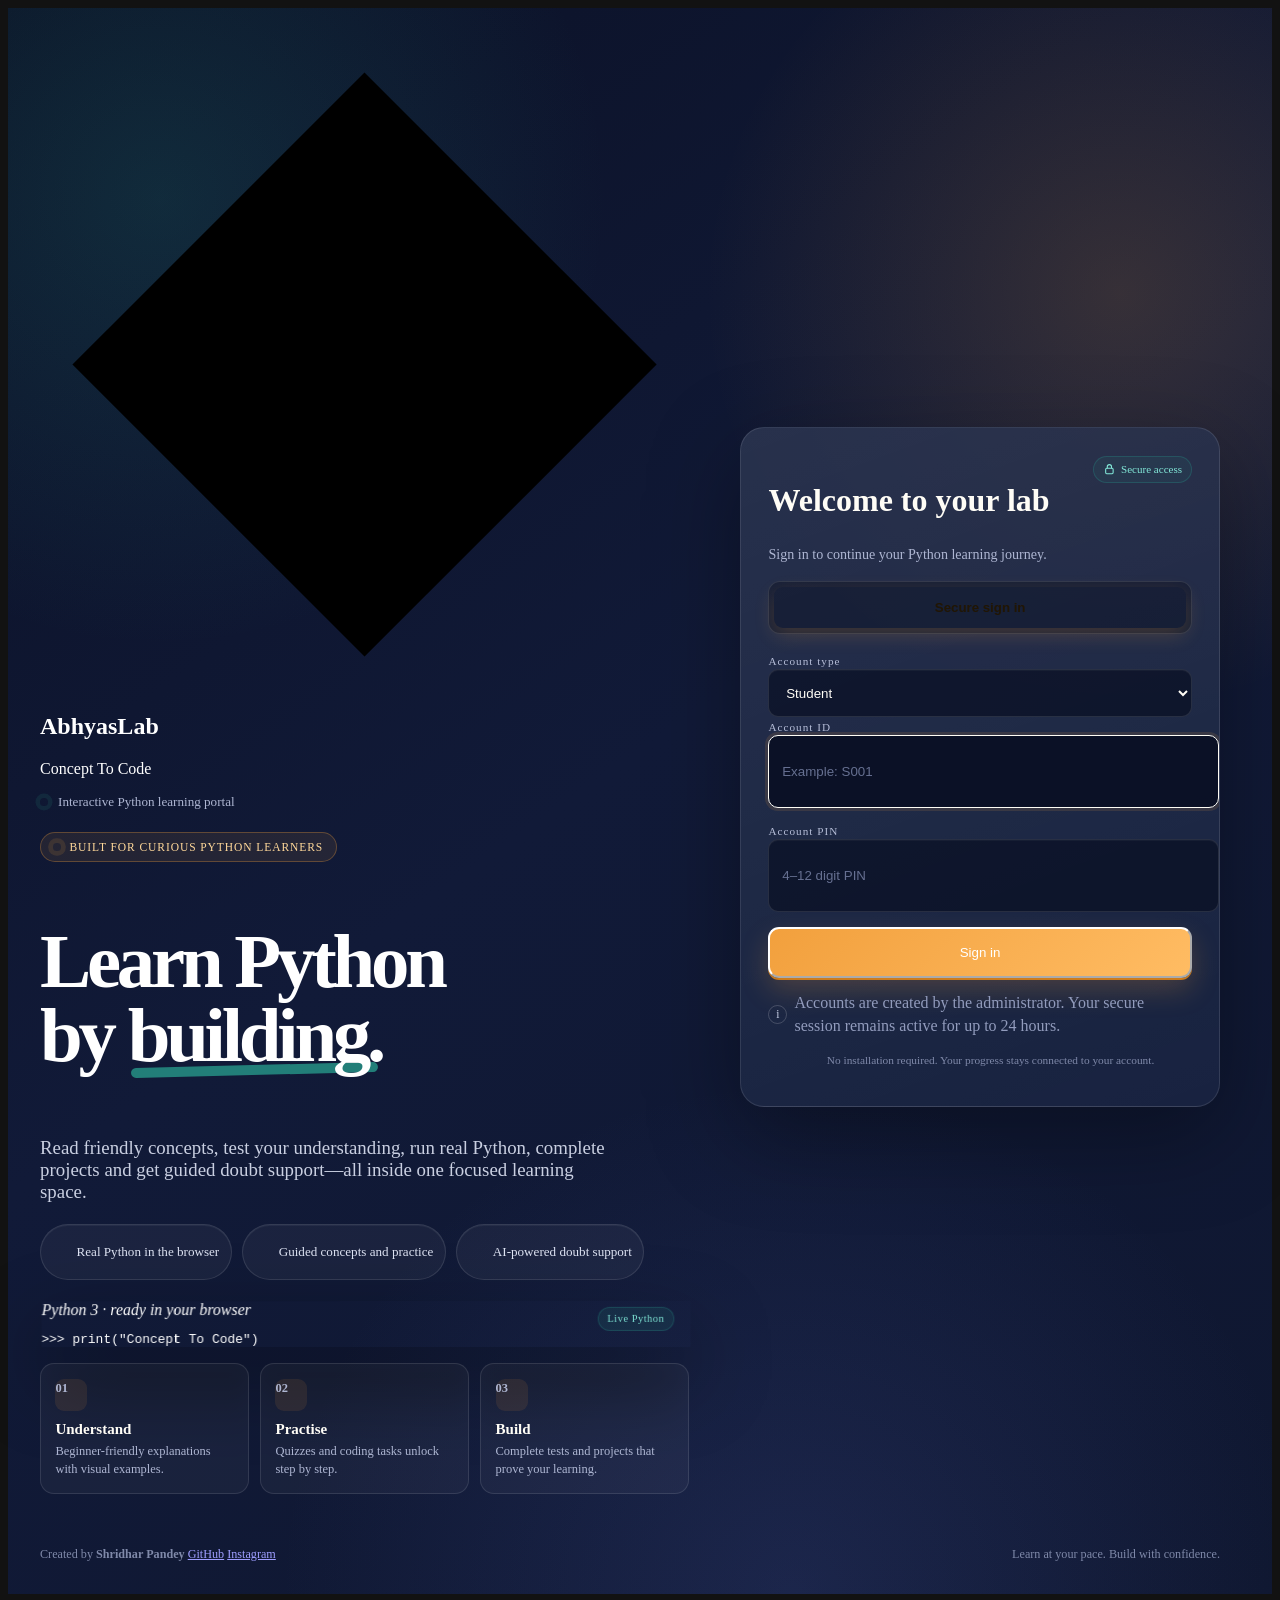
==== index.html @ 333d1cee "Update index.html" ====
<!DOCTYPE html>
<html lang="en">
<head>
  <meta charset="utf-8">
  <meta name="viewport" content="width=device-width, initial-scale=1">
  <meta name="theme-color" content="#0F1730">
  <meta name="color-scheme" content="dark">
  <meta
    name="description"
    content="AbhyasLab is an interactive Python learning portal where students read concepts, solve quizzes, run real Python in the browser, submit projects and ask AI-powered doubts."
  >

  <title>AbhyasLab · Learn Python by Building</title>

  <link rel="icon" href="assets/img/favicon.svg" type="image/svg+xml">
  <link rel="preconnect" href="https://fonts.googleapis.com">
  <link rel="preconnect" href="https://fonts.gstatic.com" crossorigin>
  <link
    href="https://fonts.googleapis.com/css2?family=Bricolage+Grotesque:opsz,wght@12..96,400;12..96,500;12..96,600;12..96,700;12..96,800&family=Source+Serif+4:ital,opsz,wght@0,8..60,400;0,8..60,600;1,8..60,400&family=JetBrains+Mono:wght@400;600;700&display=swap"
    rel="stylesheet"
  >
  <link rel="stylesheet" href="assets/css/style.css?v=10">
  <link rel="stylesheet" href="assets/css/landing.css?v=2">

</head>

<body>
  <section id="gate" class="gate gate--premium" hidden>
    <div class="gate__stamp" aria-hidden="true"></div>

    <div class="gate__inner gate__inner--premium">
      <div class="gate__story">
        <header class="gate__brand gate__brand--premium">
          <svg class="mark" viewBox="0 0 40 40" aria-hidden="true">
            <path d="M20 2 L38 20 L20 38 L2 20 Z" class="mark__d"></path>
            <path d="M20 9 L31 20 L20 31 L9 20 Z" class="mark__i"></path>
            <path d="M20 15.5 L24.5 20 L20 24.5 L15.5 20 Z" class="mark__c"></path>
          </svg>
          <div>
            <h1 class="wordmark">AbhyasLab</h1>
            <p class="tagline">Concept To Code</p>
            <div class="brand-copy">
              <span class="brand-copy__dot" aria-hidden="true"></span>
              <span>Interactive Python learning portal</span>
            </div>
          </div>
        </header>

        <div class="eyebrow-pill">Built for curious Python learners</div>
        <h2 class="gate__headline">Learn Python by <span>building.</span></h2>

        <p class="gate__lede gate__lede--premium">
          Read friendly concepts, test your understanding, run real Python,
          complete projects and get guided doubt support—all inside one focused
          learning space.
        </p>

        <div class="benefit-row" aria-label="Platform benefits">
          <span class="benefit-chip">
            <svg viewBox="0 0 24 24" aria-hidden="true"><path d="M8 5 3 12l5 7M16 5l5 7-5 7M14 3l-4 18"></path></svg>
            Real Python in the browser
          </span>
          <span class="benefit-chip">
            <svg viewBox="0 0 24 24" aria-hidden="true"><path d="M4 5h16v14H4zM8 9h8M8 13h5"></path></svg>
            Guided concepts and practice
          </span>
          <span class="benefit-chip">
            <svg viewBox="0 0 24 24" aria-hidden="true"><path d="M12 3a7 7 0 0 0-4 12.7V20l4-2 4 2v-4.3A7 7 0 0 0 12 3Z"></path></svg>
            AI-powered doubt support
          </span>
        </div>

        <div class="shell shell--premium" role="img" aria-label="A Python shell printing the AbhyasLab learning promise">
          <div class="shell__bar"><span></span><span></span><span></span><em>Python 3 · ready in your browser</em></div>
          <pre class="shell__body"><code id="shellText"></code><span class="caret" id="caret"></span></pre>
        </div>

        <div class="learning-proof" aria-label="How AbhyasLab helps students">
          <article class="proof-card"><span class="proof-card__icon">01</span><strong>Understand</strong><span>Beginner-friendly explanations with visual examples.</span></article>
          <article class="proof-card"><span class="proof-card__icon">02</span><strong>Practise</strong><span>Quizzes and coding tasks unlock step by step.</span></article>
          <article class="proof-card"><span class="proof-card__icon">03</span><strong>Build</strong><span>Complete tests and projects that prove your learning.</span></article>
        </div>
      </div>

      <div class="gate__auth">
        <div class="auth-card">
          <div class="auth-card__head">
            <div>
              <h2>Welcome to your lab</h2>
              <p>Sign in to continue your Python learning journey.</p>
            </div>
            <span class="secure-badge">
              <svg viewBox="0 0 24 24" aria-hidden="true"><rect x="5" y="10" width="14" height="10" rx="2"></rect><path d="M8 10V7a4 4 0 0 1 8 0v3"></path></svg>
              Secure access
            </span>
          </div>

          <form class="reg authbox" id="regForm" autocomplete="on">
            <div class="authmode" role="tablist" aria-label="Account access">
              <button type="button" class="authmode__btn is-active" data-auth-mode="login">Secure sign in</button>
            </div>

            <div class="reg__row">
              <label class="field">
                <span>Account type</span>
                <select id="regRole" name="role" required>
                  <option value="student">Student</option>
                  <option value="faculty">Faculty</option>
                  <option value="ta">Teaching Assistant</option>
                  <option value="admin">Administrator</option>
                </select>
              </label>
              <label class="field">
                <span>Account ID</span>
                <input id="regId" name="accountId" required placeholder="Example: S001" maxlength="30" autocomplete="username" spellcheck="false">
              </label>
            </div>

            <div id="registerFields" hidden>
              <div class="reg__row">
                <label class="field">
                  <span>Full name</span>
                  <input id="regName" name="fullName" placeholder="Name as per records" maxlength="60" autocomplete="name">
                </label>
                <label class="field">
                  <span>Email address</span>
                  <input id="regEmail" name="email" type="email" placeholder="name@example.com" maxlength="120" autocomplete="email">
                </label>
              </div>
              <label class="field">
                <span>Section</span>
                <select id="regSection" name="section"><option value="">Loading sections…</option></select>
              </label>
            </div>

            <div class="reg__row">
              <label class="field">
                <span>Account PIN</span>
                <input id="regPin" name="pin" type="password" inputmode="numeric" pattern="[0-9]{4,12}" maxlength="12" autocomplete="current-password" required placeholder="4–12 digit PIN">
              </label>
              <label class="field" id="confirmPinField" hidden>
                <span>Confirm PIN</span>
                <input id="regPin2" name="pinConfirm" type="password" inputmode="numeric" pattern="[0-9]{4}" maxlength="4" placeholder="••••" autocomplete="new-password">
              </label>
            </div>

            <button class="btn btn--go" type="submit" id="authSubmit">Sign in to AbhyasLab</button>
            <p class="reg__note reg__note--premium" id="regNote">Accounts are created by the administrator. Your secure session remains active for up to 24 hours.</p>
          </form>

          <p class="auth-card__trust">
            <svg viewBox="0 0 24 24" aria-hidden="true"><path d="m5 12 4 4L19 6"></path></svg>
            No installation required. Your progress stays connected to your account.
          </p>
        </div>
      </div>

      <footer class="gate__footer">
        <div class="credit">
          <span>Created by <strong>Shridhar Pandey</strong></span>
          <a href="https://github.com/shridhar-pandey" target="_blank" rel="noopener">GitHub</a>
          <a href="https://www.instagram.com/shridhar_siddheshwar_pandey?igsh=N3pxYzNjYWl3OWlw" target="_blank" rel="noopener">Instagram</a>
        </div>
        <span class="gate__footer-note">Learn at your pace. Build with confidence.</span>
      </footer>
    </div>
  </section>

  <div id="app" class="app" hidden>
    <header class="topbar topbar--premium">
      <button class="topbar__menu" id="menuBtn" aria-label="Show topics" aria-expanded="false"><span></span><span></span><span></span></button>
      <a class="topbar__brand" href="#" id="homeLink" aria-label="AbhyasLab home">
        <svg class="mark mark--sm" viewBox="0 0 40 40" aria-hidden="true">
          <path d="M20 2 L38 20 L20 38 L2 20 Z" class="mark__d"></path>
          <path d="M20 9 L31 20 L20 31 L9 20 Z" class="mark__i"></path>
          <path d="M20 15.5 L24.5 20 L20 24.5 L15.5 20 Z" class="mark__c"></path>
        </svg>
        <span class="topbar__name">AbhyasLab<em>Concept To Code</em></span>
      </a>

      <div class="topbar__right">
        <span class="topbar__status" aria-label="Secure session active"><i aria-hidden="true"></i>Secure session</span>
        <span id="whoTag" class="whotag" hidden>Faculty</span>
        <div class="who"><strong id="whoName">—</strong><span id="whoId">—</span></div>
        <button class="topbar__logout" id="logoutBtn" type="button">Sign out</button>
      </div>
    </header>

    <div class="layout">
      <nav class="rail" id="rail" aria-label="Course topics">
        <div class="rail__unit">
          <p class="rail__eyebrow">Unit 1</p>
          <h2 class="rail__title" id="railUnitTitle">Foundations of Python</h2>
          <div class="rail__meter" aria-hidden="true"><i id="railMeterFill"></i></div>
          <p class="rail__count" id="railCount">0 of 3 complete</p>
        </div>
        <ol class="rail__list" id="railList"></ol>
        <div class="rail__foot"><p>Topics open one after another. Clear the quiz and coding tasks to unlock the next learning step.</p></div>
      </nav>

      <div class="rail__scrim" id="railScrim" hidden></div>
      <main class="main" id="main" tabindex="-1"></main>
    </div>

    <button class="ask" id="askBtn" aria-controls="askPanel" aria-expanded="false">
      <svg viewBox="0 0 24 24" aria-hidden="true"><path d="M4 5h16v11H9l-5 4z"></path></svg>
      <span>Ask a doubt</span>
    </button>

    <aside class="askpanel" id="askPanel" hidden aria-label="Ask a doubt">
      <header class="askpanel__head">
        <div><strong>Ask a doubt</strong><span id="askContext">Unit 1</span></div>
        <button class="askpanel__close" id="askClose" type="button" aria-label="Close doubt panel">&times;</button>
      </header>
      <div class="askpanel__log" id="askLog" aria-live="polite"></div>
      <form class="askpanel__form" id="askForm">
        <textarea id="askInput" rows="1" placeholder="For example: What does NameError mean?" maxlength="1000"></textarea>
        <button class="btn btn--go btn--sm" type="submit" id="askSend">Send</button>
      </form>
      <p class="askpanel__note">Answers explain the idea and guide your thinking without handing over completed task code.</p>
    </aside>
  </div>

  <div class="toast" id="toast" role="status" aria-live="polite" hidden></div>

  <script src="js/supabase-config.js?v=20"></script>
  <script src="assets/js/config.js?v=20"></script>
  <script src="assets/js/unit1.js?v=8"></script>
  <script src="assets/js/unit2.js?v=9"></script>
  <script src="assets/js/content.js?v=8"></script>
  <script src="assets/js/api.js?v=21"></script>
  <script src="assets/js/role-router.js?v=1"></script>
  <script src="assets/js/app.js?v=10"></script>
  <script src="assets/js/supabase-ui.js?v=1"></script>
</body>
</html>
---- assets/css/landing.css ----
:root{
      --premium-card:rgba(20,31,62,.82);
      --premium-border:rgba(255,255,255,.11);
      --premium-muted:#AEB6D2;
      --premium-white:#FFFDF6;
      --premium-shadow:0 28px 90px rgba(0,0,0,.34);
    }

    body{overflow-x:hidden}

    .gate--premium{
      padding:clamp(1rem,3vw,2rem);
      align-items:center;
      background:
        radial-gradient(circle at 12% 12%,rgba(40,160,143,.17),transparent 28rem),
        radial-gradient(circle at 88% 18%,rgba(242,160,61,.17),transparent 26rem),
        radial-gradient(circle at 62% 100%,rgba(83,102,190,.18),transparent 32rem),
        linear-gradient(145deg,#0b1126 0%,#111a38 48%,#0f1730 100%);
    }

    .gate--premium::before,.gate--premium::after{
      content:"";
      position:absolute;
      width:24rem;
      height:24rem;
      border-radius:50%;
      filter:blur(80px);
      opacity:.16;
      pointer-events:none;
    }

    .gate--premium::before{background:var(--marigold);right:-8rem;top:-8rem}
    .gate--premium::after{background:var(--peacock);left:-9rem;bottom:-10rem}
    .gate--premium .gate__stamp{opacity:.3;background-size:46px 46px}

    .gate__inner--premium{
      width:min(1180px,100%);
      max-width:none;
      display:grid;
      grid-template-columns:minmax(0,1.15fr) minmax(340px,.85fr);
      gap:clamp(1.4rem,4vw,4rem);
      align-items:center;
      z-index:1;
    }

    .gate__story{min-width:0;animation:premium-rise .65s ease both}
    .gate__auth{animation:premium-rise .65s .08s ease both}

    @keyframes premium-rise{
      from{opacity:0;transform:translateY(18px)}
      to{opacity:1;transform:translateY(0)}
    }

    .gate__brand--premium{margin-bottom:1.4rem}

    .brand-copy{
      display:flex;
      align-items:center;
      gap:.65rem;
      margin-top:.3rem;
      color:var(--premium-muted);
      font-size:.82rem;
    }

    .brand-copy__dot{
      width:.48rem;
      height:.48rem;
      border-radius:50%;
      background:var(--peacock);
      box-shadow:0 0 0 .28rem rgba(40,160,143,.12);
    }

    .eyebrow-pill{
      width:max-content;
      max-width:100%;
      display:flex;
      align-items:center;
      gap:.55rem;
      padding:.48rem .78rem;
      margin-bottom:1rem;
      border:1px solid rgba(242,160,61,.3);
      border-radius:999px;
      background:rgba(242,160,61,.09);
      color:#FFD89A;
      font-family:var(--mono);
      font-size:.72rem;
      letter-spacing:.08em;
      text-transform:uppercase;
    }

    .eyebrow-pill::before{
      content:"";
      width:.45rem;
      height:.45rem;
      border-radius:50%;
      background:var(--marigold);
      box-shadow:0 0 0 .3rem rgba(242,160,61,.12);
    }

    .gate__headline{
      max-width:13ch;
      font-size:clamp(2.7rem,6vw,5.4rem);
      line-height:.96;
      letter-spacing:-.055em;
      text-wrap:balance;
    }

    .gate__headline span{color:var(--marigold);position:relative;white-space:nowrap}

    .gate__headline span::after{
      content:"";
      position:absolute;
      left:.05em;
      right:.05em;
      bottom:.04em;
      height:.13em;
      border-radius:999px;
      background:rgba(40,160,143,.75);
      transform:rotate(-1.4deg);
      z-index:-1;
    }

    .gate__lede--premium{
      max-width:60ch;
      margin:1.3rem 0 1.35rem;
      font-size:clamp(1rem,2vw,1.18rem);
      color:#C9CFE1;
    }

    .benefit-row{display:flex;flex-wrap:wrap;gap:.65rem;margin-bottom:1.35rem}

    .benefit-chip{
      display:inline-flex;
      align-items:center;
      gap:.5rem;
      min-height:2.35rem;
      padding:.5rem .72rem;
      border:1px solid var(--premium-border);
      border-radius:999px;
      background:rgba(255,255,255,.045);
      color:#DFE4F4;
      font-size:.82rem;
      box-shadow:inset 0 1px rgba(255,255,255,.05);
    }

    .benefit-chip svg{width:1rem;height:1rem;fill:none;stroke:var(--peacock);stroke-width:2;flex:none}

    .shell--premium{
      position:relative;
      border-color:rgba(255,255,255,.13);
      box-shadow:0 30px 80px rgba(0,0,0,.38);
      transform:perspective(1200px) rotateX(1deg) rotateY(-1deg);
    }

    .shell--premium::after{
      content:"Live Python";
      position:absolute;
      right:1rem;
      bottom:1rem;
      padding:.35rem .55rem;
      border-radius:999px;
      background:rgba(40,160,143,.12);
      color:#7EE3D4;
      border:1px solid rgba(40,160,143,.25);
      font-family:var(--mono);
      font-size:.65rem;
      letter-spacing:.05em;
    }

    .learning-proof{display:grid;grid-template-columns:repeat(3,minmax(0,1fr));gap:.7rem;margin-top:1rem}

    .proof-card{
      min-height:6.25rem;
      padding:.9rem;
      border:1px solid var(--premium-border);
      border-radius:14px;
      background:rgba(255,255,255,.04);
      backdrop-filter:blur(10px);
    }

    .proof-card strong{display:block;margin-bottom:.25rem;font-size:.94rem;color:var(--premium-white)}
    .proof-card span{display:block;color:var(--premium-muted);font-size:.78rem;line-height:1.45}

    .proof-card__icon{
      width:2rem;
      height:2rem;
      display:grid;
      place-items:center;
      margin-bottom:.65rem;
      border-radius:9px;
      background:rgba(242,160,61,.1);
      color:var(--marigold);
      font-family:var(--mono);
      font-size:.78rem;
      font-weight:700;
    }

    .auth-card{
      position:relative;
      overflow:hidden;
      padding:clamp(1.15rem,3vw,1.7rem);
      border:1px solid var(--premium-border);
      border-radius:24px;
      background:linear-gradient(160deg,rgba(255,255,255,.085),rgba(255,255,255,.025)),var(--premium-card);
      box-shadow:var(--premium-shadow);
      backdrop-filter:blur(22px);
    }

    .auth-card::before{
      content:"";
      position:absolute;
      inset:0 0 auto;
      height:4px;
      background:linear-gradient(90deg,var(--marigold),var(--peacock));
    }

    .auth-card__head{display:flex;justify-content:space-between;align-items:flex-start;gap:1rem;margin-bottom:1.15rem}
    .auth-card__head h2{font-size:clamp(1.55rem,3vw,2rem);color:var(--premium-white)}
    .auth-card__head p{margin:.3rem 0 0;color:var(--premium-muted);font-size:.88rem}

    .secure-badge{
      display:inline-flex;
      align-items:center;
      gap:.35rem;
      flex:none;
      padding:.38rem .55rem;
      border:1px solid rgba(40,160,143,.27);
      border-radius:999px;
      background:rgba(40,160,143,.08);
      color:#83E9D9;
      font-size:.69rem;
    }

    .secure-badge svg{width:.8rem;height:.8rem;fill:none;stroke:currentColor;stroke-width:2}
    .authbox{padding:0;border:0;background:transparent}

    .authmode{
      display:grid;
      grid-template-columns:1fr;
      gap:.35rem;
      padding:.3rem;
      margin-bottom:1.1rem;
      border:1px solid var(--premium-border);
      border-radius:12px;
      background:rgba(4,9,23,.35);
    }

    .authmode__btn{
      min-height:2.55rem;
      border:0;
      border-radius:9px;
      background:transparent;
      color:#929CBD;
      font-size:.83rem;
      font-weight:700;
      cursor:pointer;
      transition:.18s ease;
    }

    .authmode__btn:hover{color:var(--premium-white)}

    .authmode__btn.is-active{
      background:linear-gradient(135deg,var(--marigold),#FFBE68);
      color:#211604;
      box-shadow:0 7px 20px rgba(242,160,61,.2);
    }

    .auth-card .reg__row{grid-template-columns:1fr 1.3fr;gap:.75rem;margin-bottom:.8rem}
    .auth-card .field{gap:.38rem}
    .auth-card .field span{color:#B5BDD7;font-size:.7rem;letter-spacing:.09em}

    .auth-card .field input,.auth-card .field select,.auth-card .field textarea{
      width:100%;
      min-height:3rem;
      padding:.72rem .8rem;
      border:1px solid rgba(255,255,255,.11);
      border-radius:10px;
      outline:none;
      background:rgba(9,15,35,.7);
      color:var(--premium-white);
      box-shadow:inset 0 1px rgba(255,255,255,.035);
      transition:border-color .16s ease,box-shadow .16s ease,background .16s ease;
    }

    .auth-card .field select{appearance:auto}
    .auth-card .field input:hover,.auth-card .field select:hover{border-color:rgba(255,255,255,.2)}

    .auth-card .field input:focus,.auth-card .field select:focus,.auth-card .field textarea:focus{
      border-color:var(--marigold);
      background:rgba(9,15,35,.9);
      box-shadow:0 0 0 3px rgba(242,160,61,.12);
    }

    .auth-card .field input::placeholder{color:#667091}
    .auth-card option{color:#10172E}

    .auth-card .btn--go{
      width:100%;
      min-height:3.2rem;
      margin-top:.15rem;
      border-radius:11px;
      background:linear-gradient(135deg,#F2A03D,#FFBC63);
      box-shadow:0 12px 28px rgba(242,160,61,.22),0 2px 0 #C67517;
    }

    .auth-card .btn--go:hover:not([disabled]){
      transform:translateY(-1px);
      box-shadow:0 16px 32px rgba(242,160,61,.28),0 2px 0 #C67517;
    }

    .reg__note--premium{
      min-height:1.3rem;
      display:flex;
      align-items:center;
      gap:.45rem;
      margin-top:.8rem;
      color:#929CBD;
      line-height:1.45;
    }

    .reg__note--premium::before{
      content:"i";
      width:1.05rem;
      height:1.05rem;
      display:grid;
      place-items:center;
      flex:none;
      border:1px solid rgba(255,255,255,.18);
      border-radius:50%;
      font-family:var(--prose);
      font-size:.72rem;
      color:#C8D0E7;
    }

    .reg__note--premium.is-bad::before{content:"!";border-color:rgba(207,74,60,.45);color:#FF8D80}

    .auth-card__trust{
      display:flex;
      align-items:center;
      justify-content:center;
      gap:.45rem;
      margin-top:1rem;
      color:#7F89A9;
      font-size:.71rem;
      text-align:center;
    }

    .auth-card__trust svg{width:.85rem;height:.85rem;fill:none;stroke:var(--peacock);stroke-width:2;flex:none}

    .gate__footer{
      grid-column:1/-1;
      display:flex;
      justify-content:space-between;
      align-items:center;
      gap:1rem;
      padding-top:.1rem;
      color:#7F89A9;
      font-size:.76rem;
    }

    .gate__footer .credit{margin:0}
    .gate__footer-note{display:flex;align-items:center;gap:.45rem}
    .gate__footer-note::before{content:"";width:.4rem;height:.4rem;border-radius:50%;background:var(--peacock)}

    .topbar--premium{
      border-bottom-color:rgba(255,255,255,.1);
      background:rgba(15,23,48,.9);
      backdrop-filter:blur(16px);
      box-shadow:0 10px 30px rgba(0,0,0,.16);
    }

    .topbar__status{
      display:flex;
      align-items:center;
      gap:.45rem;
      padding:.38rem .62rem;
      border:1px solid rgba(40,160,143,.2);
      border-radius:999px;
      background:rgba(40,160,143,.07);
      color:#8CE8DA;
      font-size:.68rem;
    }

    .topbar__status i{
      width:.42rem;
      height:.42rem;
      border-radius:50%;
      background:var(--peacock);
      box-shadow:0 0 0 .22rem rgba(40,160,143,.12);
    }

    .topbar__logout{
      min-height:2.25rem;
      padding:.45rem .72rem;
      border:1px solid rgba(255,255,255,.11);
      border-radius:8px;
      background:rgba(255,255,255,.05);
      color:#E6E9F3;
      cursor:pointer;
    }

    .topbar__logout:hover{border-color:rgba(242,160,61,.42);background:rgba(242,160,61,.08);color:#FFD89A}
    .ask{box-shadow:0 16px 35px rgba(242,160,61,.3)}
    .ask:hover{transform:translateY(-2px)}

    @media(max-width:940px){
      .gate__inner--premium{grid-template-columns:1fr;width:min(720px,100%)}
      .gate__headline{max-width:12ch;font-size:clamp(2.6rem,10vw,4.8rem)}
      .gate__auth{width:100%}
      .gate__footer{padding-bottom:.6rem}
    }

    @media(max-width:640px){
      .gate--premium{padding:.85rem;align-items:start}
      .gate__inner--premium{gap:1.25rem}
      .gate__brand--premium{margin-top:.5rem}
      .gate__headline{font-size:clamp(2.4rem,14vw,3.7rem)}
      .learning-proof{grid-template-columns:1fr}
      .proof-card{min-height:auto;display:grid;grid-template-columns:auto 1fr;column-gap:.7rem;align-items:center}
      .proof-card__icon{grid-row:1/3;margin:0}
      .proof-card strong{margin:0}
      .auth-card{border-radius:18px}
      .auth-card__head{flex-direction:column}
      .auth-card .reg__row{grid-template-columns:1fr}
      .gate__footer{flex-direction:column;align-items:flex-start}
      .topbar__status,.who{display:none}
    }

    @media(prefers-reduced-motion:reduce){
      *,*::before,*::after{
        scroll-behavior:auto!important;
        animation-duration:.01ms!important;
        animation-iteration-count:1!important;
        transition-duration:.01ms!important;
      }
    }
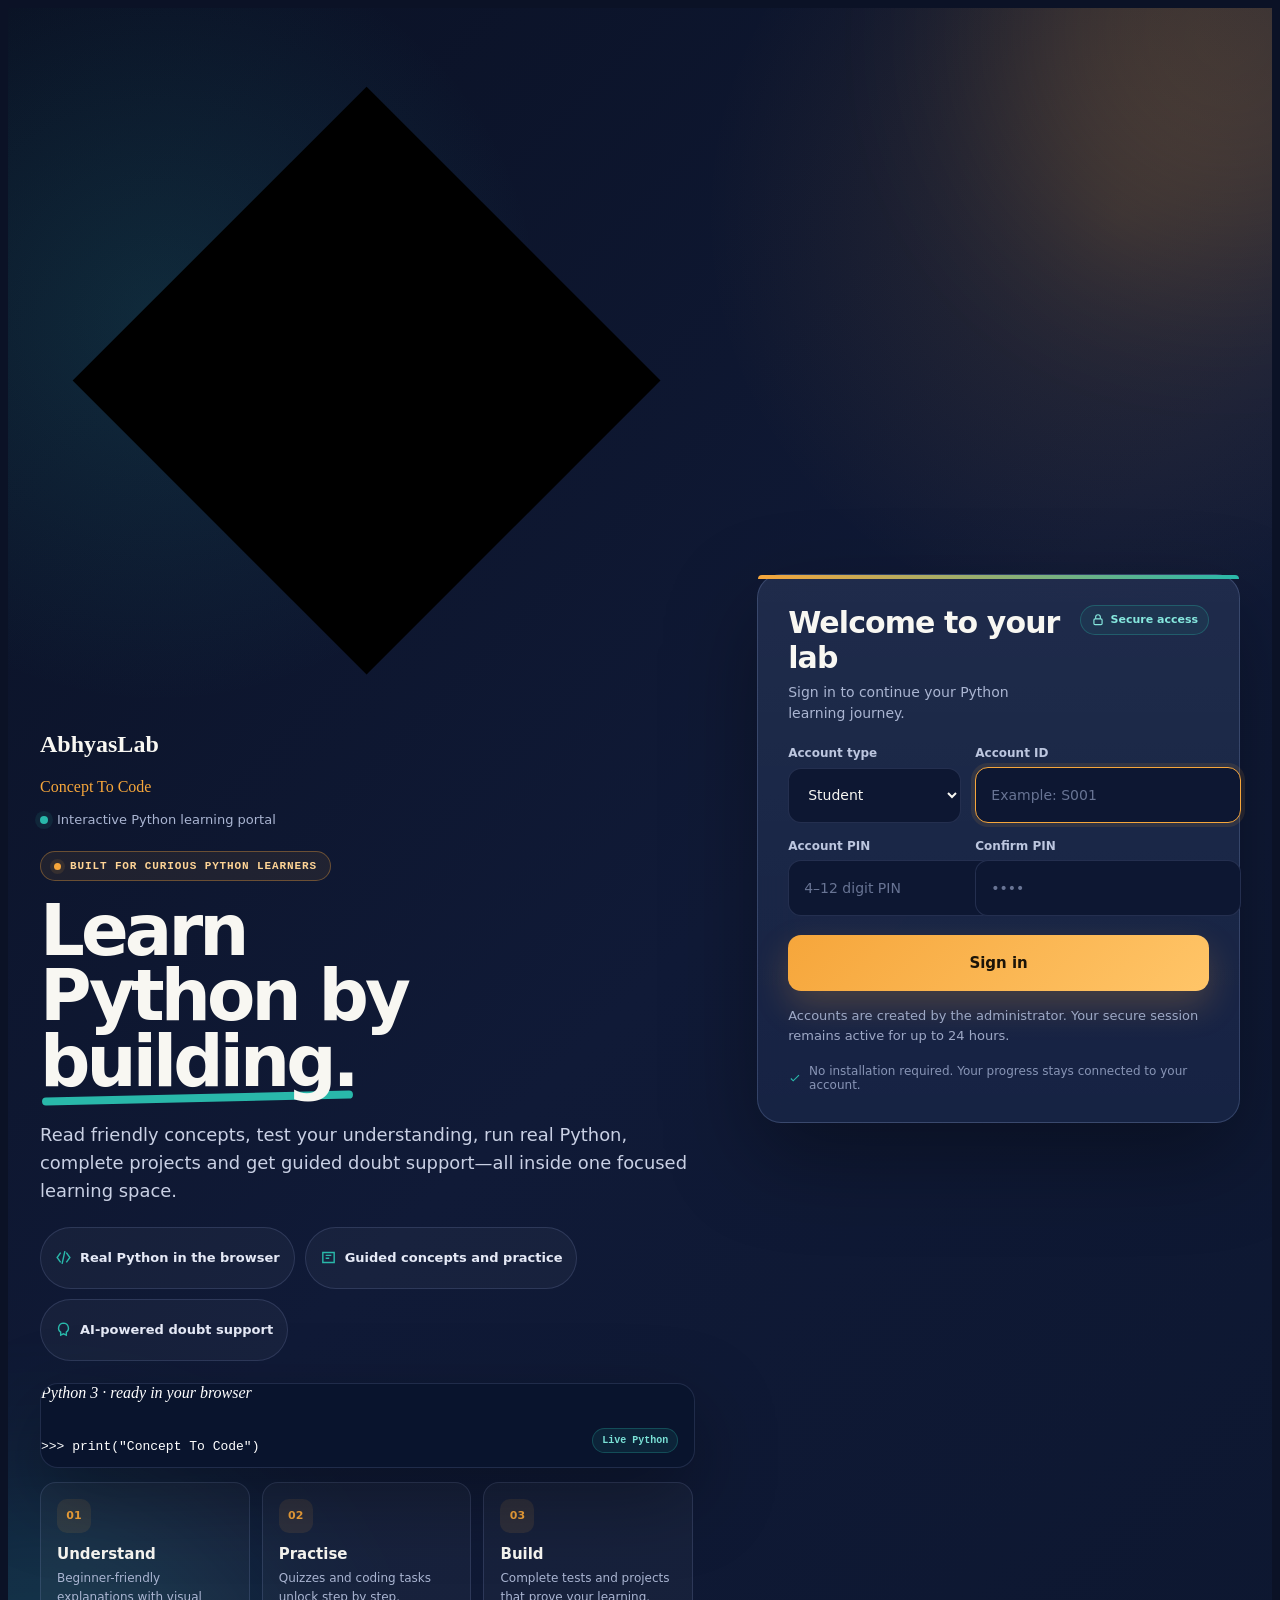
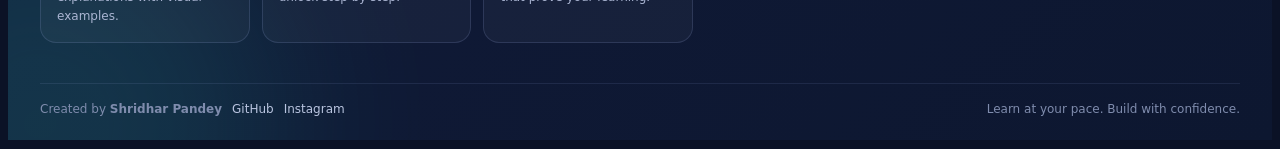
==== commit 81ea0eb2: "Update index.html" ====
--- a/index.html
+++ b/index.html
@@ -20,7 +20,7 @@
     rel="stylesheet"
   >
   <link rel="stylesheet" href="assets/css/style.css?v=10">
-  <link rel="stylesheet" href="assets/css/landing.css?v=2">
+  <link rel="stylesheet" href="assets/css/landing.css?v=3">
 
 </head>
 
@@ -229,7 +229,7 @@
   <script src="assets/js/unit2.js?v=9"></script>
   <script src="assets/js/content.js?v=8"></script>
   <script src="assets/js/api.js?v=21"></script>
-  <script src="assets/js/role-router.js?v=1"></script>
+  <script src="assets/js/role-router.js?v=2"></script>
   <script src="assets/js/app.js?v=10"></script>
   <script src="assets/js/supabase-ui.js?v=1"></script>
 </body>
--- a/assets/css/landing.css
+++ b/assets/css/landing.css
@@ -1,436 +1,624 @@
-:root{
-      --premium-card:rgba(20,31,62,.82);
-      --premium-border:rgba(255,255,255,.11);
-      --premium-muted:#AEB6D2;
-      --premium-white:#FFFDF6;
-      --premium-shadow:0 28px 90px rgba(0,0,0,.34);
-    }
-
-    body{overflow-x:hidden}
-
-    .gate--premium{
-      padding:clamp(1rem,3vw,2rem);
-      align-items:center;
-      background:
-        radial-gradient(circle at 12% 12%,rgba(40,160,143,.17),transparent 28rem),
-        radial-gradient(circle at 88% 18%,rgba(242,160,61,.17),transparent 26rem),
-        radial-gradient(circle at 62% 100%,rgba(83,102,190,.18),transparent 32rem),
-        linear-gradient(145deg,#0b1126 0%,#111a38 48%,#0f1730 100%);
-    }
-
-    .gate--premium::before,.gate--premium::after{
-      content:"";
-      position:absolute;
-      width:24rem;
-      height:24rem;
-      border-radius:50%;
-      filter:blur(80px);
-      opacity:.16;
-      pointer-events:none;
-    }
-
-    .gate--premium::before{background:var(--marigold);right:-8rem;top:-8rem}
-    .gate--premium::after{background:var(--peacock);left:-9rem;bottom:-10rem}
-    .gate--premium .gate__stamp{opacity:.3;background-size:46px 46px}
-
-    .gate__inner--premium{
-      width:min(1180px,100%);
-      max-width:none;
-      display:grid;
-      grid-template-columns:minmax(0,1.15fr) minmax(340px,.85fr);
-      gap:clamp(1.4rem,4vw,4rem);
-      align-items:center;
-      z-index:1;
-    }
-
-    .gate__story{min-width:0;animation:premium-rise .65s ease both}
-    .gate__auth{animation:premium-rise .65s .08s ease both}
-
-    @keyframes premium-rise{
-      from{opacity:0;transform:translateY(18px)}
-      to{opacity:1;transform:translateY(0)}
-    }
-
-    .gate__brand--premium{margin-bottom:1.4rem}
-
-    .brand-copy{
-      display:flex;
-      align-items:center;
-      gap:.65rem;
-      margin-top:.3rem;
-      color:var(--premium-muted);
-      font-size:.82rem;
-    }
-
-    .brand-copy__dot{
-      width:.48rem;
-      height:.48rem;
-      border-radius:50%;
-      background:var(--peacock);
-      box-shadow:0 0 0 .28rem rgba(40,160,143,.12);
-    }
-
-    .eyebrow-pill{
-      width:max-content;
-      max-width:100%;
-      display:flex;
-      align-items:center;
-      gap:.55rem;
-      padding:.48rem .78rem;
-      margin-bottom:1rem;
-      border:1px solid rgba(242,160,61,.3);
-      border-radius:999px;
-      background:rgba(242,160,61,.09);
-      color:#FFD89A;
-      font-family:var(--mono);
-      font-size:.72rem;
-      letter-spacing:.08em;
-      text-transform:uppercase;
-    }
-
-    .eyebrow-pill::before{
-      content:"";
-      width:.45rem;
-      height:.45rem;
-      border-radius:50%;
-      background:var(--marigold);
-      box-shadow:0 0 0 .3rem rgba(242,160,61,.12);
-    }
-
-    .gate__headline{
-      max-width:13ch;
-      font-size:clamp(2.7rem,6vw,5.4rem);
-      line-height:.96;
-      letter-spacing:-.055em;
-      text-wrap:balance;
-    }
-
-    .gate__headline span{color:var(--marigold);position:relative;white-space:nowrap}
-
-    .gate__headline span::after{
-      content:"";
-      position:absolute;
-      left:.05em;
-      right:.05em;
-      bottom:.04em;
-      height:.13em;
-      border-radius:999px;
-      background:rgba(40,160,143,.75);
-      transform:rotate(-1.4deg);
-      z-index:-1;
-    }
-
-    .gate__lede--premium{
-      max-width:60ch;
-      margin:1.3rem 0 1.35rem;
-      font-size:clamp(1rem,2vw,1.18rem);
-      color:#C9CFE1;
-    }
-
-    .benefit-row{display:flex;flex-wrap:wrap;gap:.65rem;margin-bottom:1.35rem}
-
-    .benefit-chip{
-      display:inline-flex;
-      align-items:center;
-      gap:.5rem;
-      min-height:2.35rem;
-      padding:.5rem .72rem;
-      border:1px solid var(--premium-border);
-      border-radius:999px;
-      background:rgba(255,255,255,.045);
-      color:#DFE4F4;
-      font-size:.82rem;
-      box-shadow:inset 0 1px rgba(255,255,255,.05);
-    }
-
-    .benefit-chip svg{width:1rem;height:1rem;fill:none;stroke:var(--peacock);stroke-width:2;flex:none}
-
-    .shell--premium{
-      position:relative;
-      border-color:rgba(255,255,255,.13);
-      box-shadow:0 30px 80px rgba(0,0,0,.38);
-      transform:perspective(1200px) rotateX(1deg) rotateY(-1deg);
-    }
-
-    .shell--premium::after{
-      content:"Live Python";
-      position:absolute;
-      right:1rem;
-      bottom:1rem;
-      padding:.35rem .55rem;
-      border-radius:999px;
-      background:rgba(40,160,143,.12);
-      color:#7EE3D4;
-      border:1px solid rgba(40,160,143,.25);
-      font-family:var(--mono);
-      font-size:.65rem;
-      letter-spacing:.05em;
-    }
-
-    .learning-proof{display:grid;grid-template-columns:repeat(3,minmax(0,1fr));gap:.7rem;margin-top:1rem}
-
-    .proof-card{
-      min-height:6.25rem;
-      padding:.9rem;
-      border:1px solid var(--premium-border);
-      border-radius:14px;
-      background:rgba(255,255,255,.04);
-      backdrop-filter:blur(10px);
-    }
-
-    .proof-card strong{display:block;margin-bottom:.25rem;font-size:.94rem;color:var(--premium-white)}
-    .proof-card span{display:block;color:var(--premium-muted);font-size:.78rem;line-height:1.45}
-
-    .proof-card__icon{
-      width:2rem;
-      height:2rem;
-      display:grid;
-      place-items:center;
-      margin-bottom:.65rem;
-      border-radius:9px;
-      background:rgba(242,160,61,.1);
-      color:var(--marigold);
-      font-family:var(--mono);
-      font-size:.78rem;
-      font-weight:700;
-    }
-
-    .auth-card{
-      position:relative;
-      overflow:hidden;
-      padding:clamp(1.15rem,3vw,1.7rem);
-      border:1px solid var(--premium-border);
-      border-radius:24px;
-      background:linear-gradient(160deg,rgba(255,255,255,.085),rgba(255,255,255,.025)),var(--premium-card);
-      box-shadow:var(--premium-shadow);
-      backdrop-filter:blur(22px);
-    }
-
-    .auth-card::before{
-      content:"";
-      position:absolute;
-      inset:0 0 auto;
-      height:4px;
-      background:linear-gradient(90deg,var(--marigold),var(--peacock));
-    }
-
-    .auth-card__head{display:flex;justify-content:space-between;align-items:flex-start;gap:1rem;margin-bottom:1.15rem}
-    .auth-card__head h2{font-size:clamp(1.55rem,3vw,2rem);color:var(--premium-white)}
-    .auth-card__head p{margin:.3rem 0 0;color:var(--premium-muted);font-size:.88rem}
-
-    .secure-badge{
-      display:inline-flex;
-      align-items:center;
-      gap:.35rem;
-      flex:none;
-      padding:.38rem .55rem;
-      border:1px solid rgba(40,160,143,.27);
-      border-radius:999px;
-      background:rgba(40,160,143,.08);
-      color:#83E9D9;
-      font-size:.69rem;
-    }
-
-    .secure-badge svg{width:.8rem;height:.8rem;fill:none;stroke:currentColor;stroke-width:2}
-    .authbox{padding:0;border:0;background:transparent}
-
-    .authmode{
-      display:grid;
-      grid-template-columns:1fr;
-      gap:.35rem;
-      padding:.3rem;
-      margin-bottom:1.1rem;
-      border:1px solid var(--premium-border);
-      border-radius:12px;
-      background:rgba(4,9,23,.35);
-    }
-
-    .authmode__btn{
-      min-height:2.55rem;
-      border:0;
-      border-radius:9px;
-      background:transparent;
-      color:#929CBD;
-      font-size:.83rem;
-      font-weight:700;
-      cursor:pointer;
-      transition:.18s ease;
-    }
-
-    .authmode__btn:hover{color:var(--premium-white)}
-
-    .authmode__btn.is-active{
-      background:linear-gradient(135deg,var(--marigold),#FFBE68);
-      color:#211604;
-      box-shadow:0 7px 20px rgba(242,160,61,.2);
-    }
-
-    .auth-card .reg__row{grid-template-columns:1fr 1.3fr;gap:.75rem;margin-bottom:.8rem}
-    .auth-card .field{gap:.38rem}
-    .auth-card .field span{color:#B5BDD7;font-size:.7rem;letter-spacing:.09em}
-
-    .auth-card .field input,.auth-card .field select,.auth-card .field textarea{
-      width:100%;
-      min-height:3rem;
-      padding:.72rem .8rem;
-      border:1px solid rgba(255,255,255,.11);
-      border-radius:10px;
-      outline:none;
-      background:rgba(9,15,35,.7);
-      color:var(--premium-white);
-      box-shadow:inset 0 1px rgba(255,255,255,.035);
-      transition:border-color .16s ease,box-shadow .16s ease,background .16s ease;
-    }
-
-    .auth-card .field select{appearance:auto}
-    .auth-card .field input:hover,.auth-card .field select:hover{border-color:rgba(255,255,255,.2)}
-
-    .auth-card .field input:focus,.auth-card .field select:focus,.auth-card .field textarea:focus{
-      border-color:var(--marigold);
-      background:rgba(9,15,35,.9);
-      box-shadow:0 0 0 3px rgba(242,160,61,.12);
-    }
-
-    .auth-card .field input::placeholder{color:#667091}
-    .auth-card option{color:#10172E}
-
-    .auth-card .btn--go{
-      width:100%;
-      min-height:3.2rem;
-      margin-top:.15rem;
-      border-radius:11px;
-      background:linear-gradient(135deg,#F2A03D,#FFBC63);
-      box-shadow:0 12px 28px rgba(242,160,61,.22),0 2px 0 #C67517;
-    }
-
-    .auth-card .btn--go:hover:not([disabled]){
-      transform:translateY(-1px);
-      box-shadow:0 16px 32px rgba(242,160,61,.28),0 2px 0 #C67517;
-    }
-
-    .reg__note--premium{
-      min-height:1.3rem;
-      display:flex;
-      align-items:center;
-      gap:.45rem;
-      margin-top:.8rem;
-      color:#929CBD;
-      line-height:1.45;
-    }
-
-    .reg__note--premium::before{
-      content:"i";
-      width:1.05rem;
-      height:1.05rem;
-      display:grid;
-      place-items:center;
-      flex:none;
-      border:1px solid rgba(255,255,255,.18);
-      border-radius:50%;
-      font-family:var(--prose);
-      font-size:.72rem;
-      color:#C8D0E7;
-    }
-
-    .reg__note--premium.is-bad::before{content:"!";border-color:rgba(207,74,60,.45);color:#FF8D80}
-
-    .auth-card__trust{
-      display:flex;
-      align-items:center;
-      justify-content:center;
-      gap:.45rem;
-      margin-top:1rem;
-      color:#7F89A9;
-      font-size:.71rem;
-      text-align:center;
-    }
-
-    .auth-card__trust svg{width:.85rem;height:.85rem;fill:none;stroke:var(--peacock);stroke-width:2;flex:none}
-
-    .gate__footer{
-      grid-column:1/-1;
-      display:flex;
-      justify-content:space-between;
-      align-items:center;
-      gap:1rem;
-      padding-top:.1rem;
-      color:#7F89A9;
-      font-size:.76rem;
-    }
-
-    .gate__footer .credit{margin:0}
-    .gate__footer-note{display:flex;align-items:center;gap:.45rem}
-    .gate__footer-note::before{content:"";width:.4rem;height:.4rem;border-radius:50%;background:var(--peacock)}
-
-    .topbar--premium{
-      border-bottom-color:rgba(255,255,255,.1);
-      background:rgba(15,23,48,.9);
-      backdrop-filter:blur(16px);
-      box-shadow:0 10px 30px rgba(0,0,0,.16);
-    }
-
-    .topbar__status{
-      display:flex;
-      align-items:center;
-      gap:.45rem;
-      padding:.38rem .62rem;
-      border:1px solid rgba(40,160,143,.2);
-      border-radius:999px;
-      background:rgba(40,160,143,.07);
-      color:#8CE8DA;
-      font-size:.68rem;
-    }
-
-    .topbar__status i{
-      width:.42rem;
-      height:.42rem;
-      border-radius:50%;
-      background:var(--peacock);
-      box-shadow:0 0 0 .22rem rgba(40,160,143,.12);
-    }
-
-    .topbar__logout{
-      min-height:2.25rem;
-      padding:.45rem .72rem;
-      border:1px solid rgba(255,255,255,.11);
-      border-radius:8px;
-      background:rgba(255,255,255,.05);
-      color:#E6E9F3;
-      cursor:pointer;
-    }
-
-    .topbar__logout:hover{border-color:rgba(242,160,61,.42);background:rgba(242,160,61,.08);color:#FFD89A}
-    .ask{box-shadow:0 16px 35px rgba(242,160,61,.3)}
-    .ask:hover{transform:translateY(-2px)}
-
-    @media(max-width:940px){
-      .gate__inner--premium{grid-template-columns:1fr;width:min(720px,100%)}
-      .gate__headline{max-width:12ch;font-size:clamp(2.6rem,10vw,4.8rem)}
-      .gate__auth{width:100%}
-      .gate__footer{padding-bottom:.6rem}
-    }
-
-    @media(max-width:640px){
-      .gate--premium{padding:.85rem;align-items:start}
-      .gate__inner--premium{gap:1.25rem}
-      .gate__brand--premium{margin-top:.5rem}
-      .gate__headline{font-size:clamp(2.4rem,14vw,3.7rem)}
-      .learning-proof{grid-template-columns:1fr}
-      .proof-card{min-height:auto;display:grid;grid-template-columns:auto 1fr;column-gap:.7rem;align-items:center}
-      .proof-card__icon{grid-row:1/3;margin:0}
-      .proof-card strong{margin:0}
-      .auth-card{border-radius:18px}
-      .auth-card__head{flex-direction:column}
-      .auth-card .reg__row{grid-template-columns:1fr}
-      .gate__footer{flex-direction:column;align-items:flex-start}
-      .topbar__status,.who{display:none}
-    }
-
-    @media(prefers-reduced-motion:reduce){
-      *,*::before,*::after{
-        scroll-behavior:auto!important;
-        animation-duration:.01ms!important;
-        animation-iteration-count:1!important;
-        transition-duration:.01ms!important;
-      }
-    }
+/* ==========================================================================
+   AbhyasLab — premium landing page v2
+   Full-width, balanced, responsive and student-focused.
+   ========================================================================== */
+
+:root {
+  --landing-bg: #0b1226;
+  --landing-bg-2: #111b38;
+  --landing-card: rgba(22, 34, 68, 0.88);
+  --landing-card-strong: #162447;
+  --landing-line: rgba(148, 167, 220, 0.18);
+  --landing-text: #f8f7f2;
+  --landing-muted: #aab5d2;
+  --landing-orange: #f6a63b;
+  --landing-orange-2: #ffc568;
+  --landing-teal: #29b8aa;
+  --landing-shadow: 0 28px 80px rgba(0, 0, 0, 0.34);
+}
+
+html,
+body {
+  min-height: 100%;
+  background: var(--landing-bg);
+}
+
+body {
+  overflow-x: hidden;
+}
+
+.gate--premium {
+  position: relative;
+  display: block;
+  min-height: 100vh;
+  padding: 0;
+  overflow: hidden;
+  background:
+    radial-gradient(circle at 12% 18%, rgba(41, 184, 170, 0.14), transparent 24rem),
+    radial-gradient(circle at 88% 12%, rgba(246, 166, 59, 0.13), transparent 26rem),
+    linear-gradient(135deg, #0a1124 0%, #101a37 54%, #0d1730 100%);
+}
+
+.gate--premium[hidden] {
+  display: none !important;
+}
+
+.gate--premium::before,
+.gate--premium::after {
+  content: "";
+  position: absolute;
+  border-radius: 50%;
+  pointer-events: none;
+  filter: blur(90px);
+  opacity: 0.17;
+}
+
+.gate--premium::before {
+  width: 28rem;
+  height: 28rem;
+  right: -11rem;
+  top: -12rem;
+  background: var(--landing-orange);
+}
+
+.gate--premium::after {
+  width: 30rem;
+  height: 30rem;
+  left: -13rem;
+  bottom: -14rem;
+  background: var(--landing-teal);
+}
+
+.gate--premium .gate__stamp {
+  opacity: 0.1;
+}
+
+.gate__inner--premium {
+  position: relative;
+  z-index: 1;
+  width: min(1480px, calc(100% - 64px));
+  min-height: 100vh;
+  margin: 0 auto;
+  padding: 34px 0 24px;
+  display: grid;
+  grid-template-columns: minmax(0, 1.15fr) minmax(390px, 0.85fr);
+  grid-template-rows: 1fr auto;
+  gap: 28px 64px;
+  align-items: center;
+}
+
+.gate__story,
+.gate__auth {
+  min-width: 0;
+}
+
+.gate__story {
+  padding: 12px 0;
+}
+
+.gate__auth {
+  display: flex;
+  justify-content: flex-end;
+  align-items: center;
+}
+
+.gate__brand--premium {
+  margin: 0 0 24px;
+}
+
+.gate__brand--premium .wordmark {
+  color: var(--landing-text);
+}
+
+.gate__brand--premium .tagline {
+  color: var(--landing-orange);
+}
+
+.brand-copy {
+  display: flex;
+  align-items: center;
+  gap: 9px;
+  margin-top: 5px;
+  color: var(--landing-muted);
+  font-family: "Bricolage Grotesque", system-ui, sans-serif;
+  font-size: 13px;
+}
+
+.brand-copy__dot {
+  width: 8px;
+  height: 8px;
+  border-radius: 50%;
+  background: var(--landing-teal);
+  box-shadow: 0 0 0 5px rgba(41, 184, 170, 0.1);
+}
+
+.eyebrow-pill {
+  width: fit-content;
+  max-width: 100%;
+  display: inline-flex;
+  align-items: center;
+  gap: 9px;
+  padding: 8px 13px;
+  margin-bottom: 18px;
+  border: 1px solid rgba(246, 166, 59, 0.35);
+  border-radius: 999px;
+  background: rgba(246, 166, 59, 0.08);
+  color: #ffd495;
+  font-family: "JetBrains Mono", monospace;
+  font-size: 11px;
+  font-weight: 700;
+  letter-spacing: 0.08em;
+  text-transform: uppercase;
+}
+
+.eyebrow-pill::before {
+  content: "";
+  width: 7px;
+  height: 7px;
+  border-radius: 50%;
+  background: var(--landing-orange);
+  box-shadow: 0 0 0 4px rgba(246, 166, 59, 0.1);
+}
+
+.gate__headline {
+  max-width: 9.5ch;
+  margin: 0;
+  color: var(--landing-text);
+  font-family: "Bricolage Grotesque", system-ui, sans-serif;
+  font-size: clamp(56px, 5.5vw, 96px);
+  font-weight: 800;
+  line-height: 0.93;
+  letter-spacing: -0.055em;
+  text-wrap: balance;
+}
+
+.gate__headline span {
+  position: relative;
+  color: var(--landing-text);
+  white-space: nowrap;
+}
+
+.gate__headline span::after {
+  content: "";
+  position: absolute;
+  left: 0.03em;
+  right: 0.03em;
+  bottom: 0.02em;
+  height: 0.11em;
+  border-radius: 999px;
+  background: var(--landing-teal);
+  transform: rotate(-1.3deg);
+  z-index: -1;
+}
+
+.gate__lede--premium {
+  max-width: 650px;
+  margin: 26px 0 22px;
+  color: #c9d0e4;
+  font-family: "Bricolage Grotesque", system-ui, sans-serif;
+  font-size: clamp(17px, 1.4vw, 20px);
+  line-height: 1.55;
+}
+
+.benefit-row {
+  display: flex;
+  flex-wrap: wrap;
+  gap: 10px;
+  margin-bottom: 22px;
+}
+
+.benefit-chip {
+  min-height: 42px;
+  display: inline-flex;
+  align-items: center;
+  gap: 8px;
+  padding: 9px 14px;
+  border: 1px solid var(--landing-line);
+  border-radius: 999px;
+  background: rgba(255, 255, 255, 0.035);
+  color: #e5e9f6;
+  font-family: "Bricolage Grotesque", system-ui, sans-serif;
+  font-size: 13px;
+  font-weight: 600;
+}
+
+.benefit-chip svg {
+  width: 17px;
+  height: 17px;
+  fill: none;
+  stroke: var(--landing-teal);
+  stroke-width: 2;
+}
+
+.shell--premium {
+  position: relative;
+  width: min(100%, 720px);
+  margin: 0;
+  border: 1px solid rgba(150, 170, 225, 0.16);
+  border-radius: 18px;
+  background: #09142d;
+  box-shadow: var(--landing-shadow);
+  overflow: hidden;
+  transform: none;
+}
+
+.shell--premium .shell__bar {
+  min-height: 42px;
+}
+
+.shell--premium::after {
+  content: "Live Python";
+  position: absolute;
+  right: 16px;
+  bottom: 14px;
+  padding: 6px 9px;
+  border: 1px solid rgba(41, 184, 170, 0.28);
+  border-radius: 999px;
+  background: rgba(41, 184, 170, 0.1);
+  color: #7be2d7;
+  font-family: "JetBrains Mono", monospace;
+  font-size: 10px;
+  font-weight: 700;
+}
+
+.learning-proof {
+  width: min(100%, 720px);
+  display: grid;
+  grid-template-columns: repeat(3, minmax(0, 1fr));
+  gap: 12px;
+  margin-top: 14px;
+}
+
+.proof-card {
+  min-height: 124px;
+  padding: 16px;
+  border: 1px solid var(--landing-line);
+  border-radius: 16px;
+  background: rgba(255, 255, 255, 0.035);
+}
+
+.proof-card__icon {
+  width: 34px;
+  height: 34px;
+  display: grid !important;
+  place-items: center;
+  margin-bottom: 12px;
+  border-radius: 10px;
+  background: rgba(246, 166, 59, 0.1);
+  color: var(--landing-orange) !important;
+  font-family: "JetBrains Mono", monospace;
+  font-size: 11px !important;
+  font-weight: 800;
+}
+
+.proof-card strong {
+  display: block;
+  margin-bottom: 5px;
+  color: var(--landing-text);
+  font-family: "Bricolage Grotesque", system-ui, sans-serif;
+  font-size: 15px;
+}
+
+.proof-card span {
+  color: var(--landing-muted);
+  font-family: "Bricolage Grotesque", system-ui, sans-serif;
+  font-size: 12px;
+  line-height: 1.45;
+}
+
+.auth-card {
+  width: min(100%, 520px);
+  padding: 30px;
+  border: 1px solid rgba(154, 176, 230, 0.22);
+  border-radius: 24px;
+  background:
+    linear-gradient(180deg, rgba(255, 255, 255, 0.055), rgba(255, 255, 255, 0.015)),
+    rgba(20, 32, 65, 0.94);
+  box-shadow: 0 34px 90px rgba(0, 0, 0, 0.34);
+  backdrop-filter: blur(20px);
+}
+
+.auth-card::before {
+  content: "";
+  display: block;
+  height: 4px;
+  margin: -30px -30px 26px;
+  border-radius: 24px 24px 0 0;
+  background: linear-gradient(90deg, var(--landing-orange), var(--landing-teal));
+}
+
+.auth-card__head {
+  display: flex;
+  align-items: flex-start;
+  justify-content: space-between;
+  gap: 16px;
+  margin-bottom: 22px;
+}
+
+.auth-card__head h2 {
+  margin: 0;
+  color: var(--landing-text);
+  font-family: "Bricolage Grotesque", system-ui, sans-serif;
+  font-size: 30px;
+  font-weight: 800;
+  letter-spacing: -0.03em;
+}
+
+.auth-card__head p {
+  margin: 7px 0 0;
+  color: var(--landing-muted);
+  font-family: "Bricolage Grotesque", system-ui, sans-serif;
+  font-size: 14px;
+  line-height: 1.5;
+}
+
+.secure-badge {
+  flex: none;
+  display: inline-flex;
+  align-items: center;
+  gap: 6px;
+  padding: 7px 10px;
+  border: 1px solid rgba(41, 184, 170, 0.3);
+  border-radius: 999px;
+  background: rgba(41, 184, 170, 0.08);
+  color: #86e8de;
+  font-family: "Bricolage Grotesque", system-ui, sans-serif;
+  font-size: 11px;
+  font-weight: 700;
+}
+
+.secure-badge svg {
+  width: 14px;
+  height: 14px;
+  fill: none;
+  stroke: currentColor;
+  stroke-width: 2;
+}
+
+.auth-card .authbox {
+  padding: 0;
+  border: 0;
+  background: transparent;
+}
+
+.auth-card .authmode {
+  display: none;
+}
+
+.auth-card .reg__row {
+  display: grid;
+  grid-template-columns: 1fr 1.35fr;
+  gap: 14px;
+  margin: 0 0 16px;
+}
+
+.auth-card .field {
+  display: grid;
+  gap: 7px;
+}
+
+.auth-card .field > span {
+  color: #bcc6df;
+  font-family: "Bricolage Grotesque", system-ui, sans-serif;
+  font-size: 12px;
+  font-weight: 700;
+  letter-spacing: 0;
+  text-transform: none;
+}
+
+.auth-card .field input,
+.auth-card .field select {
+  width: 100%;
+  min-height: 54px;
+  padding: 0 15px;
+  border: 1px solid rgba(154, 176, 230, 0.16);
+  border-radius: 13px;
+  outline: none;
+  background: #0d1732;
+  color: var(--landing-text);
+  font-family: "Bricolage Grotesque", system-ui, sans-serif;
+  font-size: 14px;
+  box-shadow: none;
+}
+
+.auth-card .field input::placeholder {
+  color: #687494;
+}
+
+.auth-card .field input:focus,
+.auth-card .field select:focus {
+  border-color: var(--landing-orange);
+  box-shadow: 0 0 0 4px rgba(246, 166, 59, 0.1);
+}
+
+.auth-card .field option {
+  color: #121a31;
+}
+
+.auth-card .btn--go {
+  width: 100%;
+  min-height: 56px;
+  margin-top: 3px;
+  border: 0;
+  border-radius: 13px;
+  background: linear-gradient(135deg, var(--landing-orange), var(--landing-orange-2));
+  color: #1b1408;
+  font-family: "Bricolage Grotesque", system-ui, sans-serif;
+  font-size: 15px;
+  font-weight: 800;
+  box-shadow: 0 15px 34px rgba(246, 166, 59, 0.22);
+}
+
+.auth-card .btn--go:hover:not([disabled]) {
+  transform: translateY(-1px);
+  box-shadow: 0 18px 38px rgba(246, 166, 59, 0.28);
+}
+
+.reg__note--premium {
+  margin: 15px 0 0;
+  color: #9da8c5;
+  font-family: "Bricolage Grotesque", system-ui, sans-serif;
+  font-size: 13px;
+  line-height: 1.55;
+  text-align: left;
+}
+
+.auth-card__trust {
+  display: flex;
+  justify-content: center;
+  align-items: center;
+  gap: 7px;
+  margin: 18px 0 0;
+  color: #8895b6;
+  font-family: "Bricolage Grotesque", system-ui, sans-serif;
+  font-size: 12px;
+}
+
+.auth-card__trust svg {
+  width: 15px;
+  height: 15px;
+  fill: none;
+  stroke: var(--landing-teal);
+  stroke-width: 2;
+}
+
+.gate__footer {
+  grid-column: 1 / -1;
+  display: flex;
+  align-items: center;
+  justify-content: space-between;
+  gap: 24px;
+  padding-top: 18px;
+  border-top: 1px solid rgba(148, 167, 220, 0.12);
+  color: #7f8cad;
+  font-family: "Bricolage Grotesque", system-ui, sans-serif;
+  font-size: 12px;
+}
+
+.gate__footer .credit {
+  display: flex;
+  align-items: center;
+  gap: 10px;
+}
+
+.gate__footer a {
+  color: #b9c4df;
+  text-decoration: none;
+}
+
+.gate__footer a:hover {
+  color: var(--landing-orange);
+}
+
+@media (max-width: 1180px) {
+  .gate__inner--premium {
+    width: min(1180px, calc(100% - 40px));
+    grid-template-columns: minmax(0, 1fr) 430px;
+    gap: 30px;
+  }
+
+  .gate__headline {
+    font-size: clamp(52px, 6vw, 78px);
+  }
+}
+
+@media (max-width: 920px) {
+  .gate__inner--premium {
+    width: min(760px, calc(100% - 32px));
+    min-height: auto;
+    padding: 28px 0 24px;
+    grid-template-columns: 1fr;
+    grid-template-rows: auto;
+    gap: 28px;
+  }
+
+  .gate__story {
+    text-align: center;
+  }
+
+  .gate__brand--premium,
+  .brand-copy,
+  .benefit-row {
+    justify-content: center;
+  }
+
+  .eyebrow-pill {
+    margin-left: auto;
+    margin-right: auto;
+  }
+
+  .gate__headline,
+  .gate__lede--premium,
+  .shell--premium,
+  .learning-proof {
+    margin-left: auto;
+    margin-right: auto;
+  }
+
+  .gate__headline {
+    max-width: 12ch;
+  }
+
+  .gate__auth {
+    justify-content: center;
+  }
+
+  .auth-card {
+    width: min(100%, 560px);
+  }
+}
+
+@media (max-width: 620px) {
+  .gate__inner--premium {
+    width: min(100% - 24px, 560px);
+    padding-top: 18px;
+  }
+
+  .gate__headline {
+    font-size: clamp(44px, 14vw, 64px);
+  }
+
+  .benefit-row {
+    display: grid;
+  }
+
+  .benefit-chip {
+    justify-content: center;
+  }
+
+  .learning-proof {
+    grid-template-columns: 1fr;
+  }
+
+  .auth-card {
+    padding: 22px;
+    border-radius: 20px;
+  }
+
+  .auth-card::before {
+    margin: -22px -22px 22px;
+  }
+
+  .auth-card__head {
+    display: block;
+  }
+
+  .secure-badge {
+    margin-top: 12px;
+  }
+
+  .auth-card .reg__row {
+    grid-template-columns: 1fr;
+  }
+
+  .gate__footer {
+    display: grid;
+    justify-items: center;
+    text-align: center;
+  }
+
+  .gate__footer .credit {
+    flex-wrap: wrap;
+    justify-content: center;
+  }
+}
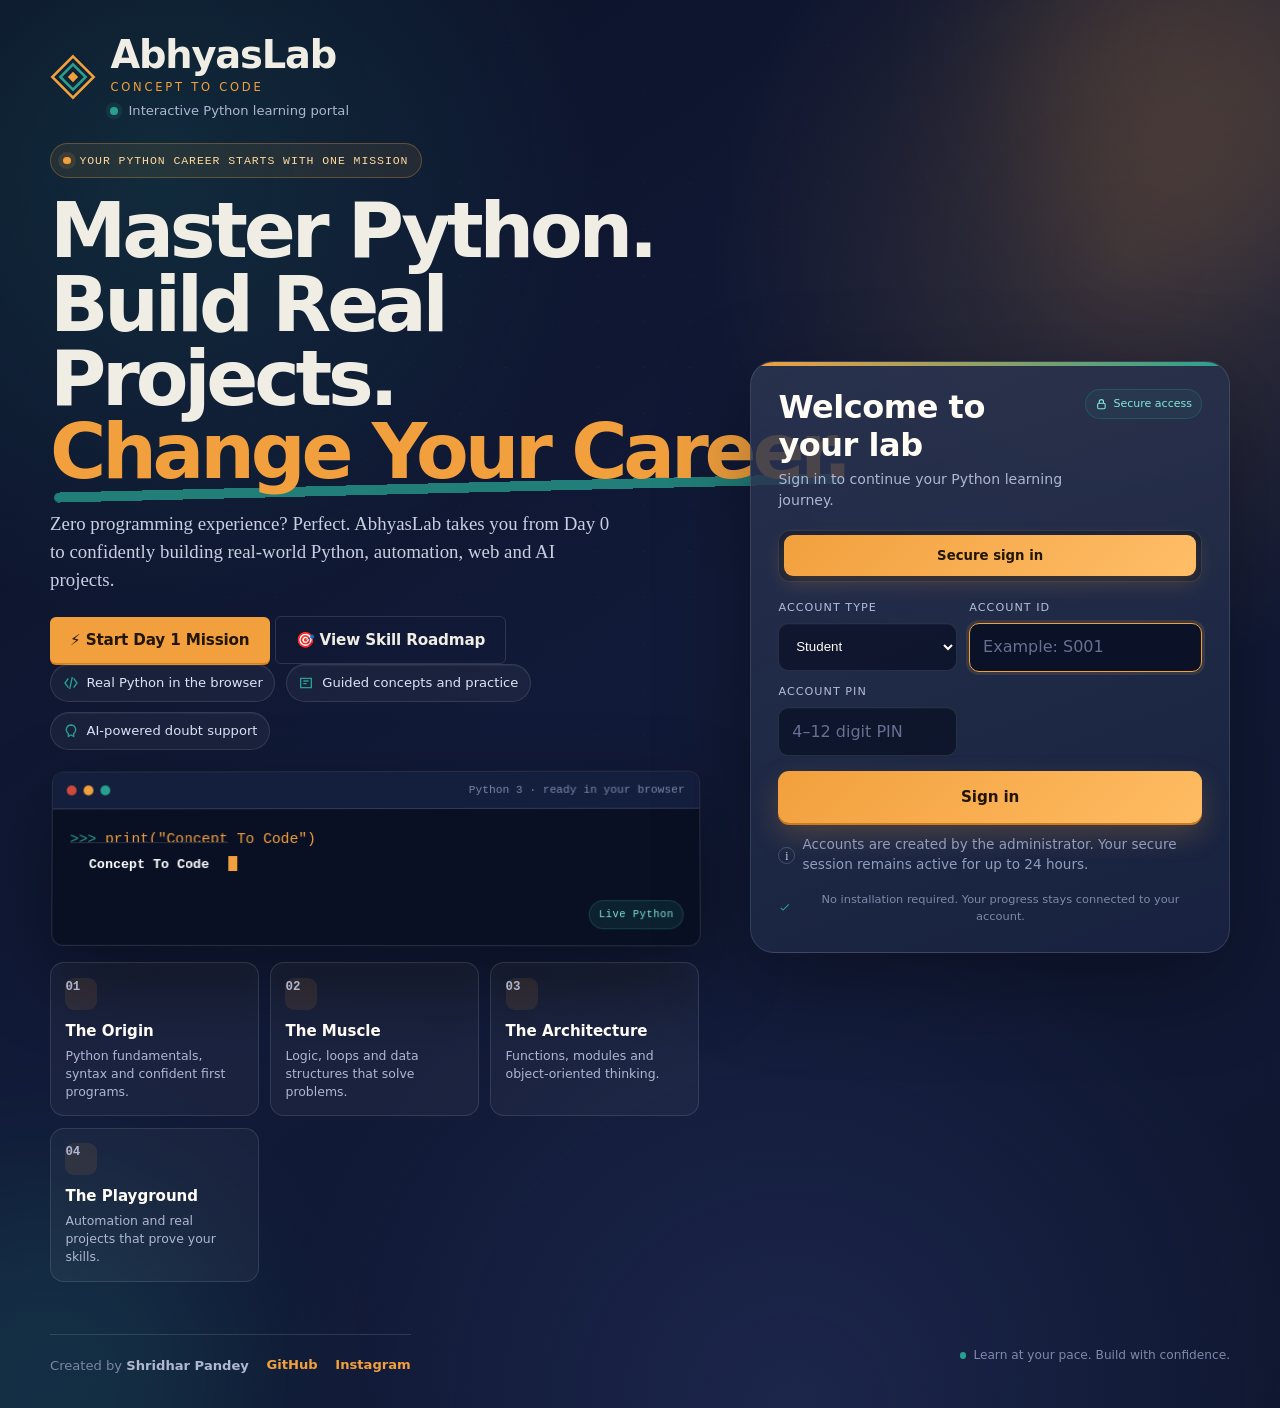
==== commit fb659eae: "Update index.html" ====
--- a/index.html
+++ b/index.html
@@ -21,6 +21,7 @@
   >
   <link rel="stylesheet" href="assets/css/style.css?v=10">
   <link rel="stylesheet" href="assets/css/landing.css?v=3">
+  <link rel="stylesheet" href="assets/css/frontend-upgrade.css?v=1">
 
 </head>
 
@@ -46,14 +47,18 @@
           </div>
         </header>
 
-        <div class="eyebrow-pill">Built for curious Python learners</div>
-        <h2 class="gate__headline">Learn Python by <span>building.</span></h2>
+        <div class="eyebrow-pill">Your Python career starts with one mission</div>
+        <h2 class="gate__headline">Master Python. Build Real Projects. <span>Change Your Career.</span></h2>
 
         <p class="gate__lede gate__lede--premium">
-          Read friendly concepts, test your understanding, run real Python,
-          complete projects and get guided doubt support—all inside one focused
-          learning space.
+          Zero programming experience? Perfect. AbhyasLab takes you from Day 0
+          to confidently building real-world Python, automation, web and AI projects.
         </p>
+
+        <div class="gate__actions" aria-label="Get started">
+          <button class="btn btn--go btn--mission" type="button" id="startMissionBtn">⚡ Start Day 1 Mission</button>
+          <button class="btn btn--ghost btn--roadmap" type="button" id="viewRoadmapBtn">🎯 View Skill Roadmap</button>
+        </div>
 
         <div class="benefit-row" aria-label="Platform benefits">
           <span class="benefit-chip">
@@ -75,15 +80,16 @@
           <pre class="shell__body"><code id="shellText"></code><span class="caret" id="caret"></span></pre>
         </div>
 
-        <div class="learning-proof" aria-label="How AbhyasLab helps students">
-          <article class="proof-card"><span class="proof-card__icon">01</span><strong>Understand</strong><span>Beginner-friendly explanations with visual examples.</span></article>
-          <article class="proof-card"><span class="proof-card__icon">02</span><strong>Practise</strong><span>Quizzes and coding tasks unlock step by step.</span></article>
-          <article class="proof-card"><span class="proof-card__icon">03</span><strong>Build</strong><span>Complete tests and projects that prove your learning.</span></article>
+        <div class="learning-proof" id="roadmapPreview" aria-label="Python skill roadmap">
+          <article class="proof-card"><span class="proof-card__icon">01</span><strong>The Origin</strong><span>Python fundamentals, syntax and confident first programs.</span></article>
+          <article class="proof-card"><span class="proof-card__icon">02</span><strong>The Muscle</strong><span>Logic, loops and data structures that solve problems.</span></article>
+          <article class="proof-card"><span class="proof-card__icon">03</span><strong>The Architecture</strong><span>Functions, modules and object-oriented thinking.</span></article>
+          <article class="proof-card"><span class="proof-card__icon">04</span><strong>The Playground</strong><span>Automation and real projects that prove your skills.</span></article>
         </div>
       </div>
 
       <div class="gate__auth">
-        <div class="auth-card">
+        <div class="auth-card" id="authCard">
           <div class="auth-card__head">
             <div>
               <h2>Welcome to your lab</h2>
@@ -179,6 +185,14 @@
       </a>
 
       <div class="topbar__right">
+        <div class="topbar__game" id="topbarGame" aria-label="Learning progress">
+          <span class="gamechip gamechip--streak" title="Local learning streak">🔥 <b id="streakCount">1</b><em>day</em></span>
+          <span class="gamechip gamechip--xp" title="XP calculated from your completed work">⭐ <b id="xpCount">0</b><em>XP</em></span>
+          <span class="gamechip gamechip--tier" id="tierChip" title="Current learning tier">🏆 <b id="tierName">Python Explorer</b></span>
+        </div>
+        <button class="topbar__focus" id="focusModeBtn" type="button" aria-pressed="false" title="Hide distractions and focus on the lesson">
+          <span aria-hidden="true">◉</span><em>Focus</em>
+        </button>
         <span class="topbar__status" aria-label="Secure session active"><i aria-hidden="true"></i>Secure session</span>
         <span id="whoTag" class="whotag" hidden>Faculty</span>
         <div class="who"><strong id="whoName">—</strong><span id="whoId">—</span></div>
@@ -230,7 +244,8 @@
   <script src="assets/js/content.js?v=8"></script>
   <script src="assets/js/api.js?v=21"></script>
   <script src="assets/js/role-router.js?v=2"></script>
-  <script src="assets/js/app.js?v=10"></script>
+  <script src="assets/js/app.js?v=11"></script>
+  <script src="assets/js/frontend-enhancements.js?v=1"></script>
   <script src="assets/js/supabase-ui.js?v=1"></script>
 </body>
 </html>
--- a/assets/css/style.css
+++ b/assets/css/style.css
@@ -0,0 +1,1024 @@
+/* ==========================================================================
+   AbhyasLab — Concept To Code
+   Identity: indigo ground (the screen) + chalk paper (the notes) + marigold
+   for anything that opens up. Block-printed diamond = the recurring stamp.
+   ========================================================================== */
+
+:root{
+  --indigo-900:#0F1730;
+  --indigo-800:#141F3E;
+  --indigo-700:#1C2A52;
+  --indigo-600:#27386B;
+  --indigo-line:rgba(233,229,215,.14);
+
+  --chalk:#EFEDE4;
+  --chalk-dim:#DFDBCD;
+  --ink:#161A28;
+  --ink-soft:#4A5069;
+
+  --marigold:#F2A03D;
+  --marigold-deep:#D67F19;
+  --peacock:#28A08F;
+  --madder:#CF4A3C;
+
+  --r-sm:6px;
+  --r-md:12px;
+  --r-lg:20px;
+
+  --display:"Bricolage Grotesque","Trebuchet MS",system-ui,sans-serif;
+  --prose:"Source Serif 4",Georgia,"Times New Roman",serif;
+  --mono:"JetBrains Mono",ui-monospace,"Cascadia Mono","Consolas",monospace;
+
+  --rail-w:288px;
+  --bar-h:62px;
+}
+
+*,*::before,*::after{box-sizing:border-box}
+
+/* Any element with the hidden attribute stays hidden, whatever display value
+   its own rule sets. Without this, .app{display:flex} and .gate{display:grid}
+   quietly beat the browser's default [hidden] rule. */
+[hidden]{display:none !important}
+
+html,body{height:100%}
+body{
+  margin:0;
+  background:var(--indigo-900);
+  color:var(--chalk);
+  font-family:var(--display);
+  font-size:16px;
+  line-height:1.5;
+  -webkit-font-smoothing:antialiased;
+  text-rendering:optimizeLegibility;
+}
+
+h1,h2,h3,h4{margin:0;font-weight:700;letter-spacing:-.015em;line-height:1.18}
+p{margin:0 0 1em}
+p:last-child{margin-bottom:0}
+a{color:inherit}
+button,input,textarea{font:inherit;color:inherit}
+
+:focus-visible{outline:3px solid var(--marigold);outline-offset:2px;border-radius:3px}
+
+/* ---------- brand mark ---------- */
+.mark{width:46px;height:46px;flex:0 0 auto}
+.mark--sm{width:30px;height:30px}
+.mark__d{fill:none;stroke:var(--marigold);stroke-width:2.2}
+.mark__i{fill:none;stroke:var(--peacock);stroke-width:2.2}
+.mark__c{fill:var(--marigold)}
+
+.wordmark{
+  font-family:var(--display);
+  font-weight:800;
+  font-size:clamp(1.8rem,5vw,2.4rem);
+  letter-spacing:-.03em;
+}
+.tagline{
+  margin:2px 0 0;
+  font-size:.72rem;
+  letter-spacing:.24em;
+  text-transform:uppercase;
+  color:var(--marigold);
+  font-weight:500;
+}
+
+/* ---------- buttons ---------- */
+.btn{
+  border:0;border-radius:var(--r-sm);
+  padding:.72rem 1.25rem;
+  font-weight:700;font-size:.95rem;
+  letter-spacing:-.01em;
+  cursor:pointer;
+  transition:transform .12s ease,background .16s ease,box-shadow .16s ease,color .16s ease;
+}
+.btn:active{transform:translateY(1px)}
+.btn[disabled]{opacity:.45;cursor:not-allowed;transform:none}
+.btn--go{background:var(--marigold);color:#221503;box-shadow:0 2px 0 var(--marigold-deep)}
+.btn--go:hover:not([disabled]){background:#FFB253}
+.btn--ghost{background:transparent;color:var(--chalk);border:1px solid var(--indigo-line)}
+.btn--ghost:hover{background:rgba(239,237,228,.08)}
+.btn--sm{padding:.48rem .85rem;font-size:.85rem}
+.btn--quiet{background:rgba(239,237,228,.1);color:var(--chalk)}
+.btn--quiet:hover:not([disabled]){background:rgba(239,237,228,.18)}
+
+/* ==========================================================================
+   GATE — welcome + registration
+   ========================================================================== */
+.gate[hidden]{display:none}
+.gate{
+  min-height:100dvh;
+  display:grid;place-items:center;
+  padding:clamp(1.2rem,4vw,3rem);
+  position:relative;overflow:hidden;
+  background:
+    radial-gradient(120% 90% at 12% 0%,#1E2C55 0%,transparent 62%),
+    radial-gradient(100% 80% at 100% 100%,#1B2140 0%,transparent 60%),
+    var(--indigo-900);
+}
+/* hand-blocked diamond field, very quiet */
+.gate__stamp{
+  position:absolute;inset:0;
+  background-image:
+    linear-gradient(45deg,var(--indigo-line) 1px,transparent 1px),
+    linear-gradient(-45deg,var(--indigo-line) 1px,transparent 1px);
+  background-size:34px 34px;
+  opacity:.5;
+  -webkit-mask-image:radial-gradient(80% 70% at 50% 30%,#000 0%,transparent 78%);
+  mask-image:radial-gradient(80% 70% at 50% 30%,#000 0%,transparent 78%);
+  pointer-events:none;
+}
+.gate__inner{position:relative;width:100%;max-width:680px}
+.gate__brand{display:flex;align-items:center;gap:.9rem;margin-bottom:1.6rem}
+
+.gate__lede{
+  font-family:var(--prose);
+  font-size:1.12rem;
+  color:#C9C6BA;
+  margin:1.4rem 0 1.8rem;
+  max-width:52ch;
+}
+
+/* the shell — signature element */
+.shell{
+  border:1px solid var(--indigo-line);
+  border-radius:var(--r-md);
+  background:#0A1024;
+  box-shadow:0 22px 50px rgba(0,0,0,.45);
+  overflow:hidden;
+}
+.shell__bar{
+  display:flex;align-items:center;gap:7px;
+  padding:.6rem .9rem;
+  background:var(--indigo-800);
+  border-bottom:1px solid var(--indigo-line);
+}
+.shell__bar span{width:10px;height:10px;border-radius:50%;background:var(--indigo-600)}
+.shell__bar span:first-child{background:var(--madder)}
+.shell__bar span:nth-child(2){background:var(--marigold)}
+.shell__bar span:nth-child(3){background:var(--peacock)}
+.shell__bar em{
+  margin-left:auto;font-style:normal;
+  font-family:var(--mono);font-size:.7rem;color:#7C86A8;
+}
+.shell__body{
+  margin:0;padding:1.1rem 1.1rem 1.3rem;
+  font-family:var(--mono);font-size:.92rem;line-height:1.75;
+  white-space:pre-wrap;word-break:break-word;
+  min-height:8.5rem;color:#D8D5C9;
+}
+.shell__body .prompt{color:var(--peacock)}
+.shell__body .str{color:var(--marigold)}
+.shell__body .out{color:#FFFFFF;font-weight:700}
+.caret{
+  display:inline-block;width:9px;height:1.05em;
+  background:var(--marigold);vertical-align:-.18em;
+  animation:blink 1s steps(1) infinite;
+}
+@keyframes blink{50%{opacity:0}}
+
+/* registration */
+.reg__row{display:grid;grid-template-columns:1fr 1.35fr;gap:.9rem;margin-bottom:1rem}
+.field{display:flex;flex-direction:column;gap:.35rem}
+.field span{font-size:.78rem;letter-spacing:.06em;text-transform:uppercase;color:#9AA2C0;font-weight:500}
+.field input,.field textarea{
+  background:var(--indigo-800);
+  border:1px solid var(--indigo-line);
+  border-radius:var(--r-sm);
+  padding:.72rem .8rem;
+  color:var(--chalk);
+}
+.field input::placeholder{color:#606B92}
+.field input:focus{border-color:var(--marigold);outline:none}
+.reg__note{margin:.85rem 0 0;font-size:.85rem;color:#9AA2C0}
+.reg__note.is-bad{color:var(--madder)}
+
+/* ==========================================================================
+   APP SHELL
+   ========================================================================== */
+.app{min-height:100dvh;display:flex;flex-direction:column}
+
+.topbar{
+  height:var(--bar-h);flex:0 0 auto;
+  display:flex;align-items:center;gap:.8rem;
+  padding:0 clamp(.8rem,2vw,1.4rem);
+  background:var(--indigo-800);
+  border-bottom:1px solid var(--indigo-line);
+  position:sticky;top:0;z-index:40;
+}
+.topbar__brand{display:flex;align-items:center;gap:.6rem;text-decoration:none}
+.topbar__name{display:flex;flex-direction:column;font-weight:800;letter-spacing:-.02em;line-height:1.05}
+.topbar__name em{font-style:normal;font-size:.6rem;letter-spacing:.2em;text-transform:uppercase;color:var(--marigold);font-weight:500}
+.topbar__right{margin-left:auto;display:flex;align-items:center;gap:.8rem}
+.who{display:flex;flex-direction:column;text-align:right;line-height:1.2}
+.who strong{font-size:.9rem}
+.who span{font-family:var(--mono);font-size:.72rem;color:#8B93B4}
+.topbar__menu{display:none;flex-direction:column;gap:4px;background:none;border:0;padding:.4rem;cursor:pointer}
+.topbar__menu span{display:block;width:20px;height:2px;background:var(--chalk);border-radius:2px}
+
+.layout{flex:1 1 auto;display:flex;align-items:stretch;min-height:0}
+
+/* ---------- rail ---------- */
+.rail{
+  width:var(--rail-w);flex:0 0 var(--rail-w);
+  background:var(--indigo-800);
+  border-right:1px solid var(--indigo-line);
+  padding:1.5rem 1.15rem 2rem;
+  overflow-y:auto;
+}
+.rail__eyebrow{
+  margin:0 0 .3rem;font-size:.7rem;letter-spacing:.22em;
+  text-transform:uppercase;color:var(--marigold);font-weight:600;
+}
+.rail__title{font-size:1.22rem;margin-bottom:.9rem}
+.rail__meter{height:5px;border-radius:99px;background:var(--indigo-600);overflow:hidden}
+.rail__meter i{display:block;height:100%;width:0;background:var(--marigold);transition:width .5s cubic-bezier(.2,.7,.3,1)}
+.rail__count{margin:.5rem 0 1.4rem;font-size:.8rem;color:#8B93B4;font-family:var(--mono)}
+
+.rail__list{list-style:none;margin:0;padding:0;display:flex;flex-direction:column}
+
+.tnode{position:relative;padding-left:2.6rem}
+/* the thread joining the stamps */
+.tnode::before{
+  content:"";position:absolute;left:.87rem;top:0;bottom:0;
+  width:2px;background:var(--indigo-600);
+}
+.tnode:first-child::before{top:1.55rem}
+.tnode:last-child::before{bottom:calc(100% - 1.55rem)}
+.tnode.is-done::before{background:var(--marigold)}
+
+/* block-print diamond stamp = state */
+.tnode__stamp{
+  position:absolute;left:0;top:.62rem;
+  width:1.85rem;height:1.85rem;
+  display:grid;place-items:center;
+  transform:rotate(45deg);
+  border:2px solid var(--indigo-600);
+  border-radius:4px;
+  background:var(--indigo-800);
+  font-size:.78rem;font-weight:800;
+  z-index:1;
+}
+.tnode__stamp > *{transform:rotate(-45deg)}
+.tnode.is-open .tnode__stamp{border-color:var(--marigold);color:var(--marigold)}
+.tnode.is-done .tnode__stamp{border-color:var(--marigold);background:var(--marigold);color:#221503}
+.tnode.is-locked .tnode__stamp{color:#5D6890}
+
+.tnode__btn{
+  display:block;width:100%;text-align:left;
+  background:none;border:0;cursor:pointer;
+  padding:.7rem .6rem .8rem;border-radius:var(--r-sm);
+  transition:background .15s ease;
+}
+.tnode__btn:hover:not([disabled]){background:rgba(239,237,228,.06)}
+.tnode__btn[disabled]{cursor:not-allowed;opacity:.55}
+.tnode__k{
+  display:block;font-family:var(--mono);font-size:.68rem;
+  letter-spacing:.1em;text-transform:uppercase;color:#8B93B4;margin-bottom:.15rem;
+}
+.tnode__t{display:block;font-weight:700;font-size:.97rem;letter-spacing:-.01em}
+.tnode.is-current .tnode__btn{background:rgba(242,160,61,.12);box-shadow:inset 2px 0 0 var(--marigold)}
+
+.rail__div{
+  list-style:none;margin:1.1rem 0 .5rem;padding:.4rem 0 .4rem .3rem;
+  font-size:.68rem;letter-spacing:.2em;text-transform:uppercase;
+  color:var(--marigold);font-weight:700;
+  border-top:1px solid var(--indigo-line);
+}
+.rail__unit-break{
+  list-style:none;margin:1.55rem 0 1.05rem;padding:1.25rem 0 0;
+  border-top:1px solid var(--indigo-line);
+}
+.rail__unit-break .rail__title{font-size:1.12rem;line-height:1.25;margin-bottom:.8rem}
+.rail__unit-break .rail__count{margin-bottom:.2rem}
+.rail__unit-break + .tnode::before{top:1.55rem}
+.tnode.is-unit-last::before{bottom:calc(100% - 1.55rem)}
+.rail__foot{
+  margin-top:1.6rem;padding-top:1.1rem;
+  border-top:1px solid var(--indigo-line);
+  font-size:.8rem;color:#8B93B4;line-height:1.55;
+}
+.rail__scrim{display:none}
+
+/* ---------- main ---------- */
+.main{
+  flex:1 1 auto;min-width:0;
+  padding:clamp(1.2rem,3vw,2.6rem) clamp(1rem,4vw,3rem) 6rem;
+  overflow-y:auto;
+}
+.wrap{max-width:820px;margin:0 auto}
+
+.thead{margin-bottom:1.8rem}
+.thead__k{
+  font-family:var(--mono);font-size:.72rem;letter-spacing:.16em;
+  text-transform:uppercase;color:var(--marigold);margin-bottom:.5rem;
+}
+.thead__t{font-size:clamp(1.7rem,4.4vw,2.5rem);letter-spacing:-.03em}
+.thead__s{font-family:var(--prose);color:#B7B4A8;font-size:1.05rem;margin-top:.6rem;max-width:60ch}
+
+/* step heading shared by notes/quiz/code blocks */
+.step{margin:2.4rem 0 1rem;display:flex;align-items:baseline;gap:.7rem}
+.step__n{
+  font-family:var(--mono);font-size:.72rem;font-weight:700;
+  color:#221503;background:var(--marigold);
+  padding:.14rem .45rem;border-radius:3px;
+}
+.step__t{font-size:1.15rem}
+.step__hint{margin-left:auto;font-size:.8rem;color:#8B93B4;font-family:var(--mono)}
+
+/* ---------- notes: chalk paper ---------- */
+.paper{
+  background:var(--chalk);color:var(--ink);
+  border-radius:var(--r-md);
+  padding:clamp(1.2rem,3.4vw,2.2rem);
+  font-family:var(--prose);font-size:1.06rem;line-height:1.68;
+  box-shadow:0 14px 34px rgba(0,0,0,.3);
+}
+.paper h4{
+  font-family:var(--display);font-size:1.05rem;
+  margin:1.6rem 0 .5rem;letter-spacing:-.01em;
+}
+.paper h4:first-child{margin-top:0}
+.paper ul,.paper ol{margin:.6rem 0 1em;padding-left:1.2rem}
+.paper li{margin-bottom:.35rem}
+.paper code{
+  font-family:var(--mono);font-size:.87em;
+  background:rgba(22,26,40,.08);
+  padding:.1em .35em;border-radius:4px;
+}
+.paper pre{
+  background:var(--indigo-900);color:#D8D5C9;
+  font-family:var(--mono);font-size:.86rem;line-height:1.65;
+  padding:1rem 1.1rem;border-radius:var(--r-sm);
+  overflow-x:auto;margin:1rem 0;
+}
+.paper pre code{background:none;padding:0;font-size:1em;color:inherit}
+.paper .callout{
+  border-left:3px solid var(--marigold);
+  background:rgba(242,160,61,.13);
+  padding:.85rem 1rem;border-radius:0 var(--r-sm) var(--r-sm) 0;
+  margin:1.2rem 0;font-size:.98rem;
+}
+.paper .callout strong{font-family:var(--display)}
+.paper table{width:100%;border-collapse:collapse;margin:1rem 0;font-size:.95rem}
+.paper th,.paper td{border:1px solid var(--chalk-dim);padding:.5rem .7rem;text-align:left}
+.paper th{background:rgba(22,26,40,.06);font-family:var(--display);font-size:.85rem}
+
+/* notebook link */
+.nblink{
+  display:inline-flex;align-items:center;gap:.5rem;
+  margin-top:1.4rem;padding:.6rem .95rem;
+  background:var(--indigo-700);border:1px solid var(--indigo-line);
+  border-radius:var(--r-sm);text-decoration:none;
+  font-size:.9rem;font-weight:700;color:var(--chalk);
+}
+.nblink:hover{border-color:var(--marigold)}
+.nblink svg{width:16px;height:16px;fill:var(--marigold)}
+
+/* ---------- quiz ---------- */
+.quiz{display:flex;flex-direction:column;gap:1rem}
+.q{
+  background:var(--indigo-800);border:1px solid var(--indigo-line);
+  border-radius:var(--r-md);padding:1.1rem 1.2rem;
+}
+.q__t{font-size:1.02rem;margin-bottom:.85rem;font-weight:700}
+.q__t .n{font-family:var(--mono);color:var(--marigold);margin-right:.5rem;font-size:.9rem}
+.q__opts{display:flex;flex-direction:column;gap:.5rem}
+.opt{
+  display:flex;align-items:flex-start;gap:.65rem;
+  padding:.62rem .8rem;border-radius:var(--r-sm);
+  border:1px solid var(--indigo-line);background:var(--indigo-700);
+  cursor:pointer;text-align:left;width:100%;
+  transition:border-color .15s ease,background .15s ease;
+}
+.opt:hover:not([disabled]){border-color:#4C5C90}
+.opt[disabled]{cursor:default}
+.opt__key{
+  font-family:var(--mono);font-size:.78rem;font-weight:700;
+  color:#8B93B4;flex:0 0 auto;padding-top:.1rem;
+}
+.opt.is-right{border-color:var(--peacock);background:rgba(40,160,143,.18)}
+.opt.is-right .opt__key{color:var(--peacock)}
+.opt.is-wrong{border-color:var(--madder);background:rgba(207,74,60,.16)}
+.opt.is-wrong .opt__key{color:var(--madder)}
+.q__why{
+  margin-top:.8rem;padding:.7rem .85rem;border-radius:var(--r-sm);
+  background:rgba(239,237,228,.07);font-family:var(--prose);font-size:.97rem;
+  border-left:3px solid var(--marigold);
+}
+.q__why[hidden]{display:none}
+
+.quizbar{
+  display:flex;align-items:center;gap:1rem;flex-wrap:wrap;
+  margin-top:1.1rem;padding:.9rem 1.1rem;
+  background:var(--indigo-800);border:1px solid var(--indigo-line);
+  border-radius:var(--r-md);
+}
+.quizbar__score{font-family:var(--mono);font-size:.9rem;color:#B0B7D0}
+.quizbar__score b{color:var(--chalk);font-size:1.05rem}
+.quizbar .btn{margin-left:auto}
+
+/* ---------- code task ---------- */
+.task{
+  background:var(--indigo-800);border:1px solid var(--indigo-line);
+  border-radius:var(--r-md);overflow:hidden;margin-bottom:1.2rem;
+}
+.task__head{padding:1rem 1.2rem;border-bottom:1px solid var(--indigo-line)}
+.task__t{font-size:1rem;display:flex;align-items:center;gap:.6rem}
+.task__pill{
+  font-family:var(--mono);font-size:.66rem;letter-spacing:.08em;
+  text-transform:uppercase;padding:.16rem .45rem;border-radius:99px;
+  border:1px solid var(--indigo-line);color:#8B93B4;
+}
+.task.is-passed .task__pill{border-color:var(--peacock);color:var(--peacock)}
+.task__b{font-family:var(--prose);color:#B7B4A8;margin-top:.5rem;font-size:1rem}
+.task__b code,.task__hint code,.confirm code{
+  font-family:var(--mono);font-size:.88em;color:#F3C98B;
+  background:rgba(242,160,61,.11);border:1px solid rgba(242,160,61,.2);
+  padding:.08em .34em;border-radius:4px;
+}
+.task__level{
+  display:inline-flex;align-items:center;margin:0 0 .55rem;
+  padding:.22rem .58rem;border-radius:99px;
+  border:1px solid rgba(242,160,61,.55);background:rgba(242,160,61,.1);
+  color:#F3C98B;font-family:var(--mono);font-size:.68rem;font-weight:700;
+  letter-spacing:.05em;text-transform:uppercase;
+}
+.task__hints{display:grid;gap:.48rem;margin-top:.85rem}
+.task__hint{
+  border:1px dashed var(--indigo-line);border-radius:var(--r-sm);
+  background:rgba(239,237,228,.035);padding:.48rem .65rem;
+}
+.task__hint[open]{border-color:rgba(242,160,61,.5);background:rgba(242,160,61,.055)}
+.task__hint summary{cursor:pointer;font-size:.82rem;font-weight:700;color:#D6D9E8}
+.task__hint summary::marker{color:var(--marigold)}
+.task__hint p{font-family:var(--prose);font-size:.94rem;color:#B7B4A8;margin:.5rem 0 .1rem}
+
+.editor{position:relative;background:#0A1024}
+.editor__gutter{
+  position:absolute;left:0;top:0;bottom:0;width:2.9rem;
+  padding:1rem 0;text-align:right;
+  font-family:var(--mono);font-size:.85rem;line-height:1.65;
+  color:#4E5A85;background:#0A1024;
+  border-right:1px solid var(--indigo-line);
+  overflow:hidden;pointer-events:none;user-select:none;
+}
+.editor__gutter i{display:block;font-style:normal;padding-right:.6rem}
+.editor__ta{
+  display:block;width:100%;
+  padding:1rem 1rem 1rem 3.6rem;
+  background:transparent;border:0;resize:vertical;
+  font-family:var(--mono);font-size:.85rem;line-height:1.65;
+  color:#D8D5C9;min-height:11rem;
+  tab-size:4;white-space:pre;overflow-x:auto;
+}
+.editor__ta:focus{outline:none;box-shadow:inset 0 0 0 2px var(--marigold)}
+
+.taskbar{
+  display:flex;align-items:center;gap:.6rem;flex-wrap:wrap;
+  padding:.8rem 1.2rem;border-top:1px solid var(--indigo-line);
+  background:var(--indigo-700);
+}
+.taskbar__status{font-family:var(--mono);font-size:.8rem;color:#8B93B4;margin-left:auto}
+
+.out{
+  border-top:1px solid var(--indigo-line);
+  background:#0A1024;padding:.9rem 1.2rem;
+  font-family:var(--mono);font-size:.84rem;line-height:1.6;
+  white-space:pre-wrap;word-break:break-word;
+  max-height:20rem;overflow-y:auto;
+}
+.out[hidden]{display:none}
+.out__k{
+  display:block;font-size:.66rem;letter-spacing:.14em;text-transform:uppercase;
+  color:#6E79A3;margin-bottom:.45rem;
+}
+.out__err{color:#FF9A8E}
+.checks{list-style:none;margin:.8rem 0 0;padding:.8rem 0 0;border-top:1px dashed var(--indigo-line)}
+.checks li{display:flex;gap:.55rem;align-items:flex-start;margin-bottom:.35rem;font-size:.83rem}
+.checks li b{flex:0 0 auto;font-weight:700}
+.checks .ok{color:var(--peacock)}
+.checks .no{color:#FF9A8E}
+
+/* manual confirm task */
+.confirm{
+  display:flex;gap:.85rem;align-items:flex-start;
+  background:var(--indigo-800);border:1px solid var(--indigo-line);
+  border-radius:var(--r-md);padding:1.1rem 1.2rem;
+}
+.confirm input{
+  width:1.15rem;height:1.15rem;margin-top:.18rem;
+  accent-color:var(--marigold);flex:0 0 auto;cursor:pointer;
+}
+.confirm label{font-family:var(--prose);font-size:1.02rem;cursor:pointer}
+.task--confirm .confirm{border:0;border-radius:0;background:transparent}
+
+/* ---------- topic footer / unlock banner ---------- */
+.finish{
+  margin-top:2.6rem;padding:1.4rem clamp(1.1rem,3vw,1.8rem);
+  border-radius:var(--r-md);
+  border:1px dashed var(--indigo-line);
+  display:flex;gap:1rem;align-items:center;flex-wrap:wrap;
+}
+.finish.is-done{
+  border-style:solid;border-color:var(--marigold);
+  background:linear-gradient(100deg,rgba(242,160,61,.16),rgba(242,160,61,.04));
+}
+.finish__t{font-size:1.08rem;margin-bottom:.25rem}
+.finish__s{font-size:.92rem;color:#9AA2C0;font-family:var(--prose)}
+.finish .btn{margin-left:auto}
+
+/* ---------- dashboard ---------- */
+.hero{
+  border-radius:var(--r-lg);padding:clamp(1.4rem,4vw,2.4rem);
+  background:linear-gradient(120deg,var(--indigo-700),var(--indigo-800));
+  border:1px solid var(--indigo-line);margin-bottom:1.8rem;
+  position:relative;overflow:hidden;
+}
+.hero::after{
+  content:"";position:absolute;right:-40px;top:-40px;
+  width:220px;height:220px;transform:rotate(45deg);
+  border:2px solid rgba(242,160,61,.16);border-radius:24px;
+}
+.hero__k{font-family:var(--mono);font-size:.72rem;letter-spacing:.18em;text-transform:uppercase;color:var(--marigold)}
+.hero__t{font-size:clamp(1.6rem,4.4vw,2.3rem);margin:.5rem 0 .6rem;letter-spacing:-.03em}
+.hero__s{font-family:var(--prose);color:#B7B4A8;max-width:52ch;font-size:1.05rem}
+.hero .btn{margin-top:1.3rem}
+
+.stats{display:grid;grid-template-columns:repeat(auto-fit,minmax(150px,1fr));gap:.9rem;margin-bottom:2rem}
+.stat{
+  background:var(--indigo-800);border:1px solid var(--indigo-line);
+  border-radius:var(--r-md);padding:1rem 1.1rem;
+}
+.stat b{display:block;font-size:1.7rem;letter-spacing:-.03em}
+.stat--id b{font-size:1.05rem;word-break:break-all}
+.stat span{font-size:.78rem;color:#8B93B4;letter-spacing:.05em;text-transform:uppercase}
+
+.cards{display:grid;grid-template-columns:repeat(auto-fill,minmax(230px,1fr));gap:1rem}
+.card{
+  background:var(--indigo-800);border:1px solid var(--indigo-line);
+  border-radius:var(--r-md);padding:1.1rem;text-align:left;
+  cursor:pointer;transition:border-color .16s ease,transform .16s ease;
+}
+.card:hover:not([disabled]){border-color:var(--marigold);transform:translateY(-2px)}
+.card[disabled]{opacity:.5;cursor:not-allowed}
+.card__k{font-family:var(--mono);font-size:.68rem;letter-spacing:.12em;text-transform:uppercase;color:var(--marigold)}
+.card__t{font-size:1.02rem;margin:.4rem 0 .5rem}
+.card__s{font-size:.85rem;color:#8B93B4}
+
+/* ---------- ask panel ---------- */
+.ask{
+  position:fixed;right:1.2rem;bottom:1.2rem;z-index:50;
+  display:flex;align-items:center;gap:.55rem;
+  background:var(--marigold);color:#221503;
+  border:0;border-radius:99px;padding:.75rem 1.15rem;
+  font-weight:700;cursor:pointer;
+  box-shadow:0 8px 24px rgba(0,0,0,.4);
+}
+.ask svg{width:19px;height:19px;fill:#221503}
+.ask:hover{background:#FFB253}
+.ask[hidden]{display:none}
+
+.askpanel{
+  position:fixed;right:1.2rem;bottom:1.2rem;z-index:51;
+  width:min(400px,calc(100vw - 2.4rem));
+  height:min(560px,calc(100dvh - 5rem));
+  display:flex;flex-direction:column;
+  background:var(--indigo-800);
+  border:1px solid var(--indigo-line);
+  border-radius:var(--r-md);
+  box-shadow:0 24px 60px rgba(0,0,0,.55);
+  overflow:hidden;
+}
+.askpanel[hidden]{display:none}
+.askpanel__head{
+  display:flex;align-items:center;gap:.6rem;
+  padding:.85rem 1rem;background:var(--indigo-700);
+  border-bottom:1px solid var(--indigo-line);
+}
+.askpanel__head strong{display:block;font-size:.98rem}
+.askpanel__head span{font-size:.75rem;color:#8B93B4;font-family:var(--mono)}
+.askpanel__close{
+  margin-left:auto;background:none;border:0;
+  font-size:1.5rem;line-height:1;cursor:pointer;color:#8B93B4;padding:0 .3rem;
+}
+.askpanel__close:hover{color:var(--chalk)}
+.askpanel__log{flex:1 1 auto;overflow-y:auto;padding:1rem;display:flex;flex-direction:column;gap:.8rem}
+.bub{padding:.7rem .9rem;border-radius:var(--r-md);font-size:.93rem;max-width:92%}
+.bub--me{align-self:flex-end;background:var(--marigold);color:#221503;font-weight:500}
+.bub--ai{align-self:flex-start;background:var(--indigo-700);font-family:var(--prose);font-size:1rem;line-height:1.6}
+.bub--ai code{font-family:var(--mono);font-size:.85em;background:rgba(0,0,0,.3);padding:.1em .35em;border-radius:4px}
+.bub--ai pre{background:#0A1024;padding:.75rem;border-radius:var(--r-sm);overflow-x:auto;margin:.6rem 0}
+.bub--ai pre code{background:none;padding:0}
+.bub--sys{align-self:center;font-size:.82rem;color:#8B93B4;text-align:center;font-family:var(--mono)}
+.askpanel__form{display:flex;gap:.5rem;padding:.8rem;border-top:1px solid var(--indigo-line)}
+.askpanel__form textarea{
+  flex:1 1 auto;background:var(--indigo-700);
+  border:1px solid var(--indigo-line);border-radius:var(--r-sm);
+  padding:.6rem .7rem;resize:none;max-height:7rem;font-size:.92rem;
+}
+.askpanel__form textarea:focus{outline:none;border-color:var(--marigold)}
+.askpanel__note{margin:0;padding:0 .8rem .8rem;font-size:.74rem;color:#79809E}
+
+/* ---------- toast ---------- */
+.toast{
+  position:fixed;left:50%;bottom:1.5rem;transform:translateX(-50%);
+  z-index:80;background:var(--chalk);color:var(--ink);
+  padding:.75rem 1.2rem;border-radius:99px;font-weight:700;font-size:.92rem;
+  box-shadow:0 12px 30px rgba(0,0,0,.4);
+  animation:rise .3s cubic-bezier(.2,.8,.3,1);
+}
+.toast[hidden]{display:none}
+@keyframes rise{from{opacity:0;transform:translate(-50%,14px)}}
+
+.spin{
+  display:inline-block;width:.95em;height:.95em;
+  border:2px solid rgba(239,237,228,.3);border-top-color:var(--marigold);
+  border-radius:50%;animation:sp .7s linear infinite;vertical-align:-.15em;
+}
+@keyframes sp{to{transform:rotate(360deg)}}
+
+/* ==========================================================================
+   RESPONSIVE
+   ========================================================================== */
+@media (min-width:901px){
+  .layout{height:calc(100dvh - var(--bar-h))}
+  .rail,.main{overflow-y:auto}
+}
+@media (max-width:900px){
+  .topbar__menu{display:flex}
+  .rail{
+    position:fixed;top:var(--bar-h);left:0;bottom:0;z-index:45;
+    transform:translateX(-100%);transition:transform .25s ease;
+  }
+  .rail.is-open{transform:none}
+  .rail__scrim{
+    display:block;position:fixed;inset:var(--bar-h) 0 0;
+    background:rgba(8,12,26,.65);z-index:44;
+  }
+  .rail__scrim[hidden]{display:none}
+  .who{display:none}
+  .stats{grid-template-columns:1fr;gap:.6rem}
+  .stat{display:flex;align-items:baseline;gap:.7rem}
+  .stat b{font-size:1.3rem}
+  .reg__row{grid-template-columns:1fr}
+  .ask span{display:none}
+  .ask{padding:.85rem;border-radius:50%}
+}
+@media (max-width:520px){
+  .shell__body{font-size:.8rem;min-height:7.5rem}
+  .finish .btn{margin-left:0;width:100%}
+  .quizbar .btn{margin-left:0;width:100%}
+}
+
+@media (prefers-reduced-motion:reduce){
+  *,*::before,*::after{animation-duration:.001ms!important;transition-duration:.001ms!important}
+  .caret{animation:none}
+}
+
+@media print{
+  .rail,.topbar,.ask,.askpanel,.taskbar{display:none}
+  body{background:#fff;color:#000}
+}
+
+/* ==========================================================================
+   LEARNING WIDGETS
+   These live inside .paper (the light chalk surface), so everything here is
+   styled for a light background. Drop them straight into a topic's notes.
+   ========================================================================== */
+
+/* --- inline figures ------------------------------------------------------ */
+.paper .fig{display:block;width:100%;height:auto;margin:1.4rem 0}
+.paper .fig text{font-family:var(--display);font-size:13px;fill:var(--ink)}
+.paper .fig .mono{font-family:var(--mono);font-size:12.5px}
+.paper .fig .lbl{font-size:11px;fill:#6A7089;letter-spacing:.04em;text-transform:uppercase}
+.paper .fig .box{fill:#fff;stroke:var(--ink);stroke-width:1.6}
+.paper .fig .box--dark{fill:var(--indigo-900);stroke:none}
+.paper .fig .box--dark text,.paper .fig text.on-dark{fill:#D8D5C9}
+.paper .fig .arrow{stroke:var(--marigold-deep);stroke-width:2;fill:none}
+.paper .fig .accent{fill:var(--marigold-deep)}
+.paper .fig .good{stroke:#1E7F72;fill:none;stroke-width:1.8}
+.paper .figcap{
+  display:block;margin:-.6rem 0 1.4rem;font-family:var(--display);
+  font-size:.8rem;color:#6A7089;text-align:center;
+}
+
+/* --- shared widget frame ------------------------------------------------- */
+.paper .w{
+  border:1.5px solid var(--chalk-dim);
+  border-radius:var(--r-md);
+  background:#fff;
+  padding:1.1rem 1.2rem;
+  margin:1.6rem 0;
+  font-family:var(--display);
+}
+.paper .w__k{
+  display:inline-flex;align-items:center;gap:.4rem;
+  font-size:.68rem;letter-spacing:.14em;text-transform:uppercase;
+  color:var(--marigold-deep);font-weight:700;margin-bottom:.6rem;
+}
+.paper .w__k::before{
+  content:"";width:.5rem;height:.5rem;background:var(--marigold);
+  transform:rotate(45deg);border-radius:1px;
+}
+.paper .w__q{font-size:1rem;font-weight:700;margin:0 0 .7rem;letter-spacing:-.01em}
+.paper .w pre{margin:.6rem 0 .9rem}
+.paper .w__why{
+  margin:.85rem 0 0;padding:.7rem .85rem;
+  background:rgba(242,160,61,.14);border-left:3px solid var(--marigold);
+  border-radius:0 var(--r-sm) var(--r-sm) 0;
+  font-family:var(--prose);font-size:.98rem;
+  display:none;
+}
+.paper .w__why.is-shown{display:block}
+
+/* --- guess the output ---------------------------------------------------- */
+.paper .w-guess__opts{display:flex;flex-wrap:wrap;gap:.5rem}
+.paper .w-guess__opts button{
+  flex:1 1 8rem;padding:.6rem .8rem;
+  border:1.5px solid var(--chalk-dim);border-radius:var(--r-sm);
+  background:#fff;color:var(--ink);
+  font-family:var(--mono);font-size:.88rem;cursor:pointer;
+  transition:border-color .15s ease,background .15s ease;
+}
+.paper .w-guess__opts button:hover:not([disabled]){border-color:var(--marigold);background:rgba(242,160,61,.08)}
+.paper .w-guess__opts button[disabled]{cursor:default}
+.paper .w-guess__opts button.is-right{border-color:#1E7F72;background:rgba(40,160,143,.16);font-weight:700}
+.paper .w-guess__opts button.is-wrong{border-color:var(--madder);background:rgba(207,74,60,.14)}
+
+/* --- reveal cards -------------------------------------------------------- */
+.paper .w-flip{
+  display:grid;grid-template-columns:repeat(auto-fit,minmax(160px,1fr));
+  gap:.7rem;margin:1.4rem 0;
+}
+.paper .w-flip__card{
+  position:relative;min-height:6.5rem;
+  border:1.5px solid var(--chalk-dim);border-radius:var(--r-md);
+  background:#fff;padding:.9rem;cursor:pointer;text-align:left;
+  font-family:var(--display);color:var(--ink);
+  display:flex;align-items:center;
+  transition:border-color .15s ease,background .2s ease;
+}
+.paper .w-flip__card:hover{border-color:var(--marigold)}
+.paper .w-flip__card::after{
+  content:"tap";position:absolute;right:.7rem;bottom:.5rem;
+  font-size:.62rem;letter-spacing:.12em;text-transform:uppercase;color:#9AA0B4;
+}
+.paper .w-flip__card.is-open{background:var(--indigo-900);border-color:var(--indigo-900);color:#EFEDE4}
+.paper .w-flip__card.is-open::after{content:"";}
+.paper .w-flip__front{font-weight:700;font-size:.95rem;line-height:1.35}
+.paper .w-flip__back{font-family:var(--prose);font-size:.95rem;line-height:1.45;display:none}
+.paper .w-flip__back code{background:rgba(255,255,255,.14);color:var(--marigold)}
+.paper .w-flip__card.is-open .w-flip__front{display:none}
+.paper .w-flip__card.is-open .w-flip__back{display:block}
+
+/* --- timeline ------------------------------------------------------------ */
+.paper .w-time{margin:1.5rem 0;padding-left:1.4rem;border-left:2px solid var(--chalk-dim)}
+.paper .w-time__i{position:relative;padding:0 0 1.1rem}
+.paper .w-time__i::before{
+  content:"";position:absolute;left:-1.92rem;top:.35rem;
+  width:.7rem;height:.7rem;background:var(--marigold);
+  transform:rotate(45deg);border-radius:1px;
+}
+.paper .w-time__i:last-child{padding-bottom:0}
+.paper .w-time__i b{
+  display:block;font-family:var(--mono);font-size:.85rem;
+  color:var(--marigold-deep);letter-spacing:.02em;
+}
+.paper .w-time__i span{font-family:var(--prose);font-size:1rem;line-height:1.5}
+
+/* --- match the pairs ----------------------------------------------------- */
+.paper .w-match__grid{display:grid;grid-template-columns:1fr 1fr;gap:.6rem}
+.paper .w-match__col{display:flex;flex-direction:column;gap:.5rem}
+.paper .w-match button{
+  padding:.6rem .7rem;text-align:left;
+  border:1.5px solid var(--chalk-dim);border-radius:var(--r-sm);
+  background:#fff;color:var(--ink);cursor:pointer;
+  font-family:var(--display);font-size:.88rem;line-height:1.35;
+  transition:border-color .13s ease,background .13s ease,transform .13s ease;
+}
+.paper .w-match button code{font-size:.85em}
+.paper .w-match button:hover:not([disabled]){border-color:var(--marigold)}
+.paper .w-match button.is-pick{border-color:var(--marigold);background:rgba(242,160,61,.16);transform:translateX(3px)}
+.paper .w-match button.is-right{border-color:#1E7F72;background:rgba(40,160,143,.15);opacity:.75;cursor:default}
+.paper .w-match button.is-wrong{border-color:var(--madder);background:rgba(207,74,60,.14)}
+.paper .w-match__hint{margin:.7rem 0 0;font-size:.82rem;color:#6A7089}
+
+/* --- spot the mistake ---------------------------------------------------- */
+.paper .w-spot__line{
+  display:flex;flex-wrap:wrap;gap:.25rem;align-items:center;
+  background:var(--indigo-900);padding:.9rem;border-radius:var(--r-sm);
+}
+.paper .w-spot__line button{
+  border:1.5px dashed transparent;border-radius:4px;
+  background:none;color:#D8D5C9;
+  font-family:var(--mono);font-size:.95rem;
+  padding:.2rem .3rem;cursor:pointer;
+}
+.paper .w-spot__line button:hover:not([disabled]){border-color:#6E79A3}
+.paper .w-spot__line button.is-right{border-color:#3FD0B8;border-style:solid;background:rgba(40,160,143,.3);color:#fff}
+.paper .w-spot__line button.is-wrong{border-color:var(--madder);border-style:solid;background:rgba(207,74,60,.3)}
+.paper .w-spot__line button[disabled]{cursor:default}
+
+@media (max-width:560px){
+  .paper .w-match__grid{grid-template-columns:1fr}
+  .paper .w-guess__opts button{flex:1 1 100%}
+}
+
+/* ==========================================================================
+   THE SNAKE
+   Python's namesake, gliding across the welcome screen and the dashboard.
+   Pure SMIL + CSS — no JS, no images.
+   ========================================================================== */
+.snake{
+  display:block;width:100%;height:auto;
+  margin:1.2rem 0 .2rem;overflow:visible;pointer-events:none;
+}
+.snake__g{animation:slither 19s linear infinite}
+.snake__body{stroke:var(--peacock);stroke-width:11;opacity:.9}
+.snake__head{fill:var(--peacock)}
+.snake__eye{fill:#08131F}
+.snake__tongue{stroke:var(--madder);stroke-width:2.2}
+@keyframes slither{
+  0%   {transform:translateX(-220px)}
+  100% {transform:translateX(1240px)}
+}
+.hero .snake{
+  position:absolute;left:0;right:0;bottom:-14px;
+  width:100%;height:auto;margin:0;opacity:.45;
+}
+.hero .snake__body{stroke-width:9}
+@media (prefers-reduced-motion:reduce){
+  .snake__g{animation:none;transform:translateX(300px)}
+  .snake__body animate{display:none}
+}
+
+/* ==========================================================================
+   CREDIT LINE — sits at the foot of every screen
+   ========================================================================== */
+.credit{
+  display:flex;align-items:center;justify-content:center;
+  gap:.5rem 1.1rem;flex-wrap:wrap;
+  margin-top:2.6rem;padding-top:1.2rem;
+  border-top:1px solid var(--indigo-line);
+  font-size:.82rem;color:#7C84A6;
+}
+.credit strong{color:#B0B7D0;font-weight:700}
+.credit a{
+  color:var(--marigold);text-decoration:none;font-weight:700;
+  border-bottom:1px solid transparent;padding-bottom:1px;
+}
+.credit a:hover{border-bottom-color:var(--marigold)}
+.gate .credit{margin-top:2rem}
+
+/* ==========================================================================
+   FOCUS GUARD — the warning strip on topics and tests
+   ========================================================================== */
+.guard{
+  display:flex;gap:.7rem;align-items:flex-start;
+  padding:.75rem .95rem;margin-bottom:1.6rem;
+  border-radius:var(--r-sm);
+  background:rgba(207,74,60,.14);
+  border-left:3px solid var(--madder);
+  font-size:.88rem;line-height:1.5;color:#E8CBC6;
+}
+.guard svg{width:17px;height:17px;fill:var(--madder);flex:0 0 auto;margin-top:.12rem}
+.guard b{color:#FFD9D2}
+
+/* ==========================================================================
+   HOME PROGRESS TABLE
+   ========================================================================== */
+.prog{
+  background:var(--indigo-800);border:1px solid var(--indigo-line);
+  border-radius:var(--r-md);overflow:hidden;margin-bottom:2rem;
+}
+.prow{
+  display:flex;align-items:center;gap:.9rem;
+  padding:.85rem 1.1rem;border-bottom:1px solid var(--indigo-line);
+  width:100%;background:none;border-left:0;border-right:0;border-top:0;
+  text-align:left;cursor:pointer;color:inherit;
+}
+.prow:last-child{border-bottom:0}
+.prow:hover:not([disabled]){background:rgba(239,237,228,.05)}
+.prow[disabled]{cursor:not-allowed;opacity:.5}
+.prow__mark{
+  width:1.5rem;height:1.5rem;flex:0 0 auto;
+  display:grid;place-items:center;
+  transform:rotate(45deg);border-radius:3px;
+  border:2px solid var(--indigo-600);font-size:.7rem;font-weight:800;
+}
+.prow__mark > *{transform:rotate(-45deg)}
+.prow.is-done .prow__mark{background:var(--marigold);border-color:var(--marigold);color:#221503}
+.prow.is-open .prow__mark{border-color:var(--marigold);color:var(--marigold)}
+.prow__main{flex:1 1 auto;min-width:0}
+.prow__t{display:block;font-weight:700;font-size:.95rem;letter-spacing:-.01em}
+.prow__s{display:block;font-size:.78rem;color:#8B93B4;margin-top:.1rem}
+.prow__score{
+  font-family:var(--mono);font-size:.82rem;color:#B0B7D0;
+  flex:0 0 auto;text-align:right;
+}
+.prow__score b{color:var(--marigold);display:block;font-size:.95rem}
+
+/* ==========================================================================
+   UNIT TEST
+   ========================================================================== */
+.exam__bar{
+  position:sticky;top:0;z-index:20;
+  display:flex;align-items:center;gap:1rem;flex-wrap:wrap;
+  padding:.85rem 1.1rem;margin-bottom:1.5rem;
+  background:var(--indigo-700);border:1px solid var(--indigo-line);
+  border-radius:var(--r-md);
+  box-shadow:0 8px 24px rgba(8,12,26,.5);
+}
+.exam__clock{
+  font-family:var(--mono);font-size:1.25rem;font-weight:700;
+  letter-spacing:.02em;color:var(--chalk);
+}
+.exam__clock.is-low{color:var(--madder);animation:pulse 1s ease-in-out infinite}
+@keyframes pulse{50%{opacity:.45}}
+.exam__meta{font-size:.82rem;color:#9AA2C0;font-family:var(--mono)}
+.exam__bar .btn{margin-left:auto}
+
+.eq{
+  background:var(--indigo-800);border:1px solid var(--indigo-line);
+  border-radius:var(--r-md);padding:1.1rem 1.2rem;margin-bottom:.9rem;
+}
+.eq.is-unanswered{border-left:3px solid var(--indigo-600)}
+.eq.is-answered{border-left:3px solid var(--marigold)}
+.eq__t{font-size:1rem;font-weight:700;margin-bottom:.8rem;display:flex;gap:.6rem}
+.eq__n{font-family:var(--mono);color:var(--marigold);flex:0 0 auto;font-size:.9rem}
+.eq__m{margin-left:auto;font-family:var(--mono);font-size:.74rem;color:#8B93B4;flex:0 0 auto}
+.eq__opts{display:flex;flex-direction:column;gap:.45rem}
+.eq .opt.is-chosen{border-color:var(--marigold);background:rgba(242,160,61,.16)}
+.eq .opt.is-key{border-color:var(--peacock);background:rgba(40,160,143,.16)}
+.eq .opt.is-miss{border-color:var(--madder);background:rgba(207,74,60,.16)}
+
+.result{
+  border-radius:var(--r-lg);padding:1.6rem;margin-bottom:1.6rem;
+  border:1px solid var(--indigo-line);background:var(--indigo-800);
+  display:flex;gap:1.4rem;align-items:center;flex-wrap:wrap;
+}
+.result.is-pass{border-color:var(--marigold);background:linear-gradient(110deg,rgba(242,160,61,.18),rgba(242,160,61,.04))}
+.result__big{font-size:2.6rem;font-weight:800;letter-spacing:-.04em;line-height:1}
+.result__big span{font-size:1.1rem;color:#9AA2C0;font-weight:500}
+.result__t{font-size:1.15rem;margin-bottom:.25rem}
+.result__s{font-family:var(--prose);color:#B7B4A8}
+.result .btn{margin-left:auto}
+
+/* ==========================================================================
+   UNIT PROJECT
+   ========================================================================== */
+.brief{
+  background:var(--chalk);color:var(--ink);
+  border-radius:var(--r-md);padding:clamp(1.2rem,3.4vw,2rem);
+  font-family:var(--prose);font-size:1.05rem;line-height:1.65;
+  box-shadow:0 14px 34px rgba(0,0,0,.3);margin-bottom:1.6rem;
+}
+.brief h4{font-family:var(--display);font-size:1.05rem;margin:1.5rem 0 .5rem}
+.brief h4:first-child{margin-top:0}
+.brief ol,.brief ul{padding-left:1.2rem;margin:.6rem 0 1em}
+.brief li{margin-bottom:.4rem}
+.brief code{font-family:var(--mono);font-size:.87em;background:rgba(22,26,40,.08);padding:.1em .35em;border-radius:4px}
+
+.submit{
+  background:var(--indigo-800);border:1px solid var(--indigo-line);
+  border-radius:var(--r-md);padding:1.3rem;
+}
+.submit h4{font-size:1.05rem;margin-bottom:.4rem}
+.submit p{font-size:.9rem;color:#9AA2C0;margin-bottom:1rem}
+.submit__row{display:flex;gap:.6rem;flex-wrap:wrap}
+.submit input{
+  flex:1 1 18rem;background:var(--indigo-700);
+  border:1px solid var(--indigo-line);border-radius:var(--r-sm);
+  padding:.75rem .85rem;font-family:var(--mono);font-size:.88rem;
+}
+.submit input:focus{outline:none;border-color:var(--marigold)}
+.submit__note{margin-top:.8rem;font-size:.85rem;color:#8B93B4}
+.submit__note.is-bad{color:#FF9A8E}
+.submitted{
+  background:linear-gradient(110deg,rgba(242,160,61,.16),rgba(242,160,61,.04));
+  border:1px solid var(--marigold);border-radius:var(--r-md);padding:1.3rem;
+}
+.submitted a{font-family:var(--mono);font-size:.88rem;color:var(--marigold);word-break:break-all}
+
+
+/* ==========================================================================
+   ROLES — faculty preview
+   ========================================================================== */
+.whotag{
+  font-size:.68rem;letter-spacing:.14em;text-transform:uppercase;font-weight:700;
+  color:#221503;background:var(--marigold);
+  padding:.28rem .6rem;border-radius:99px;white-space:nowrap;
+}
+.whotag[hidden]{display:none}
+
+.guard--info{
+  background:rgba(40,160,143,.14);
+  border-left-color:var(--peacock);
+  color:#C6E4DF;
+}
+.guard--info svg{fill:var(--peacock)}
+.guard--info b{color:#E4F3F0}
+
+@media (max-width:900px){
+  .whotag{font-size:.6rem;padding:.24rem .45rem;letter-spacing:.08em}
+}
--- a/assets/css/landing.css
+++ b/assets/css/landing.css
@@ -1,624 +1,436 @@
-/* ==========================================================================
-   AbhyasLab — premium landing page v2
-   Full-width, balanced, responsive and student-focused.
-   ========================================================================== */
-
-:root {
-  --landing-bg: #0b1226;
-  --landing-bg-2: #111b38;
-  --landing-card: rgba(22, 34, 68, 0.88);
-  --landing-card-strong: #162447;
-  --landing-line: rgba(148, 167, 220, 0.18);
-  --landing-text: #f8f7f2;
-  --landing-muted: #aab5d2;
-  --landing-orange: #f6a63b;
-  --landing-orange-2: #ffc568;
-  --landing-teal: #29b8aa;
-  --landing-shadow: 0 28px 80px rgba(0, 0, 0, 0.34);
-}
-
-html,
-body {
-  min-height: 100%;
-  background: var(--landing-bg);
-}
-
-body {
-  overflow-x: hidden;
-}
-
-.gate--premium {
-  position: relative;
-  display: block;
-  min-height: 100vh;
-  padding: 0;
-  overflow: hidden;
-  background:
-    radial-gradient(circle at 12% 18%, rgba(41, 184, 170, 0.14), transparent 24rem),
-    radial-gradient(circle at 88% 12%, rgba(246, 166, 59, 0.13), transparent 26rem),
-    linear-gradient(135deg, #0a1124 0%, #101a37 54%, #0d1730 100%);
-}
-
-.gate--premium[hidden] {
-  display: none !important;
-}
-
-.gate--premium::before,
-.gate--premium::after {
-  content: "";
-  position: absolute;
-  border-radius: 50%;
-  pointer-events: none;
-  filter: blur(90px);
-  opacity: 0.17;
-}
-
-.gate--premium::before {
-  width: 28rem;
-  height: 28rem;
-  right: -11rem;
-  top: -12rem;
-  background: var(--landing-orange);
-}
-
-.gate--premium::after {
-  width: 30rem;
-  height: 30rem;
-  left: -13rem;
-  bottom: -14rem;
-  background: var(--landing-teal);
-}
-
-.gate--premium .gate__stamp {
-  opacity: 0.1;
-}
-
-.gate__inner--premium {
-  position: relative;
-  z-index: 1;
-  width: min(1480px, calc(100% - 64px));
-  min-height: 100vh;
-  margin: 0 auto;
-  padding: 34px 0 24px;
-  display: grid;
-  grid-template-columns: minmax(0, 1.15fr) minmax(390px, 0.85fr);
-  grid-template-rows: 1fr auto;
-  gap: 28px 64px;
-  align-items: center;
-}
-
-.gate__story,
-.gate__auth {
-  min-width: 0;
-}
-
-.gate__story {
-  padding: 12px 0;
-}
-
-.gate__auth {
-  display: flex;
-  justify-content: flex-end;
-  align-items: center;
-}
-
-.gate__brand--premium {
-  margin: 0 0 24px;
-}
-
-.gate__brand--premium .wordmark {
-  color: var(--landing-text);
-}
-
-.gate__brand--premium .tagline {
-  color: var(--landing-orange);
-}
-
-.brand-copy {
-  display: flex;
-  align-items: center;
-  gap: 9px;
-  margin-top: 5px;
-  color: var(--landing-muted);
-  font-family: "Bricolage Grotesque", system-ui, sans-serif;
-  font-size: 13px;
-}
-
-.brand-copy__dot {
-  width: 8px;
-  height: 8px;
-  border-radius: 50%;
-  background: var(--landing-teal);
-  box-shadow: 0 0 0 5px rgba(41, 184, 170, 0.1);
-}
-
-.eyebrow-pill {
-  width: fit-content;
-  max-width: 100%;
-  display: inline-flex;
-  align-items: center;
-  gap: 9px;
-  padding: 8px 13px;
-  margin-bottom: 18px;
-  border: 1px solid rgba(246, 166, 59, 0.35);
-  border-radius: 999px;
-  background: rgba(246, 166, 59, 0.08);
-  color: #ffd495;
-  font-family: "JetBrains Mono", monospace;
-  font-size: 11px;
-  font-weight: 700;
-  letter-spacing: 0.08em;
-  text-transform: uppercase;
-}
-
-.eyebrow-pill::before {
-  content: "";
-  width: 7px;
-  height: 7px;
-  border-radius: 50%;
-  background: var(--landing-orange);
-  box-shadow: 0 0 0 4px rgba(246, 166, 59, 0.1);
-}
-
-.gate__headline {
-  max-width: 9.5ch;
-  margin: 0;
-  color: var(--landing-text);
-  font-family: "Bricolage Grotesque", system-ui, sans-serif;
-  font-size: clamp(56px, 5.5vw, 96px);
-  font-weight: 800;
-  line-height: 0.93;
-  letter-spacing: -0.055em;
-  text-wrap: balance;
-}
-
-.gate__headline span {
-  position: relative;
-  color: var(--landing-text);
-  white-space: nowrap;
-}
-
-.gate__headline span::after {
-  content: "";
-  position: absolute;
-  left: 0.03em;
-  right: 0.03em;
-  bottom: 0.02em;
-  height: 0.11em;
-  border-radius: 999px;
-  background: var(--landing-teal);
-  transform: rotate(-1.3deg);
-  z-index: -1;
-}
-
-.gate__lede--premium {
-  max-width: 650px;
-  margin: 26px 0 22px;
-  color: #c9d0e4;
-  font-family: "Bricolage Grotesque", system-ui, sans-serif;
-  font-size: clamp(17px, 1.4vw, 20px);
-  line-height: 1.55;
-}
-
-.benefit-row {
-  display: flex;
-  flex-wrap: wrap;
-  gap: 10px;
-  margin-bottom: 22px;
-}
-
-.benefit-chip {
-  min-height: 42px;
-  display: inline-flex;
-  align-items: center;
-  gap: 8px;
-  padding: 9px 14px;
-  border: 1px solid var(--landing-line);
-  border-radius: 999px;
-  background: rgba(255, 255, 255, 0.035);
-  color: #e5e9f6;
-  font-family: "Bricolage Grotesque", system-ui, sans-serif;
-  font-size: 13px;
-  font-weight: 600;
-}
-
-.benefit-chip svg {
-  width: 17px;
-  height: 17px;
-  fill: none;
-  stroke: var(--landing-teal);
-  stroke-width: 2;
-}
-
-.shell--premium {
-  position: relative;
-  width: min(100%, 720px);
-  margin: 0;
-  border: 1px solid rgba(150, 170, 225, 0.16);
-  border-radius: 18px;
-  background: #09142d;
-  box-shadow: var(--landing-shadow);
-  overflow: hidden;
-  transform: none;
-}
-
-.shell--premium .shell__bar {
-  min-height: 42px;
-}
-
-.shell--premium::after {
-  content: "Live Python";
-  position: absolute;
-  right: 16px;
-  bottom: 14px;
-  padding: 6px 9px;
-  border: 1px solid rgba(41, 184, 170, 0.28);
-  border-radius: 999px;
-  background: rgba(41, 184, 170, 0.1);
-  color: #7be2d7;
-  font-family: "JetBrains Mono", monospace;
-  font-size: 10px;
-  font-weight: 700;
-}
-
-.learning-proof {
-  width: min(100%, 720px);
-  display: grid;
-  grid-template-columns: repeat(3, minmax(0, 1fr));
-  gap: 12px;
-  margin-top: 14px;
-}
-
-.proof-card {
-  min-height: 124px;
-  padding: 16px;
-  border: 1px solid var(--landing-line);
-  border-radius: 16px;
-  background: rgba(255, 255, 255, 0.035);
-}
-
-.proof-card__icon {
-  width: 34px;
-  height: 34px;
-  display: grid !important;
-  place-items: center;
-  margin-bottom: 12px;
-  border-radius: 10px;
-  background: rgba(246, 166, 59, 0.1);
-  color: var(--landing-orange) !important;
-  font-family: "JetBrains Mono", monospace;
-  font-size: 11px !important;
-  font-weight: 800;
-}
-
-.proof-card strong {
-  display: block;
-  margin-bottom: 5px;
-  color: var(--landing-text);
-  font-family: "Bricolage Grotesque", system-ui, sans-serif;
-  font-size: 15px;
-}
-
-.proof-card span {
-  color: var(--landing-muted);
-  font-family: "Bricolage Grotesque", system-ui, sans-serif;
-  font-size: 12px;
-  line-height: 1.45;
-}
-
-.auth-card {
-  width: min(100%, 520px);
-  padding: 30px;
-  border: 1px solid rgba(154, 176, 230, 0.22);
-  border-radius: 24px;
-  background:
-    linear-gradient(180deg, rgba(255, 255, 255, 0.055), rgba(255, 255, 255, 0.015)),
-    rgba(20, 32, 65, 0.94);
-  box-shadow: 0 34px 90px rgba(0, 0, 0, 0.34);
-  backdrop-filter: blur(20px);
-}
-
-.auth-card::before {
-  content: "";
-  display: block;
-  height: 4px;
-  margin: -30px -30px 26px;
-  border-radius: 24px 24px 0 0;
-  background: linear-gradient(90deg, var(--landing-orange), var(--landing-teal));
-}
-
-.auth-card__head {
-  display: flex;
-  align-items: flex-start;
-  justify-content: space-between;
-  gap: 16px;
-  margin-bottom: 22px;
-}
-
-.auth-card__head h2 {
-  margin: 0;
-  color: var(--landing-text);
-  font-family: "Bricolage Grotesque", system-ui, sans-serif;
-  font-size: 30px;
-  font-weight: 800;
-  letter-spacing: -0.03em;
-}
-
-.auth-card__head p {
-  margin: 7px 0 0;
-  color: var(--landing-muted);
-  font-family: "Bricolage Grotesque", system-ui, sans-serif;
-  font-size: 14px;
-  line-height: 1.5;
-}
-
-.secure-badge {
-  flex: none;
-  display: inline-flex;
-  align-items: center;
-  gap: 6px;
-  padding: 7px 10px;
-  border: 1px solid rgba(41, 184, 170, 0.3);
-  border-radius: 999px;
-  background: rgba(41, 184, 170, 0.08);
-  color: #86e8de;
-  font-family: "Bricolage Grotesque", system-ui, sans-serif;
-  font-size: 11px;
-  font-weight: 700;
-}
-
-.secure-badge svg {
-  width: 14px;
-  height: 14px;
-  fill: none;
-  stroke: currentColor;
-  stroke-width: 2;
-}
-
-.auth-card .authbox {
-  padding: 0;
-  border: 0;
-  background: transparent;
-}
-
-.auth-card .authmode {
-  display: none;
-}
-
-.auth-card .reg__row {
-  display: grid;
-  grid-template-columns: 1fr 1.35fr;
-  gap: 14px;
-  margin: 0 0 16px;
-}
-
-.auth-card .field {
-  display: grid;
-  gap: 7px;
-}
-
-.auth-card .field > span {
-  color: #bcc6df;
-  font-family: "Bricolage Grotesque", system-ui, sans-serif;
-  font-size: 12px;
-  font-weight: 700;
-  letter-spacing: 0;
-  text-transform: none;
-}
-
-.auth-card .field input,
-.auth-card .field select {
-  width: 100%;
-  min-height: 54px;
-  padding: 0 15px;
-  border: 1px solid rgba(154, 176, 230, 0.16);
-  border-radius: 13px;
-  outline: none;
-  background: #0d1732;
-  color: var(--landing-text);
-  font-family: "Bricolage Grotesque", system-ui, sans-serif;
-  font-size: 14px;
-  box-shadow: none;
-}
-
-.auth-card .field input::placeholder {
-  color: #687494;
-}
-
-.auth-card .field input:focus,
-.auth-card .field select:focus {
-  border-color: var(--landing-orange);
-  box-shadow: 0 0 0 4px rgba(246, 166, 59, 0.1);
-}
-
-.auth-card .field option {
-  color: #121a31;
-}
-
-.auth-card .btn--go {
-  width: 100%;
-  min-height: 56px;
-  margin-top: 3px;
-  border: 0;
-  border-radius: 13px;
-  background: linear-gradient(135deg, var(--landing-orange), var(--landing-orange-2));
-  color: #1b1408;
-  font-family: "Bricolage Grotesque", system-ui, sans-serif;
-  font-size: 15px;
-  font-weight: 800;
-  box-shadow: 0 15px 34px rgba(246, 166, 59, 0.22);
-}
-
-.auth-card .btn--go:hover:not([disabled]) {
-  transform: translateY(-1px);
-  box-shadow: 0 18px 38px rgba(246, 166, 59, 0.28);
-}
-
-.reg__note--premium {
-  margin: 15px 0 0;
-  color: #9da8c5;
-  font-family: "Bricolage Grotesque", system-ui, sans-serif;
-  font-size: 13px;
-  line-height: 1.55;
-  text-align: left;
-}
-
-.auth-card__trust {
-  display: flex;
-  justify-content: center;
-  align-items: center;
-  gap: 7px;
-  margin: 18px 0 0;
-  color: #8895b6;
-  font-family: "Bricolage Grotesque", system-ui, sans-serif;
-  font-size: 12px;
-}
-
-.auth-card__trust svg {
-  width: 15px;
-  height: 15px;
-  fill: none;
-  stroke: var(--landing-teal);
-  stroke-width: 2;
-}
-
-.gate__footer {
-  grid-column: 1 / -1;
-  display: flex;
-  align-items: center;
-  justify-content: space-between;
-  gap: 24px;
-  padding-top: 18px;
-  border-top: 1px solid rgba(148, 167, 220, 0.12);
-  color: #7f8cad;
-  font-family: "Bricolage Grotesque", system-ui, sans-serif;
-  font-size: 12px;
-}
-
-.gate__footer .credit {
-  display: flex;
-  align-items: center;
-  gap: 10px;
-}
-
-.gate__footer a {
-  color: #b9c4df;
-  text-decoration: none;
-}
-
-.gate__footer a:hover {
-  color: var(--landing-orange);
-}
-
-@media (max-width: 1180px) {
-  .gate__inner--premium {
-    width: min(1180px, calc(100% - 40px));
-    grid-template-columns: minmax(0, 1fr) 430px;
-    gap: 30px;
-  }
-
-  .gate__headline {
-    font-size: clamp(52px, 6vw, 78px);
-  }
-}
-
-@media (max-width: 920px) {
-  .gate__inner--premium {
-    width: min(760px, calc(100% - 32px));
-    min-height: auto;
-    padding: 28px 0 24px;
-    grid-template-columns: 1fr;
-    grid-template-rows: auto;
-    gap: 28px;
-  }
-
-  .gate__story {
-    text-align: center;
-  }
-
-  .gate__brand--premium,
-  .brand-copy,
-  .benefit-row {
-    justify-content: center;
-  }
-
-  .eyebrow-pill {
-    margin-left: auto;
-    margin-right: auto;
-  }
-
-  .gate__headline,
-  .gate__lede--premium,
-  .shell--premium,
-  .learning-proof {
-    margin-left: auto;
-    margin-right: auto;
-  }
-
-  .gate__headline {
-    max-width: 12ch;
-  }
-
-  .gate__auth {
-    justify-content: center;
-  }
-
-  .auth-card {
-    width: min(100%, 560px);
-  }
-}
-
-@media (max-width: 620px) {
-  .gate__inner--premium {
-    width: min(100% - 24px, 560px);
-    padding-top: 18px;
-  }
-
-  .gate__headline {
-    font-size: clamp(44px, 14vw, 64px);
-  }
-
-  .benefit-row {
-    display: grid;
-  }
-
-  .benefit-chip {
-    justify-content: center;
-  }
-
-  .learning-proof {
-    grid-template-columns: 1fr;
-  }
-
-  .auth-card {
-    padding: 22px;
-    border-radius: 20px;
-  }
-
-  .auth-card::before {
-    margin: -22px -22px 22px;
-  }
-
-  .auth-card__head {
-    display: block;
-  }
-
-  .secure-badge {
-    margin-top: 12px;
-  }
-
-  .auth-card .reg__row {
-    grid-template-columns: 1fr;
-  }
-
-  .gate__footer {
-    display: grid;
-    justify-items: center;
-    text-align: center;
-  }
-
-  .gate__footer .credit {
-    flex-wrap: wrap;
-    justify-content: center;
-  }
-}
+:root{
+      --premium-card:rgba(20,31,62,.82);
+      --premium-border:rgba(255,255,255,.11);
+      --premium-muted:#AEB6D2;
+      --premium-white:#FFFDF6;
+      --premium-shadow:0 28px 90px rgba(0,0,0,.34);
+    }
+
+    body{overflow-x:hidden}
+
+    .gate--premium{
+      padding:clamp(1rem,3vw,2rem);
+      align-items:center;
+      background:
+        radial-gradient(circle at 12% 12%,rgba(40,160,143,.17),transparent 28rem),
+        radial-gradient(circle at 88% 18%,rgba(242,160,61,.17),transparent 26rem),
+        radial-gradient(circle at 62% 100%,rgba(83,102,190,.18),transparent 32rem),
+        linear-gradient(145deg,#0b1126 0%,#111a38 48%,#0f1730 100%);
+    }
+
+    .gate--premium::before,.gate--premium::after{
+      content:"";
+      position:absolute;
+      width:24rem;
+      height:24rem;
+      border-radius:50%;
+      filter:blur(80px);
+      opacity:.16;
+      pointer-events:none;
+    }
+
+    .gate--premium::before{background:var(--marigold);right:-8rem;top:-8rem}
+    .gate--premium::after{background:var(--peacock);left:-9rem;bottom:-10rem}
+    .gate--premium .gate__stamp{opacity:.3;background-size:46px 46px}
+
+    .gate__inner--premium{
+      width:min(1180px,100%);
+      max-width:none;
+      display:grid;
+      grid-template-columns:minmax(0,1.15fr) minmax(340px,.85fr);
+      gap:clamp(1.4rem,4vw,4rem);
+      align-items:center;
+      z-index:1;
+    }
+
+    .gate__story{min-width:0;animation:premium-rise .65s ease both}
+    .gate__auth{animation:premium-rise .65s .08s ease both}
+
+    @keyframes premium-rise{
+      from{opacity:0;transform:translateY(18px)}
+      to{opacity:1;transform:translateY(0)}
+    }
+
+    .gate__brand--premium{margin-bottom:1.4rem}
+
+    .brand-copy{
+      display:flex;
+      align-items:center;
+      gap:.65rem;
+      margin-top:.3rem;
+      color:var(--premium-muted);
+      font-size:.82rem;
+    }
+
+    .brand-copy__dot{
+      width:.48rem;
+      height:.48rem;
+      border-radius:50%;
+      background:var(--peacock);
+      box-shadow:0 0 0 .28rem rgba(40,160,143,.12);
+    }
+
+    .eyebrow-pill{
+      width:max-content;
+      max-width:100%;
+      display:flex;
+      align-items:center;
+      gap:.55rem;
+      padding:.48rem .78rem;
+      margin-bottom:1rem;
+      border:1px solid rgba(242,160,61,.3);
+      border-radius:999px;
+      background:rgba(242,160,61,.09);
+      color:#FFD89A;
+      font-family:var(--mono);
+      font-size:.72rem;
+      letter-spacing:.08em;
+      text-transform:uppercase;
+    }
+
+    .eyebrow-pill::before{
+      content:"";
+      width:.45rem;
+      height:.45rem;
+      border-radius:50%;
+      background:var(--marigold);
+      box-shadow:0 0 0 .3rem rgba(242,160,61,.12);
+    }
+
+    .gate__headline{
+      max-width:13ch;
+      font-size:clamp(2.7rem,6vw,5.4rem);
+      line-height:.96;
+      letter-spacing:-.055em;
+      text-wrap:balance;
+    }
+
+    .gate__headline span{color:var(--marigold);position:relative;white-space:nowrap}
+
+    .gate__headline span::after{
+      content:"";
+      position:absolute;
+      left:.05em;
+      right:.05em;
+      bottom:.04em;
+      height:.13em;
+      border-radius:999px;
+      background:rgba(40,160,143,.75);
+      transform:rotate(-1.4deg);
+      z-index:-1;
+    }
+
+    .gate__lede--premium{
+      max-width:60ch;
+      margin:1.3rem 0 1.35rem;
+      font-size:clamp(1rem,2vw,1.18rem);
+      color:#C9CFE1;
+    }
+
+    .benefit-row{display:flex;flex-wrap:wrap;gap:.65rem;margin-bottom:1.35rem}
+
+    .benefit-chip{
+      display:inline-flex;
+      align-items:center;
+      gap:.5rem;
+      min-height:2.35rem;
+      padding:.5rem .72rem;
+      border:1px solid var(--premium-border);
+      border-radius:999px;
+      background:rgba(255,255,255,.045);
+      color:#DFE4F4;
+      font-size:.82rem;
+      box-shadow:inset 0 1px rgba(255,255,255,.05);
+    }
+
+    .benefit-chip svg{width:1rem;height:1rem;fill:none;stroke:var(--peacock);stroke-width:2;flex:none}
+
+    .shell--premium{
+      position:relative;
+      border-color:rgba(255,255,255,.13);
+      box-shadow:0 30px 80px rgba(0,0,0,.38);
+      transform:perspective(1200px) rotateX(1deg) rotateY(-1deg);
+    }
+
+    .shell--premium::after{
+      content:"Live Python";
+      position:absolute;
+      right:1rem;
+      bottom:1rem;
+      padding:.35rem .55rem;
+      border-radius:999px;
+      background:rgba(40,160,143,.12);
+      color:#7EE3D4;
+      border:1px solid rgba(40,160,143,.25);
+      font-family:var(--mono);
+      font-size:.65rem;
+      letter-spacing:.05em;
+    }
+
+    .learning-proof{display:grid;grid-template-columns:repeat(3,minmax(0,1fr));gap:.7rem;margin-top:1rem}
+
+    .proof-card{
+      min-height:6.25rem;
+      padding:.9rem;
+      border:1px solid var(--premium-border);
+      border-radius:14px;
+      background:rgba(255,255,255,.04);
+      backdrop-filter:blur(10px);
+    }
+
+    .proof-card strong{display:block;margin-bottom:.25rem;font-size:.94rem;color:var(--premium-white)}
+    .proof-card span{display:block;color:var(--premium-muted);font-size:.78rem;line-height:1.45}
+
+    .proof-card__icon{
+      width:2rem;
+      height:2rem;
+      display:grid;
+      place-items:center;
+      margin-bottom:.65rem;
+      border-radius:9px;
+      background:rgba(242,160,61,.1);
+      color:var(--marigold);
+      font-family:var(--mono);
+      font-size:.78rem;
+      font-weight:700;
+    }
+
+    .auth-card{
+      position:relative;
+      overflow:hidden;
+      padding:clamp(1.15rem,3vw,1.7rem);
+      border:1px solid var(--premium-border);
+      border-radius:24px;
+      background:linear-gradient(160deg,rgba(255,255,255,.085),rgba(255,255,255,.025)),var(--premium-card);
+      box-shadow:var(--premium-shadow);
+      backdrop-filter:blur(22px);
+    }
+
+    .auth-card::before{
+      content:"";
+      position:absolute;
+      inset:0 0 auto;
+      height:4px;
+      background:linear-gradient(90deg,var(--marigold),var(--peacock));
+    }
+
+    .auth-card__head{display:flex;justify-content:space-between;align-items:flex-start;gap:1rem;margin-bottom:1.15rem}
+    .auth-card__head h2{font-size:clamp(1.55rem,3vw,2rem);color:var(--premium-white)}
+    .auth-card__head p{margin:.3rem 0 0;color:var(--premium-muted);font-size:.88rem}
+
+    .secure-badge{
+      display:inline-flex;
+      align-items:center;
+      gap:.35rem;
+      flex:none;
+      padding:.38rem .55rem;
+      border:1px solid rgba(40,160,143,.27);
+      border-radius:999px;
+      background:rgba(40,160,143,.08);
+      color:#83E9D9;
+      font-size:.69rem;
+    }
+
+    .secure-badge svg{width:.8rem;height:.8rem;fill:none;stroke:currentColor;stroke-width:2}
+    .authbox{padding:0;border:0;background:transparent}
+
+    .authmode{
+      display:grid;
+      grid-template-columns:1fr;
+      gap:.35rem;
+      padding:.3rem;
+      margin-bottom:1.1rem;
+      border:1px solid var(--premium-border);
+      border-radius:12px;
+      background:rgba(4,9,23,.35);
+    }
+
+    .authmode__btn{
+      min-height:2.55rem;
+      border:0;
+      border-radius:9px;
+      background:transparent;
+      color:#929CBD;
+      font-size:.83rem;
+      font-weight:700;
+      cursor:pointer;
+      transition:.18s ease;
+    }
+
+    .authmode__btn:hover{color:var(--premium-white)}
+
+    .authmode__btn.is-active{
+      background:linear-gradient(135deg,var(--marigold),#FFBE68);
+      color:#211604;
+      box-shadow:0 7px 20px rgba(242,160,61,.2);
+    }
+
+    .auth-card .reg__row{grid-template-columns:1fr 1.3fr;gap:.75rem;margin-bottom:.8rem}
+    .auth-card .field{gap:.38rem}
+    .auth-card .field span{color:#B5BDD7;font-size:.7rem;letter-spacing:.09em}
+
+    .auth-card .field input,.auth-card .field select,.auth-card .field textarea{
+      width:100%;
+      min-height:3rem;
+      padding:.72rem .8rem;
+      border:1px solid rgba(255,255,255,.11);
+      border-radius:10px;
+      outline:none;
+      background:rgba(9,15,35,.7);
+      color:var(--premium-white);
+      box-shadow:inset 0 1px rgba(255,255,255,.035);
+      transition:border-color .16s ease,box-shadow .16s ease,background .16s ease;
+    }
+
+    .auth-card .field select{appearance:auto}
+    .auth-card .field input:hover,.auth-card .field select:hover{border-color:rgba(255,255,255,.2)}
+
+    .auth-card .field input:focus,.auth-card .field select:focus,.auth-card .field textarea:focus{
+      border-color:var(--marigold);
+      background:rgba(9,15,35,.9);
+      box-shadow:0 0 0 3px rgba(242,160,61,.12);
+    }
+
+    .auth-card .field input::placeholder{color:#667091}
+    .auth-card option{color:#10172E}
+
+    .auth-card .btn--go{
+      width:100%;
+      min-height:3.2rem;
+      margin-top:.15rem;
+      border-radius:11px;
+      background:linear-gradient(135deg,#F2A03D,#FFBC63);
+      box-shadow:0 12px 28px rgba(242,160,61,.22),0 2px 0 #C67517;
+    }
+
+    .auth-card .btn--go:hover:not([disabled]){
+      transform:translateY(-1px);
+      box-shadow:0 16px 32px rgba(242,160,61,.28),0 2px 0 #C67517;
+    }
+
+    .reg__note--premium{
+      min-height:1.3rem;
+      display:flex;
+      align-items:center;
+      gap:.45rem;
+      margin-top:.8rem;
+      color:#929CBD;
+      line-height:1.45;
+    }
+
+    .reg__note--premium::before{
+      content:"i";
+      width:1.05rem;
+      height:1.05rem;
+      display:grid;
+      place-items:center;
+      flex:none;
+      border:1px solid rgba(255,255,255,.18);
+      border-radius:50%;
+      font-family:var(--prose);
+      font-size:.72rem;
+      color:#C8D0E7;
+    }
+
+    .reg__note--premium.is-bad::before{content:"!";border-color:rgba(207,74,60,.45);color:#FF8D80}
+
+    .auth-card__trust{
+      display:flex;
+      align-items:center;
+      justify-content:center;
+      gap:.45rem;
+      margin-top:1rem;
+      color:#7F89A9;
+      font-size:.71rem;
+      text-align:center;
+    }
+
+    .auth-card__trust svg{width:.85rem;height:.85rem;fill:none;stroke:var(--peacock);stroke-width:2;flex:none}
+
+    .gate__footer{
+      grid-column:1/-1;
+      display:flex;
+      justify-content:space-between;
+      align-items:center;
+      gap:1rem;
+      padding-top:.1rem;
+      color:#7F89A9;
+      font-size:.76rem;
+    }
+
+    .gate__footer .credit{margin:0}
+    .gate__footer-note{display:flex;align-items:center;gap:.45rem}
+    .gate__footer-note::before{content:"";width:.4rem;height:.4rem;border-radius:50%;background:var(--peacock)}
+
+    .topbar--premium{
+      border-bottom-color:rgba(255,255,255,.1);
+      background:rgba(15,23,48,.9);
+      backdrop-filter:blur(16px);
+      box-shadow:0 10px 30px rgba(0,0,0,.16);
+    }
+
+    .topbar__status{
+      display:flex;
+      align-items:center;
+      gap:.45rem;
+      padding:.38rem .62rem;
+      border:1px solid rgba(40,160,143,.2);
+      border-radius:999px;
+      background:rgba(40,160,143,.07);
+      color:#8CE8DA;
+      font-size:.68rem;
+    }
+
+    .topbar__status i{
+      width:.42rem;
+      height:.42rem;
+      border-radius:50%;
+      background:var(--peacock);
+      box-shadow:0 0 0 .22rem rgba(40,160,143,.12);
+    }
+
+    .topbar__logout{
+      min-height:2.25rem;
+      padding:.45rem .72rem;
+      border:1px solid rgba(255,255,255,.11);
+      border-radius:8px;
+      background:rgba(255,255,255,.05);
+      color:#E6E9F3;
+      cursor:pointer;
+    }
+
+    .topbar__logout:hover{border-color:rgba(242,160,61,.42);background:rgba(242,160,61,.08);color:#FFD89A}
+    .ask{box-shadow:0 16px 35px rgba(242,160,61,.3)}
+    .ask:hover{transform:translateY(-2px)}
+
+    @media(max-width:940px){
+      .gate__inner--premium{grid-template-columns:1fr;width:min(720px,100%)}
+      .gate__headline{max-width:12ch;font-size:clamp(2.6rem,10vw,4.8rem)}
+      .gate__auth{width:100%}
+      .gate__footer{padding-bottom:.6rem}
+    }
+
+    @media(max-width:640px){
+      .gate--premium{padding:.85rem;align-items:start}
+      .gate__inner--premium{gap:1.25rem}
+      .gate__brand--premium{margin-top:.5rem}
+      .gate__headline{font-size:clamp(2.4rem,14vw,3.7rem)}
+      .learning-proof{grid-template-columns:1fr}
+      .proof-card{min-height:auto;display:grid;grid-template-columns:auto 1fr;column-gap:.7rem;align-items:center}
+      .proof-card__icon{grid-row:1/3;margin:0}
+      .proof-card strong{margin:0}
+      .auth-card{border-radius:18px}
+      .auth-card__head{flex-direction:column}
+      .auth-card .reg__row{grid-template-columns:1fr}
+      .gate__footer{flex-direction:column;align-items:flex-start}
+      .topbar__status,.who{display:none}
+    }
+
+    @media(prefers-reduced-motion:reduce){
+      *,*::before,*::after{
+        scroll-behavior:auto!important;
+        animation-duration:.01ms!important;
+        animation-iteration-count:1!important;
+        transition-duration:.01ms!important;
+      }
+    }
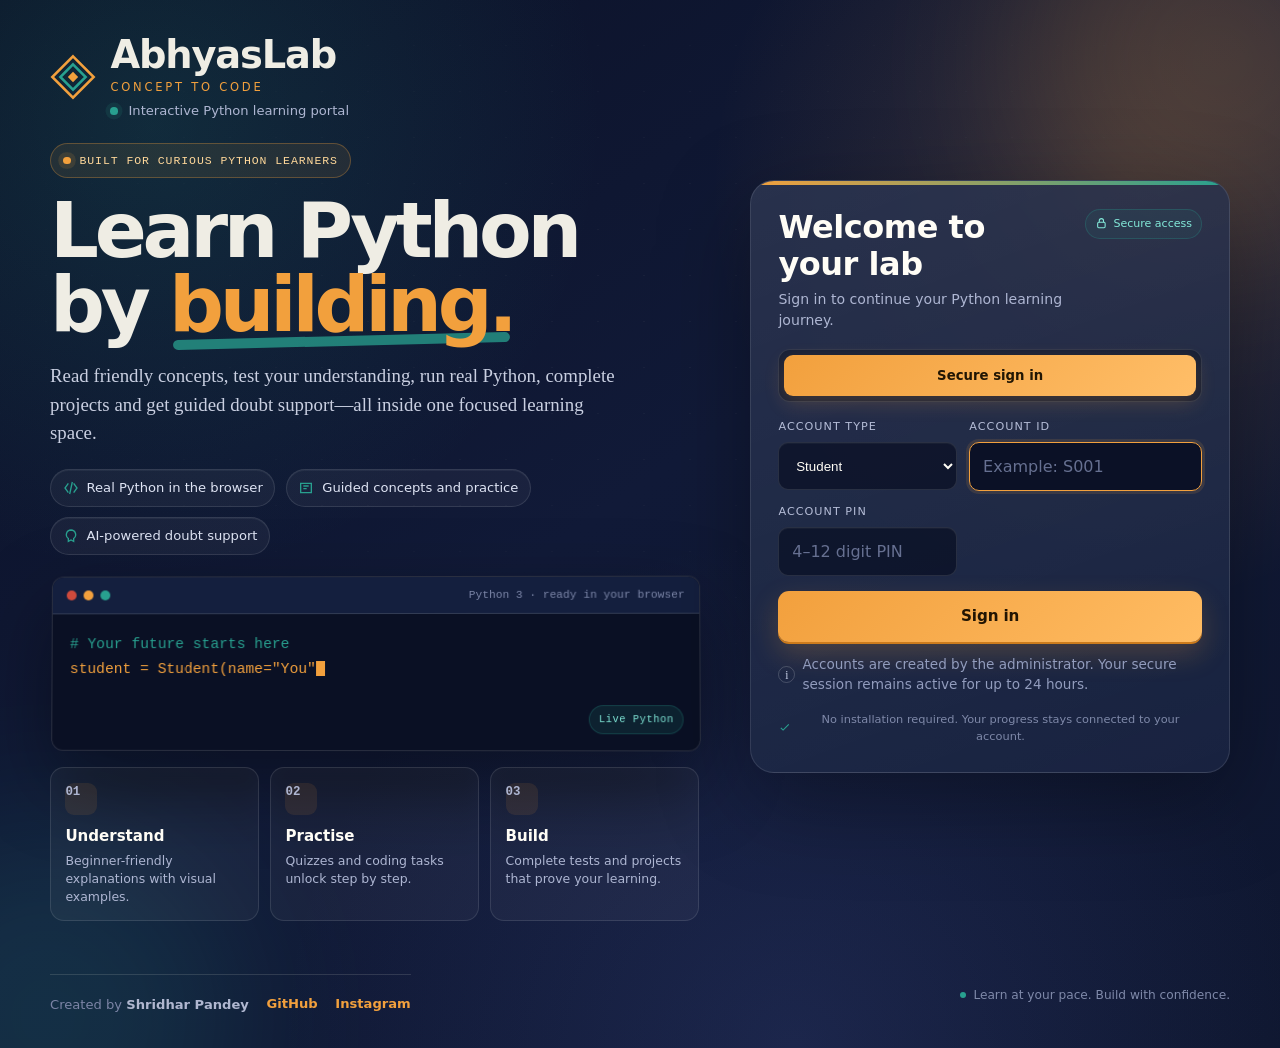
==== commit 702ed09f: "Update index.html" ====
--- a/index.html
+++ b/index.html
@@ -20,8 +20,7 @@
     rel="stylesheet"
   >
   <link rel="stylesheet" href="assets/css/style.css?v=10">
-  <link rel="stylesheet" href="assets/css/landing.css?v=3">
-  <link rel="stylesheet" href="assets/css/frontend-upgrade.css?v=1">
+  <link rel="stylesheet" href="assets/css/landing.css?v=4">
 
 </head>
 
@@ -47,18 +46,14 @@
           </div>
         </header>
 
-        <div class="eyebrow-pill">Your Python career starts with one mission</div>
-        <h2 class="gate__headline">Master Python. Build Real Projects. <span>Change Your Career.</span></h2>
+        <div class="eyebrow-pill">Built for curious Python learners</div>
+        <h2 class="gate__headline">Learn Python by <span>building.</span></h2>
 
         <p class="gate__lede gate__lede--premium">
-          Zero programming experience? Perfect. AbhyasLab takes you from Day 0
-          to confidently building real-world Python, automation, web and AI projects.
+          Read friendly concepts, test your understanding, run real Python,
+          complete projects and get guided doubt support—all inside one focused
+          learning space.
         </p>
-
-        <div class="gate__actions" aria-label="Get started">
-          <button class="btn btn--go btn--mission" type="button" id="startMissionBtn">⚡ Start Day 1 Mission</button>
-          <button class="btn btn--ghost btn--roadmap" type="button" id="viewRoadmapBtn">🎯 View Skill Roadmap</button>
-        </div>
 
         <div class="benefit-row" aria-label="Platform benefits">
           <span class="benefit-chip">
@@ -80,16 +75,15 @@
           <pre class="shell__body"><code id="shellText"></code><span class="caret" id="caret"></span></pre>
         </div>
 
-        <div class="learning-proof" id="roadmapPreview" aria-label="Python skill roadmap">
-          <article class="proof-card"><span class="proof-card__icon">01</span><strong>The Origin</strong><span>Python fundamentals, syntax and confident first programs.</span></article>
-          <article class="proof-card"><span class="proof-card__icon">02</span><strong>The Muscle</strong><span>Logic, loops and data structures that solve problems.</span></article>
-          <article class="proof-card"><span class="proof-card__icon">03</span><strong>The Architecture</strong><span>Functions, modules and object-oriented thinking.</span></article>
-          <article class="proof-card"><span class="proof-card__icon">04</span><strong>The Playground</strong><span>Automation and real projects that prove your skills.</span></article>
+        <div class="learning-proof" aria-label="How AbhyasLab helps students">
+          <article class="proof-card"><span class="proof-card__icon">01</span><strong>Understand</strong><span>Beginner-friendly explanations with visual examples.</span></article>
+          <article class="proof-card"><span class="proof-card__icon">02</span><strong>Practise</strong><span>Quizzes and coding tasks unlock step by step.</span></article>
+          <article class="proof-card"><span class="proof-card__icon">03</span><strong>Build</strong><span>Complete tests and projects that prove your learning.</span></article>
         </div>
       </div>
 
       <div class="gate__auth">
-        <div class="auth-card" id="authCard">
+        <div class="auth-card">
           <div class="auth-card__head">
             <div>
               <h2>Welcome to your lab</h2>
@@ -104,6 +98,7 @@
           <form class="reg authbox" id="regForm" autocomplete="on">
             <div class="authmode" role="tablist" aria-label="Account access">
               <button type="button" class="authmode__btn is-active" data-auth-mode="login">Secure sign in</button>
+              <button type="button" class="authmode__btn" data-auth-mode="register">First-time student</button>
             </div>
 
             <div class="reg__row">
@@ -185,14 +180,6 @@
       </a>
 
       <div class="topbar__right">
-        <div class="topbar__game" id="topbarGame" aria-label="Learning progress">
-          <span class="gamechip gamechip--streak" title="Local learning streak">🔥 <b id="streakCount">1</b><em>day</em></span>
-          <span class="gamechip gamechip--xp" title="XP calculated from your completed work">⭐ <b id="xpCount">0</b><em>XP</em></span>
-          <span class="gamechip gamechip--tier" id="tierChip" title="Current learning tier">🏆 <b id="tierName">Python Explorer</b></span>
-        </div>
-        <button class="topbar__focus" id="focusModeBtn" type="button" aria-pressed="false" title="Hide distractions and focus on the lesson">
-          <span aria-hidden="true">◉</span><em>Focus</em>
-        </button>
         <span class="topbar__status" aria-label="Secure session active"><i aria-hidden="true"></i>Secure session</span>
         <span id="whoTag" class="whotag" hidden>Faculty</span>
         <div class="who"><strong id="whoName">—</strong><span id="whoId">—</span></div>
@@ -242,10 +229,9 @@
   <script src="assets/js/unit1.js?v=8"></script>
   <script src="assets/js/unit2.js?v=9"></script>
   <script src="assets/js/content.js?v=8"></script>
-  <script src="assets/js/api.js?v=21"></script>
+  <script src="assets/js/api.js?v=22"></script>
   <script src="assets/js/role-router.js?v=2"></script>
-  <script src="assets/js/app.js?v=11"></script>
-  <script src="assets/js/frontend-enhancements.js?v=1"></script>
-  <script src="assets/js/supabase-ui.js?v=1"></script>
+  <script src="assets/js/app.js?v=10"></script>
+  <script src="assets/js/supabase-ui.js?v=2"></script>
 </body>
 </html>
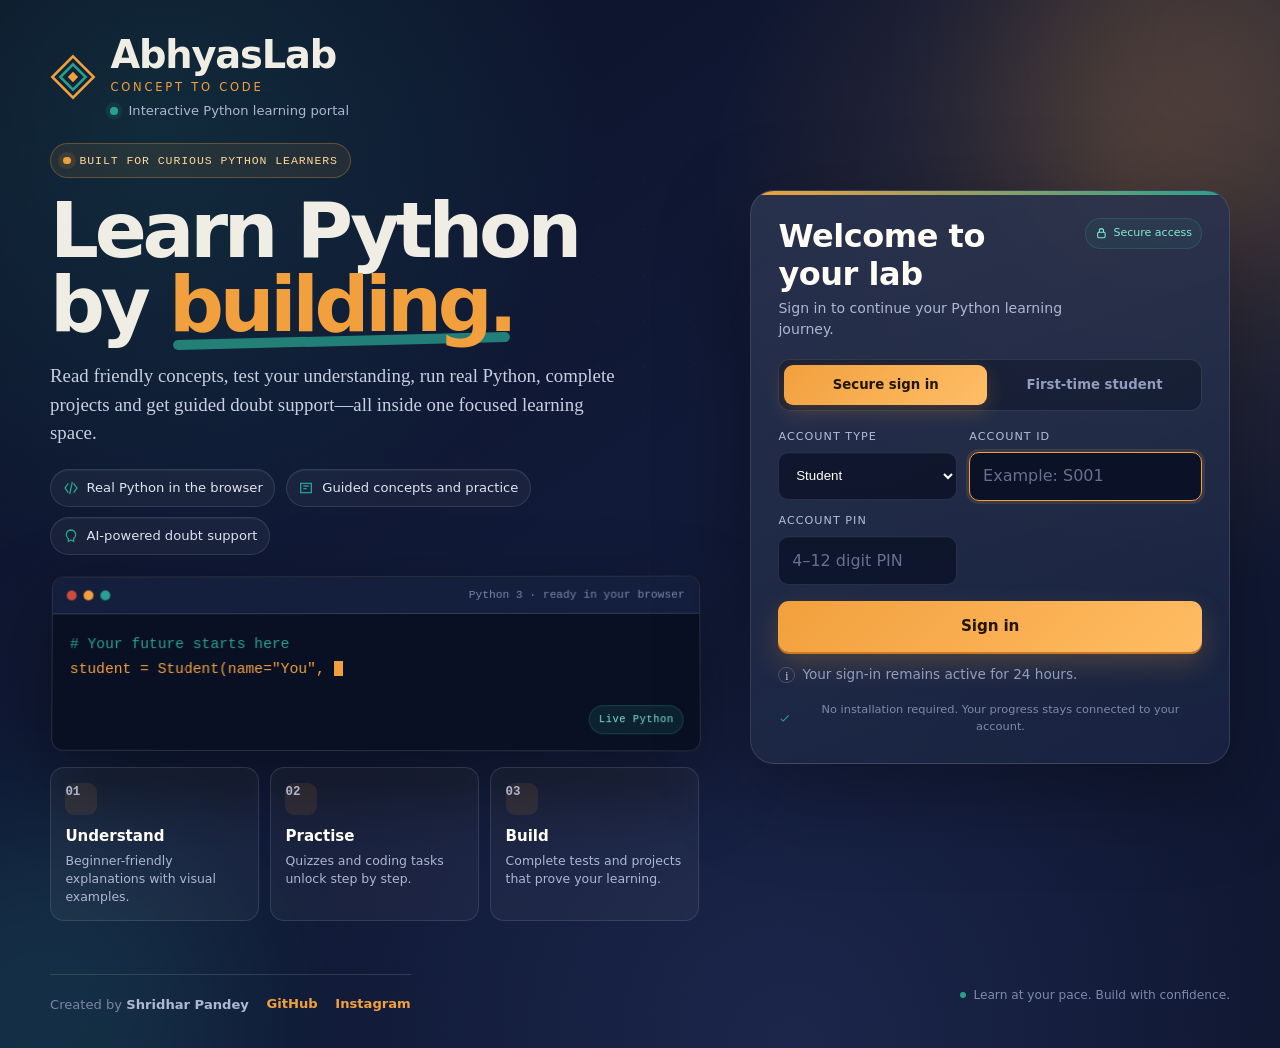
==== commit b0347068: "Update index.html" ====
--- a/index.html
+++ b/index.html
@@ -20,7 +20,7 @@
     rel="stylesheet"
   >
   <link rel="stylesheet" href="assets/css/style.css?v=10">
-  <link rel="stylesheet" href="assets/css/landing.css?v=4">
+  <link rel="stylesheet" href="assets/css/landing.css?v=5">
 
 </head>
 
--- a/assets/css/landing.css
+++ b/assets/css/landing.css
@@ -5,7 +5,22 @@
       --premium-white:#FFFDF6;
       --premium-shadow:0 28px 90px rgba(0,0,0,.34);
     }
-
+/* Make role dropdown text visible */
+.auth-card .field select {
+  color: #ffffff;
+  background-color: #0d1732;
+}
+
+.auth-card .field select option {
+  color: #ffffff;
+  background-color: #0d1732;
+}
+
+/* Highlighted option */
+.auth-card .field select option:checked {
+  color: #ffffff;
+  background-color: #2d4d7a;
+}
     body{overflow-x:hidden}
 
     .gate--premium{
@@ -434,3 +449,14 @@
         transition-duration:.01ms!important;
       }
     }
+
+/* First-time student registration tabs */
+.auth-card .authmode{
+  grid-template-columns:repeat(2,minmax(0,1fr));
+}
+
+@media(max-width:420px){
+  .auth-card .authmode{
+    grid-template-columns:1fr;
+  }
+}
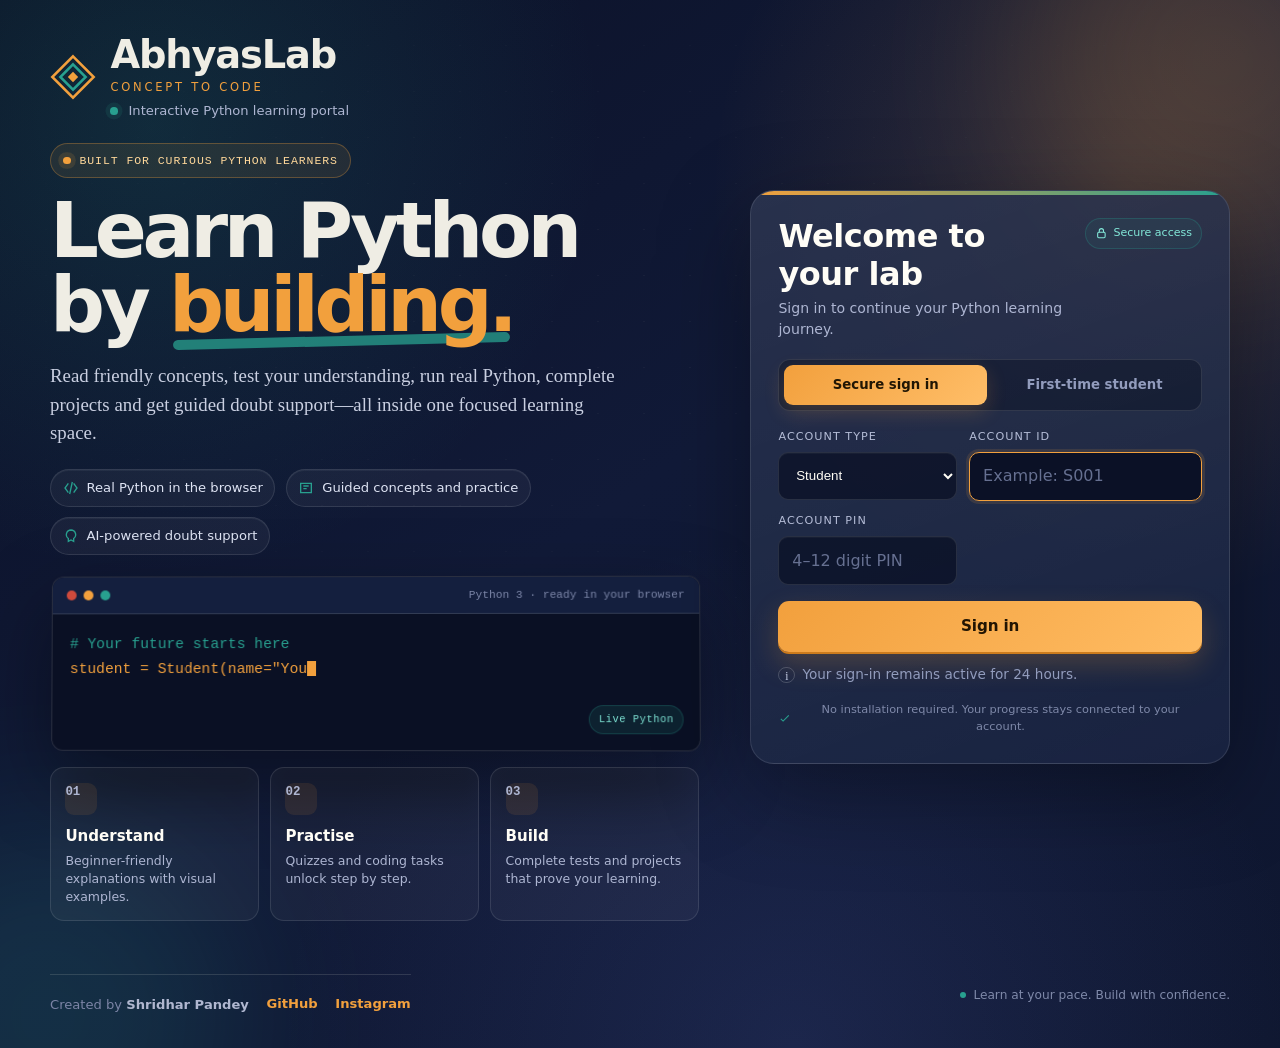
==== commit 733ac879: "Update index.html" ====
--- a/index.html
+++ b/index.html
@@ -21,6 +21,8 @@
   >
   <link rel="stylesheet" href="assets/css/style.css?v=10">
   <link rel="stylesheet" href="assets/css/landing.css?v=5">
+  <link rel="stylesheet" href="assets/css/student-experience.css?v=1">
+  <link rel="stylesheet" href="assets/css/student-experience.css?v=1">
 
 </head>
 
@@ -225,13 +227,15 @@
   <div class="toast" id="toast" role="status" aria-live="polite" hidden></div>
 
   <script src="js/supabase-config.js?v=20"></script>
-  <script src="assets/js/config.js?v=20"></script>
+  <script src="assets/js/config.js?v=21"></script>
   <script src="assets/js/unit1.js?v=8"></script>
   <script src="assets/js/unit2.js?v=9"></script>
   <script src="assets/js/content.js?v=8"></script>
   <script src="assets/js/api.js?v=22"></script>
   <script src="assets/js/role-router.js?v=2"></script>
+  <script src="assets/js/theme-manager.js?v=1"></script>
   <script src="assets/js/app.js?v=10"></script>
   <script src="assets/js/supabase-ui.js?v=2"></script>
+  <script src="assets/js/student-dashboard-clean.js?v=1"></script>
 </body>
 </html>
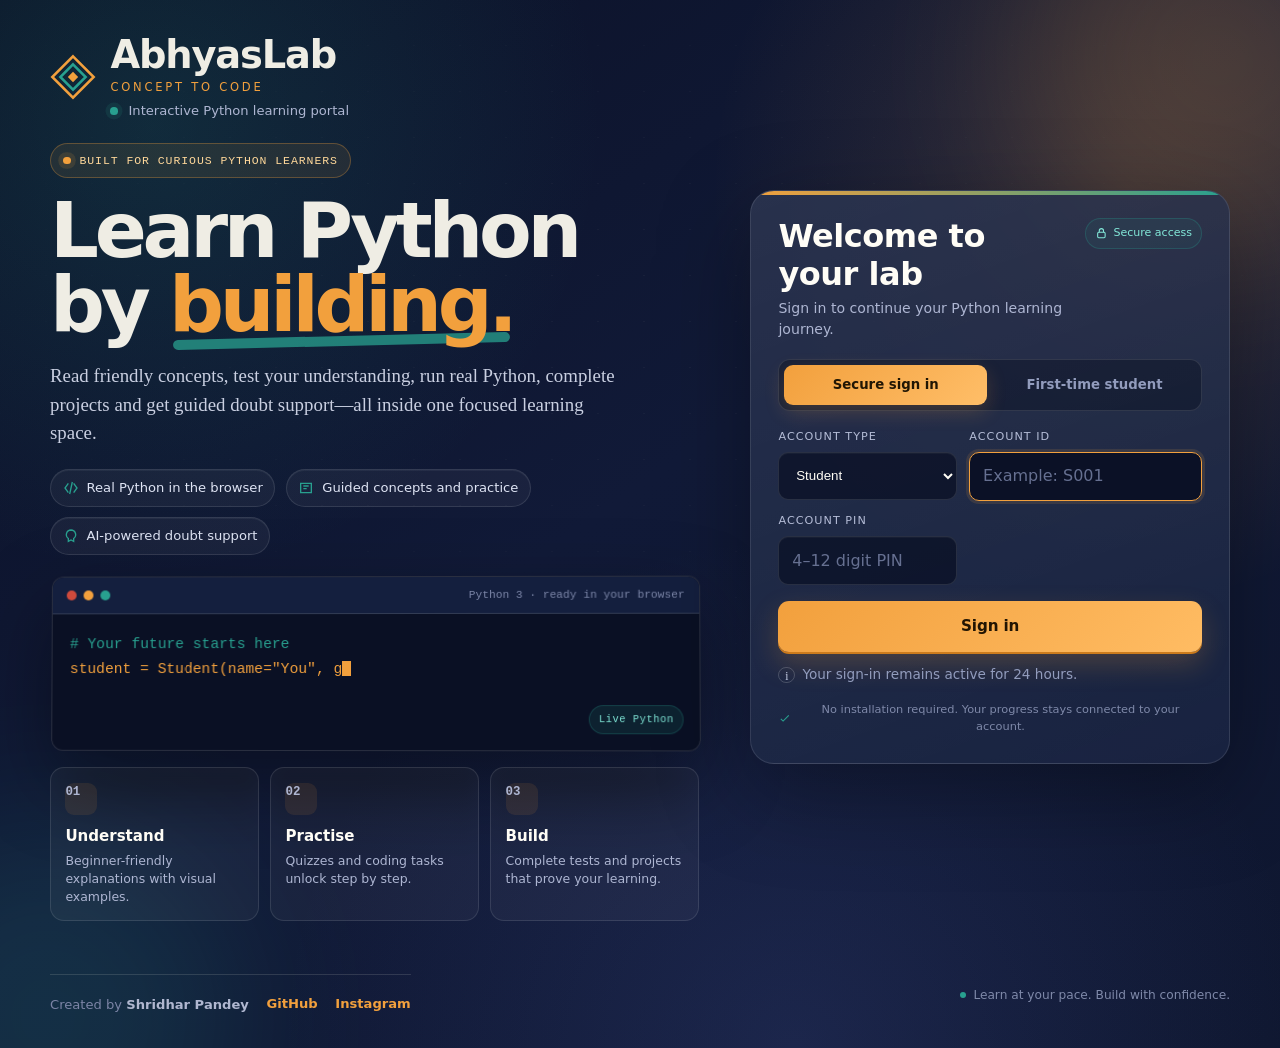
==== commit 34f47c94: "Update index.html" ====
--- a/index.html
+++ b/index.html
@@ -5,6 +5,19 @@
   <meta name="viewport" content="width=device-width, initial-scale=1">
   <meta name="theme-color" content="#0F1730">
   <meta name="color-scheme" content="dark">
+  <script>
+    (() => {
+      try {
+        const saved = localStorage.getItem("abhyaslab.global-theme") || "dark-galaxy";
+        document.documentElement.dataset.abhyasTheme = saved;
+        document.documentElement.style.colorScheme =
+          saved === "classic-white" ? "light" : "dark";
+      } catch {
+        document.documentElement.dataset.abhyasTheme = "dark-galaxy";
+        document.documentElement.style.colorScheme = "dark";
+      }
+    })();
+  </script>
   <meta
     name="description"
     content="AbhyasLab is an interactive Python learning portal where students read concepts, solve quizzes, run real Python in the browser, submit projects and ask AI-powered doubts."
@@ -20,9 +33,8 @@
     rel="stylesheet"
   >
   <link rel="stylesheet" href="assets/css/style.css?v=10">
-  <link rel="stylesheet" href="assets/css/landing.css?v=5">
-  <link rel="stylesheet" href="assets/css/student-experience.css?v=1">
-  <link rel="stylesheet" href="assets/css/student-experience.css?v=1">
+  <link rel="stylesheet" href="assets/css/landing.css?v=4">
+  <link rel="stylesheet" href="assets/css/global-experience.css?v=1">
 
 </head>
 
@@ -227,15 +239,15 @@
   <div class="toast" id="toast" role="status" aria-live="polite" hidden></div>
 
   <script src="js/supabase-config.js?v=20"></script>
-  <script src="assets/js/config.js?v=21"></script>
+  <script src="assets/js/config.js?v=22"></script>
   <script src="assets/js/unit1.js?v=8"></script>
   <script src="assets/js/unit2.js?v=9"></script>
   <script src="assets/js/content.js?v=8"></script>
   <script src="assets/js/api.js?v=22"></script>
   <script src="assets/js/role-router.js?v=2"></script>
-  <script src="assets/js/theme-manager.js?v=1"></script>
   <script src="assets/js/app.js?v=10"></script>
-  <script src="assets/js/supabase-ui.js?v=2"></script>
-  <script src="assets/js/student-dashboard-clean.js?v=1"></script>
+  <script src="assets/js/supabase-ui.js?v=3"></script>
+  <script src="assets/js/student-dashboard-clean.js?v=2"></script>
+  <script src="assets/js/global-experience.js?v=1"></script>
 </body>
 </html>
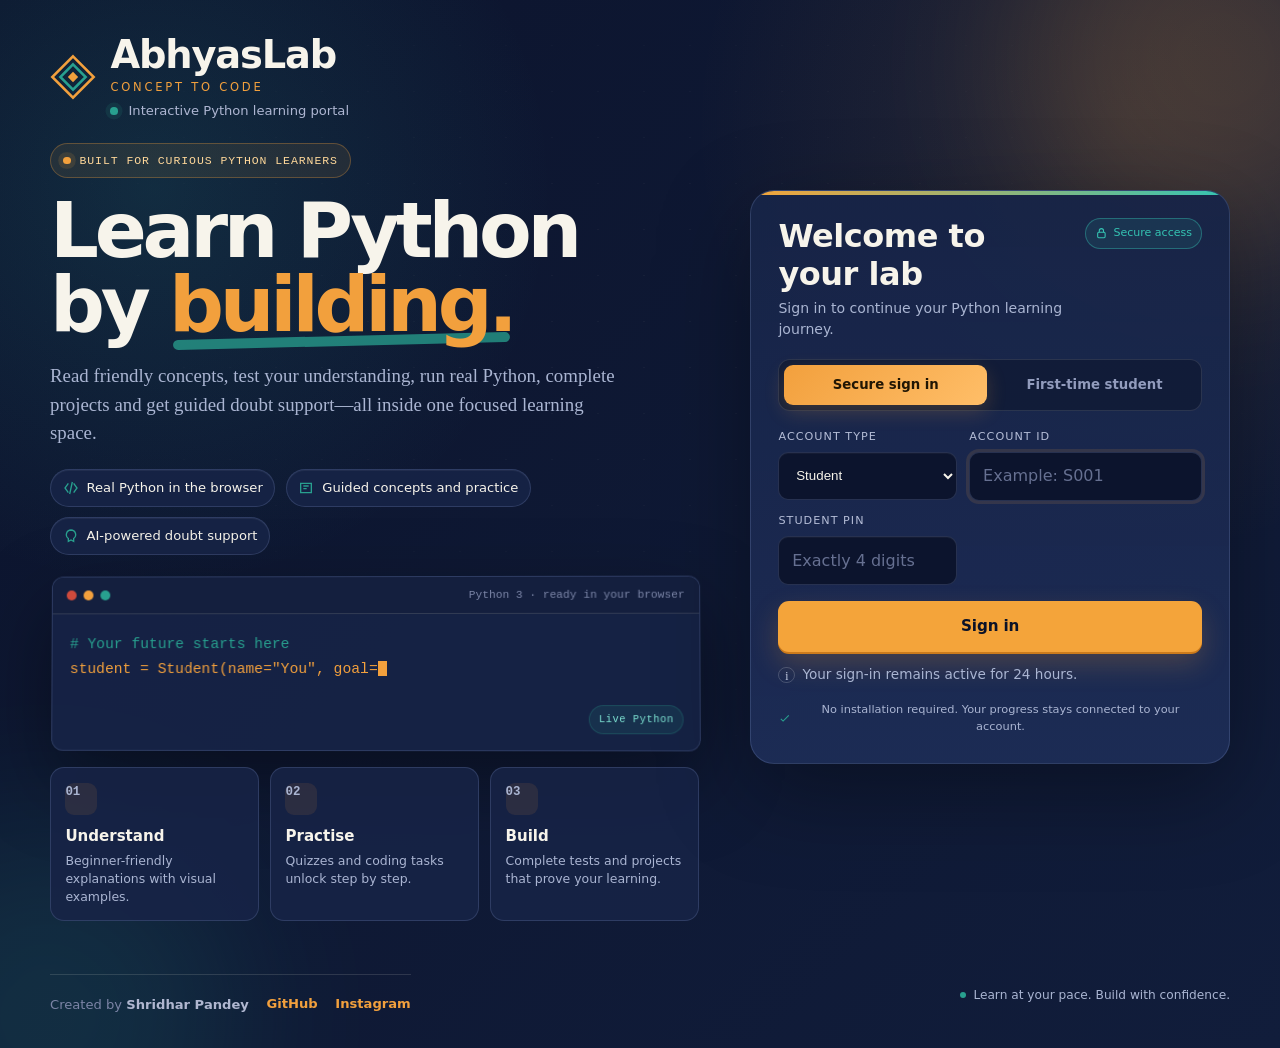
==== commit 5f4ca5ef: "Update index.html" ====
--- a/index.html
+++ b/index.html
@@ -34,7 +34,7 @@
   >
   <link rel="stylesheet" href="assets/css/style.css?v=10">
   <link rel="stylesheet" href="assets/css/landing.css?v=4">
-  <link rel="stylesheet" href="assets/css/global-experience.css?v=1">
+  <link rel="stylesheet" href="assets/css/global-experience.css?v=2">
 
 </head>
 
@@ -247,7 +247,7 @@
   <script src="assets/js/role-router.js?v=2"></script>
   <script src="assets/js/app.js?v=10"></script>
   <script src="assets/js/supabase-ui.js?v=3"></script>
-  <script src="assets/js/student-dashboard-clean.js?v=2"></script>
-  <script src="assets/js/global-experience.js?v=1"></script>
+  <script src="assets/js/student-dashboard-clean.js?v=3"></script>
+  <script src="assets/js/global-experience.js?v=2"></script>
 </body>
 </html>
--- a/assets/css/global-experience.css
+++ b/assets/css/global-experience.css
@@ -0,0 +1,619 @@
+/* ==========================================================================
+   AbhyasLab — global themes and AI controls
+   Applies to login, student, faculty, TA and Administrator pages.
+   ========================================================================== */
+
+html[data-abhyas-theme="dark-galaxy"] {
+  --global-bg:#0c142d;
+  --global-bg-soft:#111d3b;
+  --global-panel:#172447;
+  --global-panel-2:#1d2d57;
+  --global-border:rgba(160,180,235,.18);
+  --global-text:#f7f4eb;
+  --global-muted:#aab5d2;
+  --global-accent:#f4a43a;
+  --global-accent-2:#35c4b3;
+  --global-danger:#ff7078;
+  --global-paper:#fffdf6;
+  --global-paper-text:#172033;
+}
+
+html[data-abhyas-theme="ocean-blue"] {
+  --global-bg:#071b2c;
+  --global-bg-soft:#0b2941;
+  --global-panel:#103654;
+  --global-panel-2:#154663;
+  --global-border:rgba(137,219,244,.22);
+  --global-text:#e7f8ff;
+  --global-muted:#a5c8d8;
+  --global-accent:#1bb9df;
+  --global-accent-2:#62d6cf;
+  --global-danger:#ff7b89;
+  --global-paper:#f5fcff;
+  --global-paper-text:#122d3b;
+}
+
+html[data-abhyas-theme="forest-green"] {
+  --global-bg:#09251d;
+  --global-bg-soft:#0f3328;
+  --global-panel:#174535;
+  --global-panel-2:#1e5742;
+  --global-border:rgba(151,231,190,.20);
+  --global-text:#effff7;
+  --global-muted:#acd1bd;
+  --global-accent:#52d58c;
+  --global-accent-2:#f3bc52;
+  --global-danger:#ff7e7e;
+  --global-paper:#f7fff9;
+  --global-paper-text:#163527;
+}
+
+html[data-abhyas-theme="sunset-warm"] {
+  --global-bg:#28150f;
+  --global-bg-soft:#382018;
+  --global-panel:#553023;
+  --global-panel-2:#673a29;
+  --global-border:rgba(255,205,151,.20);
+  --global-text:#fff2d1;
+  --global-muted:#d9bca6;
+  --global-accent:#ffad33;
+  --global-accent-2:#ff6f75;
+  --global-danger:#ff7d86;
+  --global-paper:#fff9ed;
+  --global-paper-text:#3b251c;
+}
+
+html[data-abhyas-theme="classic-white"] {
+  --global-bg:#eef3f9;
+  --global-bg-soft:#e4ebf4;
+  --global-panel:#ffffff;
+  --global-panel-2:#f7f9fd;
+  --global-border:rgba(30,54,93,.14);
+  --global-text:#172033;
+  --global-muted:#62708d;
+  --global-accent:#2457d6;
+  --global-accent-2:#0f9e99;
+  --global-danger:#c83d52;
+  --global-paper:#ffffff;
+  --global-paper-text:#172033;
+}
+
+/* ------------------------------ login page ------------------------------- */
+
+html[data-abhyas-theme] body,
+html[data-abhyas-theme] .gate--premium {
+  color:var(--global-text);
+  background:
+    radial-gradient(circle at 12% 18%,color-mix(in srgb,var(--global-accent-2) 13%,transparent),transparent 25rem),
+    radial-gradient(circle at 88% 12%,color-mix(in srgb,var(--global-accent) 12%,transparent),transparent 27rem),
+    linear-gradient(135deg,var(--global-bg),var(--global-bg-soft));
+}
+
+html[data-abhyas-theme] .gate__headline,
+html[data-abhyas-theme] .wordmark,
+html[data-abhyas-theme] .auth-card__head h2,
+html[data-abhyas-theme] .proof-card strong {
+  color:var(--global-text);
+}
+
+html[data-abhyas-theme] .gate__lede,
+html[data-abhyas-theme] .auth-card__head p,
+html[data-abhyas-theme] .reg__note--premium,
+html[data-abhyas-theme] .auth-card__trust,
+html[data-abhyas-theme] .proof-card span,
+html[data-abhyas-theme] .gate__footer {
+  color:var(--global-muted);
+}
+
+html[data-abhyas-theme] .auth-card {
+  border-color:var(--global-border);
+  background:
+    linear-gradient(180deg,
+      color-mix(in srgb,var(--global-panel) 95%,transparent),
+      color-mix(in srgb,var(--global-panel-2) 92%,transparent));
+}
+
+html[data-abhyas-theme] .auth-card::before {
+  background:linear-gradient(90deg,var(--global-accent),var(--global-accent-2));
+}
+
+html[data-abhyas-theme] .benefit-chip,
+html[data-abhyas-theme] .proof-card,
+html[data-abhyas-theme] .shell--premium {
+  border-color:var(--global-border);
+  background:color-mix(in srgb,var(--global-panel) 88%,transparent);
+  color:var(--global-text);
+}
+
+html[data-abhyas-theme] .auth-card .field input,
+html[data-abhyas-theme] .auth-card .field select {
+  border-color:var(--global-border);
+  background:var(--global-bg);
+  color:var(--global-text);
+}
+
+html[data-abhyas-theme] .auth-card .field select option {
+  background:var(--global-panel);
+  color:var(--global-text);
+}
+
+html[data-abhyas-theme] .btn--go {
+  background:var(--global-accent);
+  color:
+    color-mix(in srgb,var(--global-bg) 88%,#000 12%);
+}
+
+html[data-abhyas-theme="classic-white"] .btn--go {
+  color:#fff;
+}
+
+html[data-abhyas-theme] .secure-badge {
+  border-color:color-mix(in srgb,var(--global-accent-2) 40%,transparent);
+  background:color-mix(in srgb,var(--global-accent-2) 10%,transparent);
+  color:var(--global-accent-2);
+}
+
+/* --------------------------- student application ------------------------- */
+
+html[data-abhyas-theme] .app {
+  --indigo-900:var(--global-bg);
+  --indigo-800:var(--global-panel);
+  --indigo-700:var(--global-panel-2);
+  --indigo-line:var(--global-border);
+  --chalk:var(--global-text);
+  --chalk-dim:var(--global-muted);
+  --marigold:var(--global-accent);
+  --peacock:var(--global-accent-2);
+  --madder:var(--global-danger);
+  background:
+    radial-gradient(circle at 85% 0%,color-mix(in srgb,var(--global-accent-2) 10%,transparent),transparent 31rem),
+    var(--global-bg);
+  color:var(--global-text);
+}
+
+html[data-abhyas-theme] .topbar,
+html[data-abhyas-theme] .rail {
+  border-color:var(--global-border);
+  background:color-mix(in srgb,var(--global-panel) 95%,transparent);
+}
+
+html[data-abhyas-theme] .paper {
+  background:var(--global-paper);
+  color:var(--global-paper-text);
+}
+
+/* ---------------------- Administrator / faculty pages -------------------- */
+
+html[data-abhyas-theme] {
+  --dash-bg:var(--global-bg);
+  --dash-panel:var(--global-panel);
+  --dash-panel-2:var(--global-panel-2);
+  --dash-border:var(--global-border);
+  --dash-text:var(--global-text);
+  --dash-muted:var(--global-muted);
+  --dash-orange:var(--global-accent);
+  --dash-teal:var(--global-accent-2);
+  --dash-danger:var(--global-danger);
+}
+
+html[data-abhyas-theme] body:has(.dash-shell) {
+  color:var(--global-text);
+  background:
+    radial-gradient(circle at 82% 0%,color-mix(in srgb,var(--global-accent-2) 10%,transparent),transparent 31rem),
+    radial-gradient(circle at 0% 100%,color-mix(in srgb,var(--global-accent) 9%,transparent),transparent 34rem),
+    var(--global-bg);
+}
+
+html[data-abhyas-theme] .dash-sidebar,
+html[data-abhyas-theme] .dash-topbar,
+html[data-abhyas-theme] .metric-card,
+html[data-abhyas-theme] .dash-card {
+  border-color:var(--global-border);
+  background:color-mix(in srgb,var(--global-panel) 96%,transparent);
+  color:var(--global-text);
+}
+
+html[data-abhyas-theme] .quick-action,
+html[data-abhyas-theme] .form-field input,
+html[data-abhyas-theme] .form-field select {
+  border-color:var(--global-border);
+  background:var(--global-bg-soft);
+  color:var(--global-text);
+}
+
+html[data-abhyas-theme] .form-field select option {
+  background:var(--global-panel);
+  color:var(--global-text);
+}
+
+/* --------------------------- global top controls ------------------------- */
+
+.global-toolbar {
+  display:flex;
+  align-items:center;
+  gap:.5rem;
+  z-index:95;
+}
+
+.global-toolbar--login {
+  position:fixed;
+  top:1rem;
+  right:1rem;
+}
+
+.global-toolbar--embedded,
+.global-toolbar--dashboard {
+  flex:none;
+}
+
+.global-tool-button {
+  min-height:38px;
+  display:inline-flex;
+  align-items:center;
+  gap:.45rem;
+  padding:.48rem .7rem;
+  border:1px solid var(--global-border);
+  border-radius:11px;
+  background:color-mix(in srgb,var(--global-panel) 94%,transparent);
+  color:var(--global-text);
+  cursor:pointer;
+  font:700 .75rem/1 "Bricolage Grotesque",system-ui,sans-serif;
+  box-shadow:0 10px 26px rgba(0,0,0,.12);
+}
+
+.global-tool-button:hover {
+  border-color:var(--global-accent);
+  transform:translateY(-1px);
+}
+
+.global-tool-button > span:first-child {
+  width:24px;
+  height:24px;
+  display:grid;
+  place-items:center;
+  border-radius:8px;
+  background:linear-gradient(135deg,var(--global-accent),var(--global-accent-2));
+  color:#0d1720;
+  font-size:.68rem;
+  font-weight:900;
+}
+
+.global-tool-button--ai > span:first-child {
+  border-radius:50%;
+}
+
+/* ------------------------------ theme modal ------------------------------ */
+
+.global-theme-dialog[hidden],
+.global-ai-panel[hidden] {
+  display:none !important;
+}
+
+.global-theme-dialog {
+  position:fixed;
+  inset:0;
+  z-index:130;
+  display:grid;
+  place-items:center;
+  padding:1rem;
+}
+
+.global-modal-backdrop {
+  position:absolute;
+  inset:0;
+  background:rgba(2,7,20,.70);
+  backdrop-filter:blur(8px);
+}
+
+.global-theme-panel {
+  position:relative;
+  width:min(570px,100%);
+  max-height:min(760px,calc(100vh - 2rem));
+  overflow:auto;
+  padding:1.1rem;
+  border:1px solid var(--global-border);
+  border-radius:22px;
+  background:var(--global-panel);
+  color:var(--global-text);
+  box-shadow:0 40px 110px rgba(0,0,0,.48);
+}
+
+.global-modal-head {
+  display:flex;
+  justify-content:space-between;
+  gap:1rem;
+  padding:.3rem .3rem 1rem;
+  border-bottom:1px solid var(--global-border);
+}
+
+.global-modal-head span {
+  color:var(--global-accent);
+  font-size:.66rem;
+  font-weight:800;
+  letter-spacing:.14em;
+  text-transform:uppercase;
+}
+
+.global-modal-head h2 {
+  margin:.25rem 0;
+  font-size:1.5rem;
+}
+
+.global-modal-head p {
+  margin:0;
+  color:var(--global-muted);
+  font-size:.82rem;
+}
+
+.global-modal-head button {
+  width:39px;
+  height:39px;
+  flex:none;
+  border:1px solid var(--global-border);
+  border-radius:11px;
+  background:transparent;
+  color:inherit;
+  cursor:pointer;
+  font-size:1.4rem;
+}
+
+.global-theme-options {
+  display:grid;
+  gap:.7rem;
+  margin-top:1rem;
+}
+
+.global-theme-option {
+  width:100%;
+  display:grid;
+  grid-template-columns:auto minmax(0,1fr) auto;
+  align-items:center;
+  gap:.9rem;
+  padding:.9rem;
+  border:1px solid var(--global-border);
+  border-radius:15px;
+  background:var(--global-bg-soft);
+  color:var(--global-text);
+  text-align:left;
+  cursor:pointer;
+}
+
+.global-theme-option:hover,
+.global-theme-option.is-selected {
+  border-color:var(--global-accent);
+}
+
+.global-theme-option.is-selected {
+  box-shadow:0 0 0 3px color-mix(in srgb,var(--global-accent) 12%,transparent);
+}
+
+.global-theme-swatches {
+  display:flex;
+  gap:.25rem;
+}
+
+.global-theme-swatches i {
+  width:18px;
+  height:18px;
+  border:1px solid rgba(255,255,255,.48);
+  border-radius:50%;
+  background:var(--swatch);
+}
+
+.global-theme-option strong,
+.global-theme-option small {
+  display:block;
+}
+
+.global-theme-option small {
+  margin-top:.2rem;
+  color:var(--global-muted);
+}
+
+.global-theme-option b {
+  color:var(--global-accent);
+  opacity:0;
+}
+
+.global-theme-option.is-selected b {
+  opacity:1;
+}
+
+/* ---------------------------- global AI panel ---------------------------- */
+
+.global-ai-panel {
+  position:fixed;
+  right:1rem;
+  bottom:1rem;
+  z-index:125;
+  width:min(430px,calc(100vw - 2rem));
+  max-height:min(720px,calc(100vh - 2rem));
+  display:grid;
+  grid-template-rows:auto minmax(170px,1fr) auto auto;
+  overflow:hidden;
+  border:1px solid var(--global-border);
+  border-radius:20px;
+  background:var(--global-panel);
+  color:var(--global-text);
+  box-shadow:0 32px 95px rgba(0,0,0,.48);
+}
+
+.global-ai-head {
+  display:flex;
+  align-items:center;
+  justify-content:space-between;
+  gap:1rem;
+  padding:1rem;
+  border-bottom:1px solid var(--global-border);
+  background:
+    linear-gradient(135deg,
+      color-mix(in srgb,var(--global-accent-2) 14%,var(--global-panel)),
+      var(--global-panel));
+}
+
+.global-ai-head strong,
+.global-ai-head span {
+  display:block;
+}
+
+.global-ai-head span {
+  margin-top:.18rem;
+  color:var(--global-muted);
+  font-size:.74rem;
+}
+
+.global-ai-head button {
+  width:36px;
+  height:36px;
+  border:1px solid var(--global-border);
+  border-radius:10px;
+  background:transparent;
+  color:inherit;
+  cursor:pointer;
+  font-size:1.3rem;
+}
+
+.global-ai-log {
+  overflow:auto;
+  display:flex;
+  flex-direction:column;
+  gap:.75rem;
+  padding:1rem;
+  background:color-mix(in srgb,var(--global-bg) 55%,var(--global-panel) 45%);
+}
+
+.global-ai-bubble {
+  max-width:88%;
+  padding:.8rem .9rem;
+  border-radius:15px;
+  white-space:pre-wrap;
+  line-height:1.5;
+  font-size:.9rem;
+}
+
+.global-ai-bubble--assistant {
+  align-self:flex-start;
+  border:1px solid var(--global-border);
+  border-bottom-left-radius:5px;
+  background:var(--global-panel-2);
+}
+
+.global-ai-bubble--user {
+  align-self:flex-end;
+  border-bottom-right-radius:5px;
+  background:var(--global-accent);
+  color:#111923;
+}
+
+.global-ai-bubble.is-waiting {
+  color:var(--global-muted);
+}
+
+.global-ai-form {
+  display:grid;
+  grid-template-columns:minmax(0,1fr) auto;
+  gap:.65rem;
+  padding:.8rem;
+  border-top:1px solid var(--global-border);
+  background:var(--global-panel);
+}
+
+.global-ai-form textarea {
+  min-height:48px;
+  max-height:130px;
+  resize:vertical;
+  padding:.75rem;
+  border:1px solid var(--global-border);
+  border-radius:12px;
+  outline:none;
+  background:var(--global-bg);
+  color:var(--global-text);
+  font:inherit;
+}
+
+.global-ai-form textarea:focus {
+  border-color:var(--global-accent);
+  box-shadow:0 0 0 3px color-mix(in srgb,var(--global-accent) 12%,transparent);
+}
+
+.global-ai-form button {
+  align-self:end;
+  min-height:48px;
+  padding:0 1rem;
+  border:0;
+  border-radius:12px;
+  background:var(--global-accent);
+  color:#111923;
+  cursor:pointer;
+  font-weight:800;
+}
+
+.global-ai-note {
+  margin:0;
+  padding:.6rem .9rem .85rem;
+  color:var(--global-muted);
+  font-size:.72rem;
+}
+
+/* Classic White needs explicit readable form/button colors. */
+html[data-abhyas-theme="classic-white"] .global-tool-button,
+html[data-abhyas-theme="classic-white"] .global-theme-option,
+html[data-abhyas-theme="classic-white"] .global-theme-panel,
+html[data-abhyas-theme="classic-white"] .global-ai-panel {
+  color:var(--global-text);
+}
+
+@media(max-width:900px) {
+  .global-toolbar--login {
+    top:.65rem;
+    right:.65rem;
+  }
+
+  .global-toolbar--dashboard .global-tool-button > span:last-child,
+  .global-toolbar--embedded .global-tool-button > span:last-child {
+    display:none;
+  }
+
+  .global-toolbar--dashboard .global-tool-button,
+  .global-toolbar--embedded .global-tool-button {
+    width:38px;
+    padding:0;
+    justify-content:center;
+  }
+}
+
+@media(max-width:620px) {
+  .global-toolbar--login {
+    position:absolute;
+  }
+
+  .global-tool-button > span:last-child {
+    display:none;
+  }
+
+  .global-tool-button {
+    width:40px;
+    padding:0;
+    justify-content:center;
+  }
+
+  .global-theme-panel {
+    padding:.8rem;
+    border-radius:18px;
+  }
+
+  .global-theme-option {
+    grid-template-columns:1fr auto;
+  }
+
+  .global-theme-swatches {
+    grid-column:1/-1;
+  }
+
+  .global-ai-panel {
+    right:.5rem;
+    bottom:.5rem;
+    width:calc(100vw - 1rem);
+    max-height:calc(100vh - 1rem);
+  }
+}
